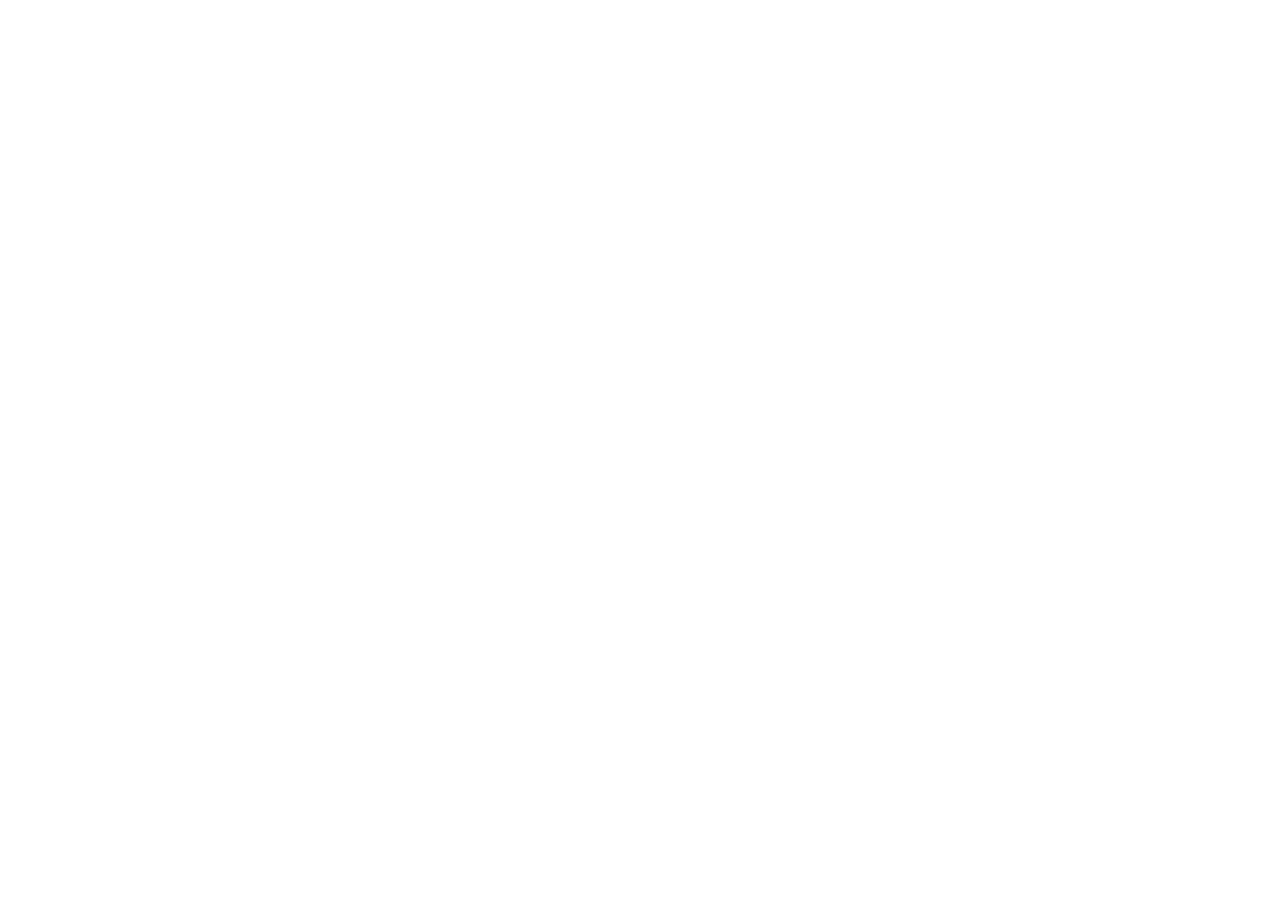
==== index.html @ 6f64cf43 "first commit" ====
<!DOCTYPE html>
<html lang="en">

<head>
   <meta charset="UTF-8">
   <meta name="viewport" content="width=device-width, initial-scale=1.0">
   <title>Document</title>
   <link rel="stylesheet" href="./src/output.css">
</head>

<body>



  


</body>

</html>
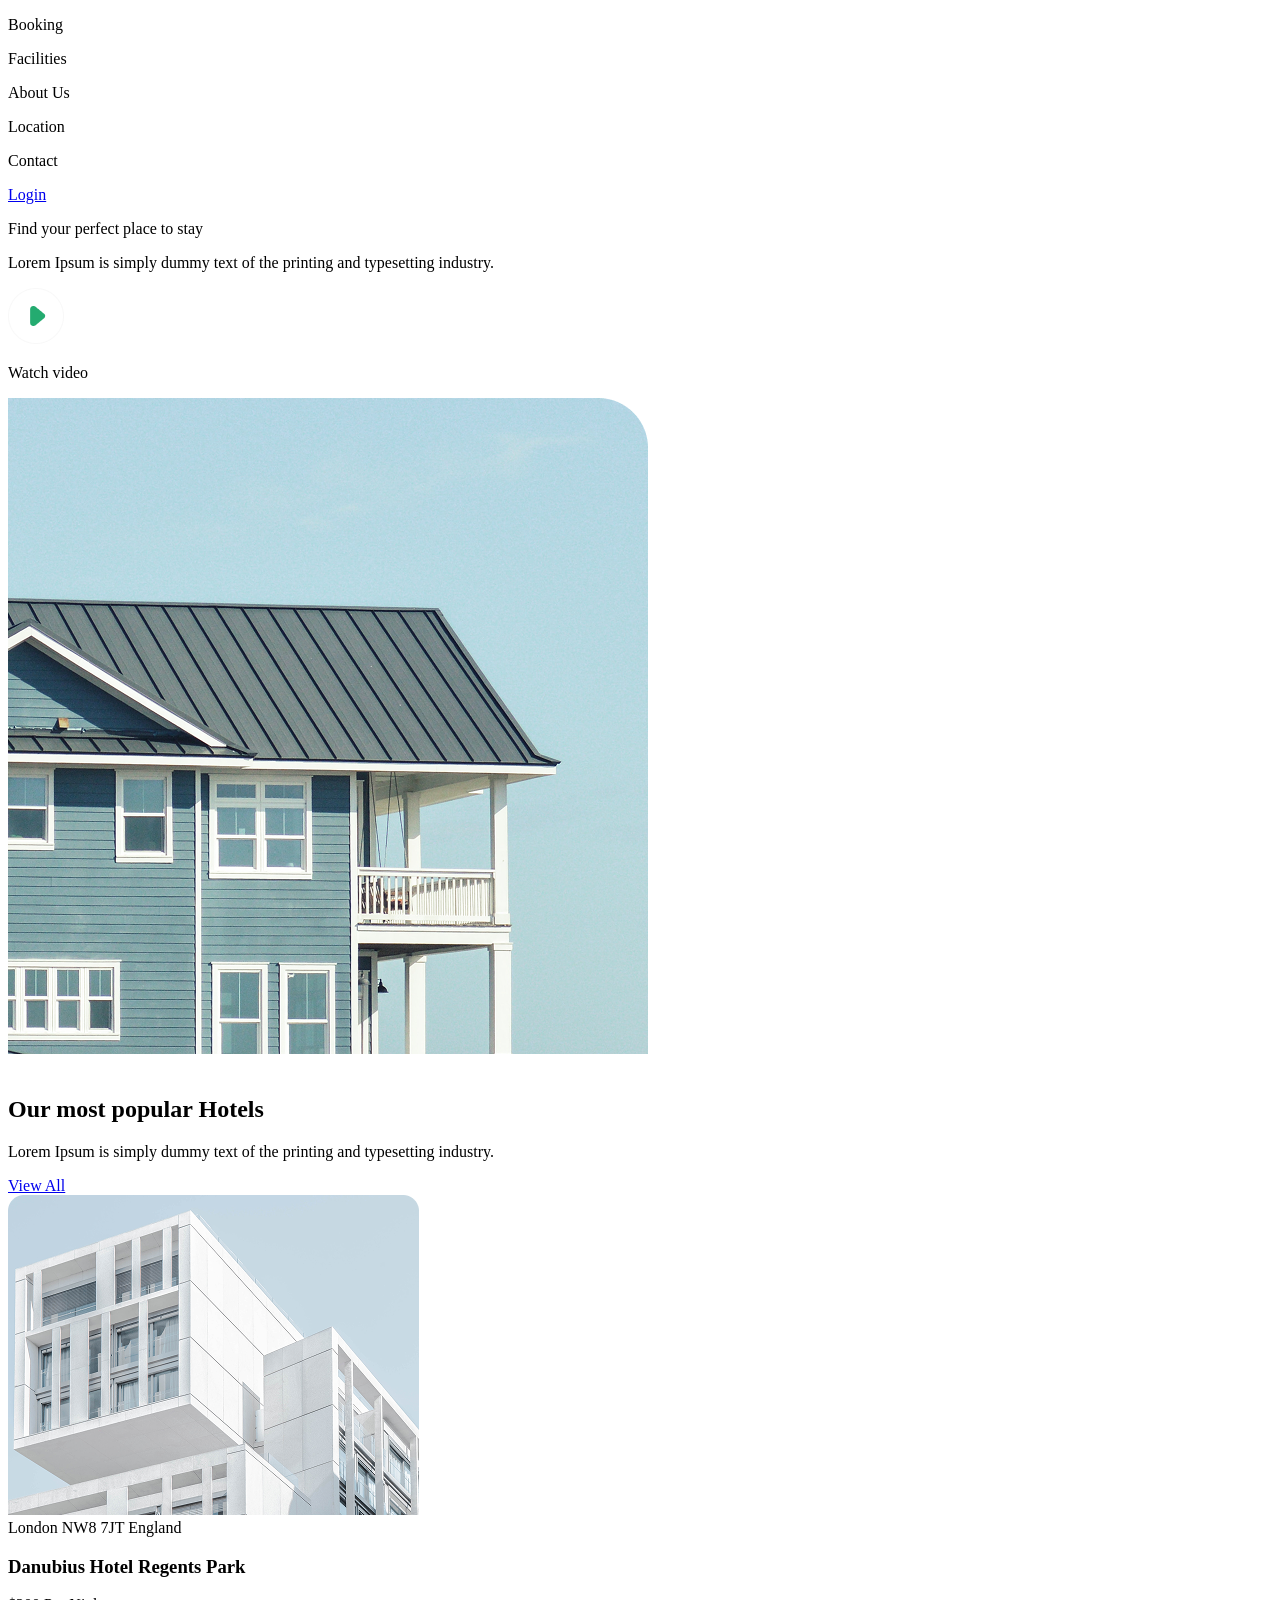
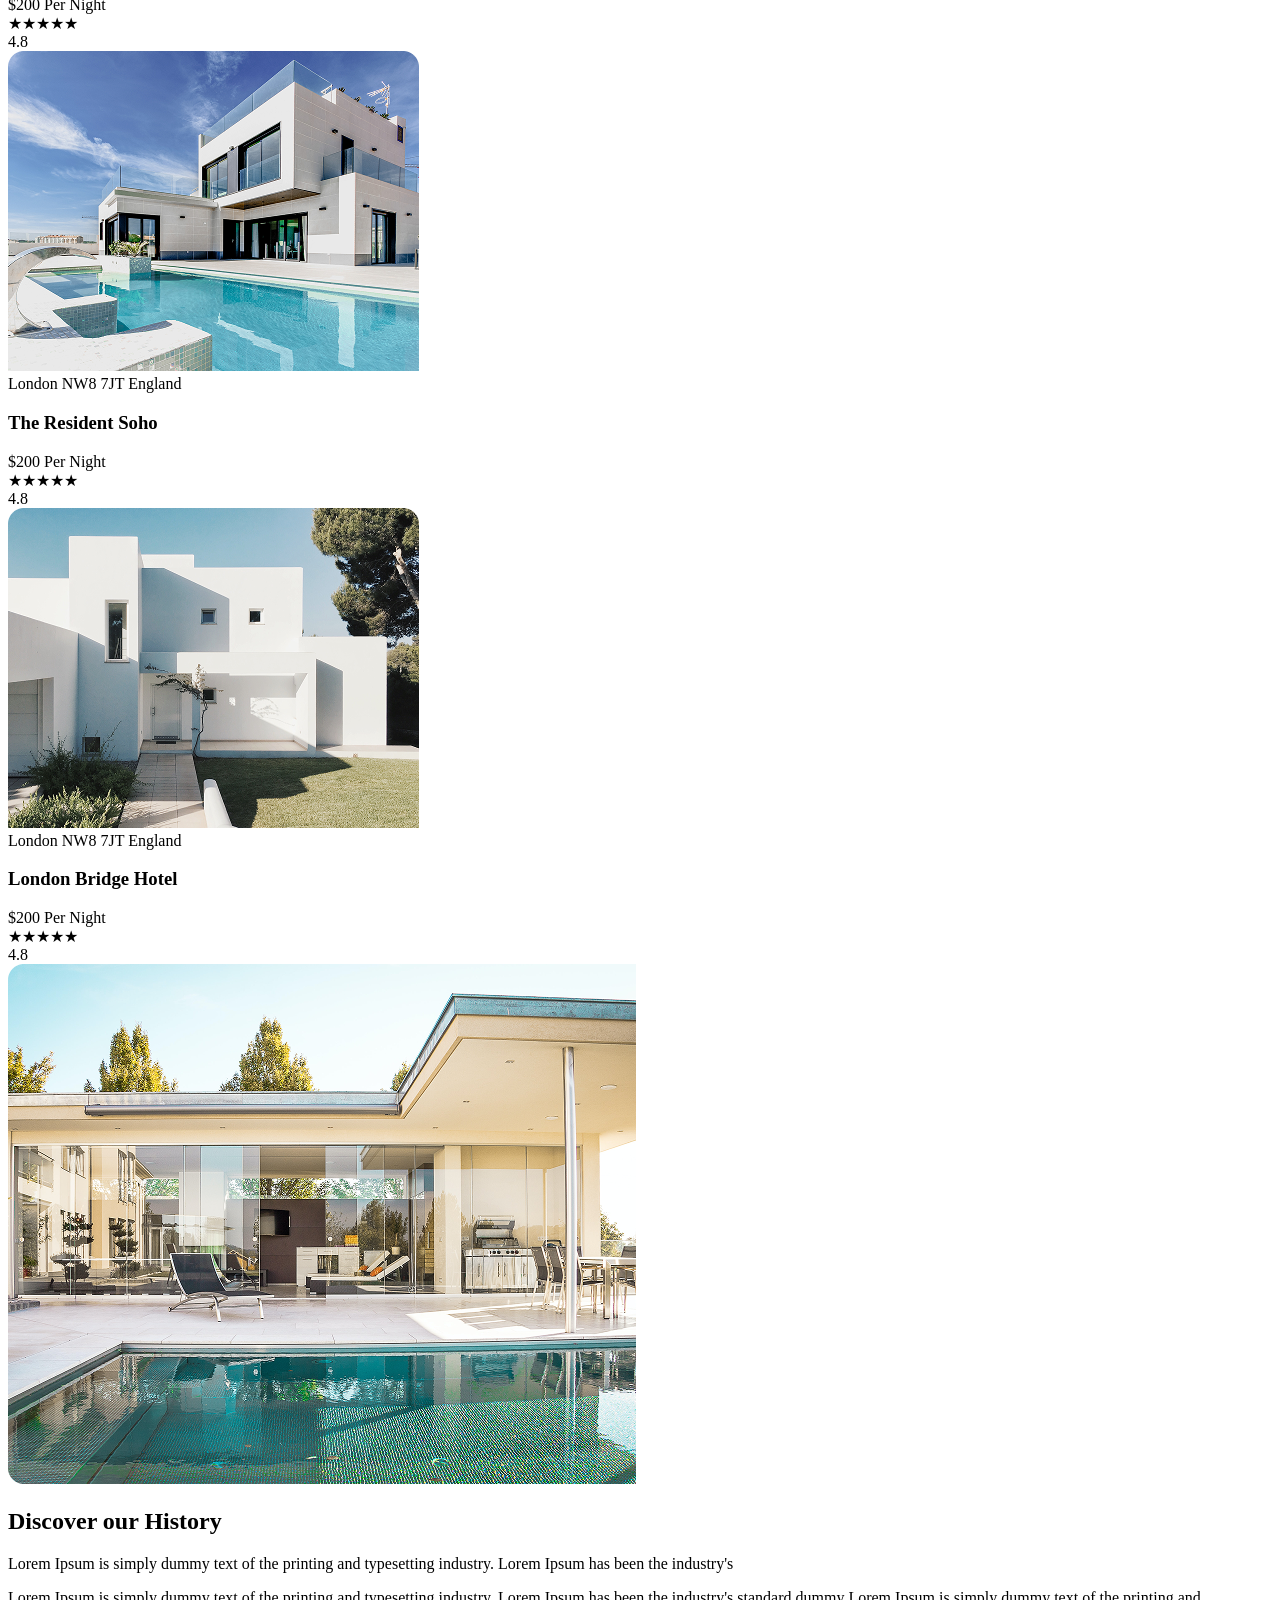
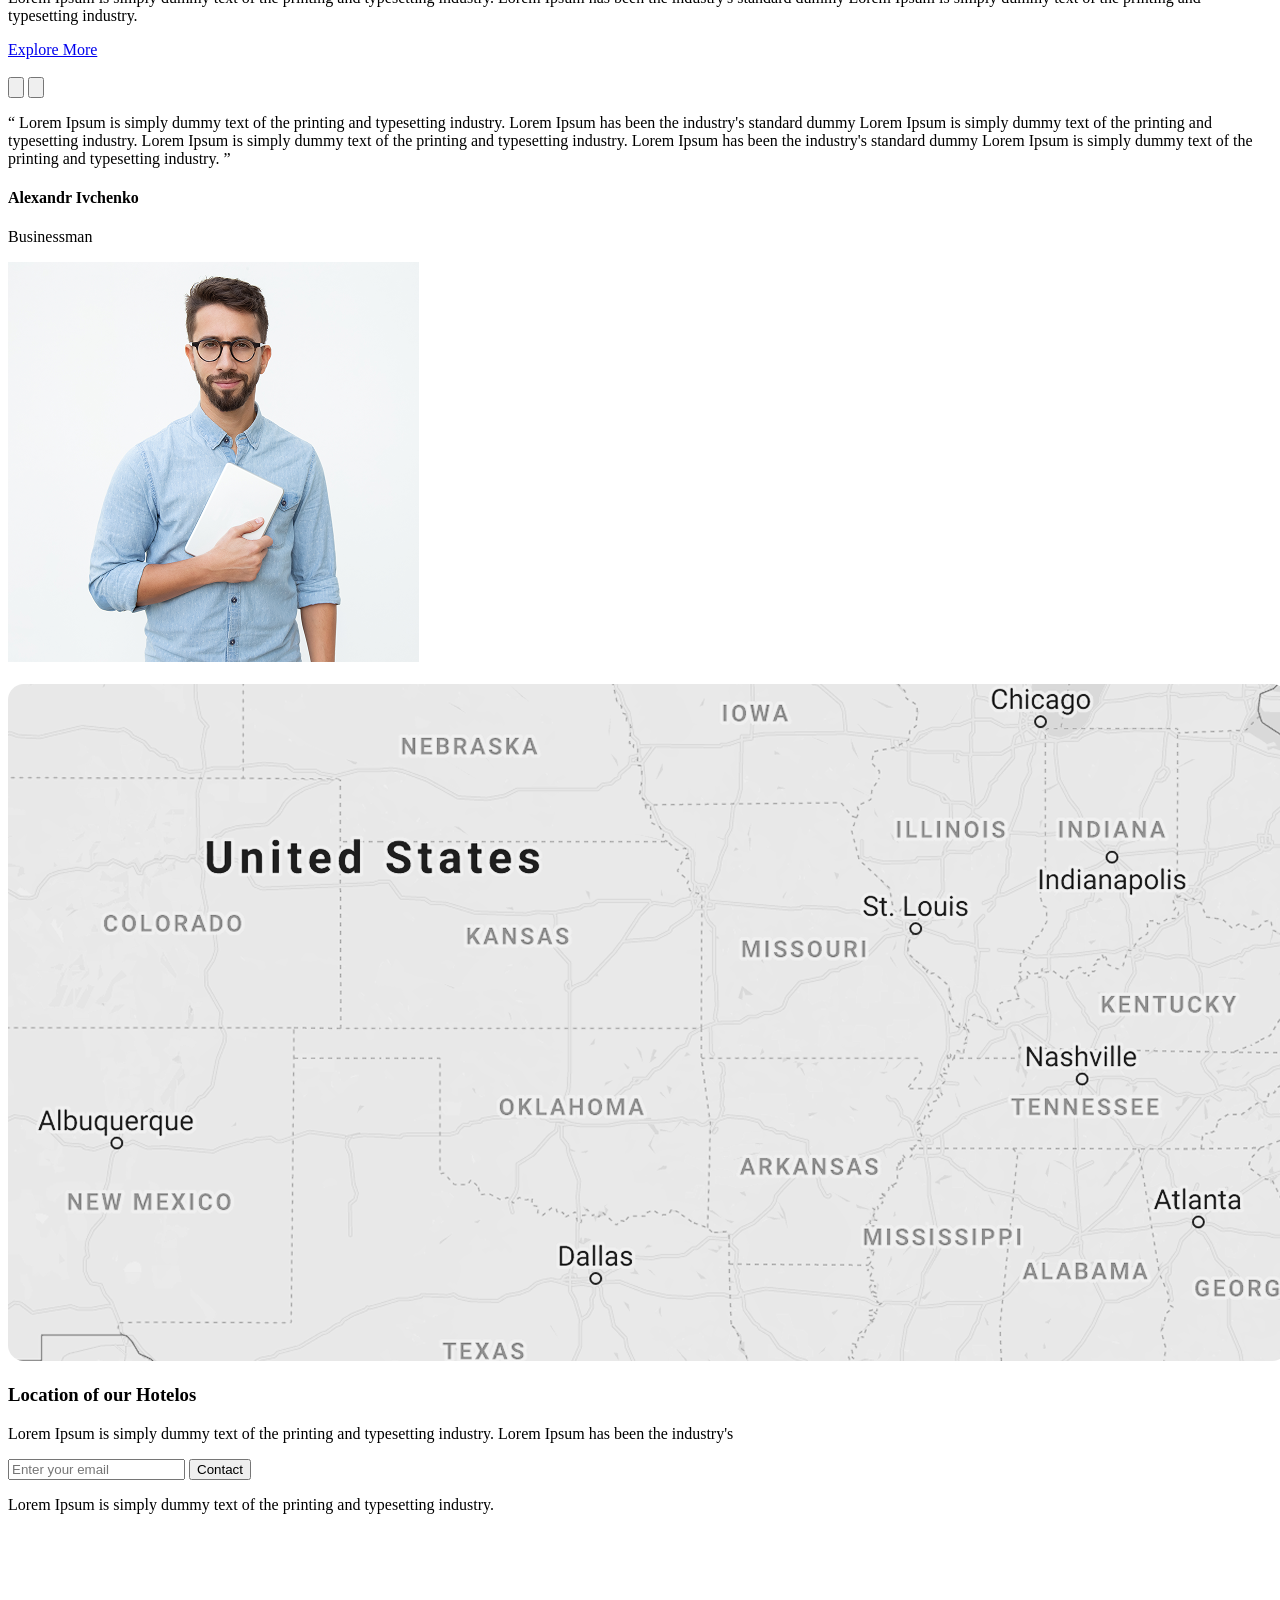
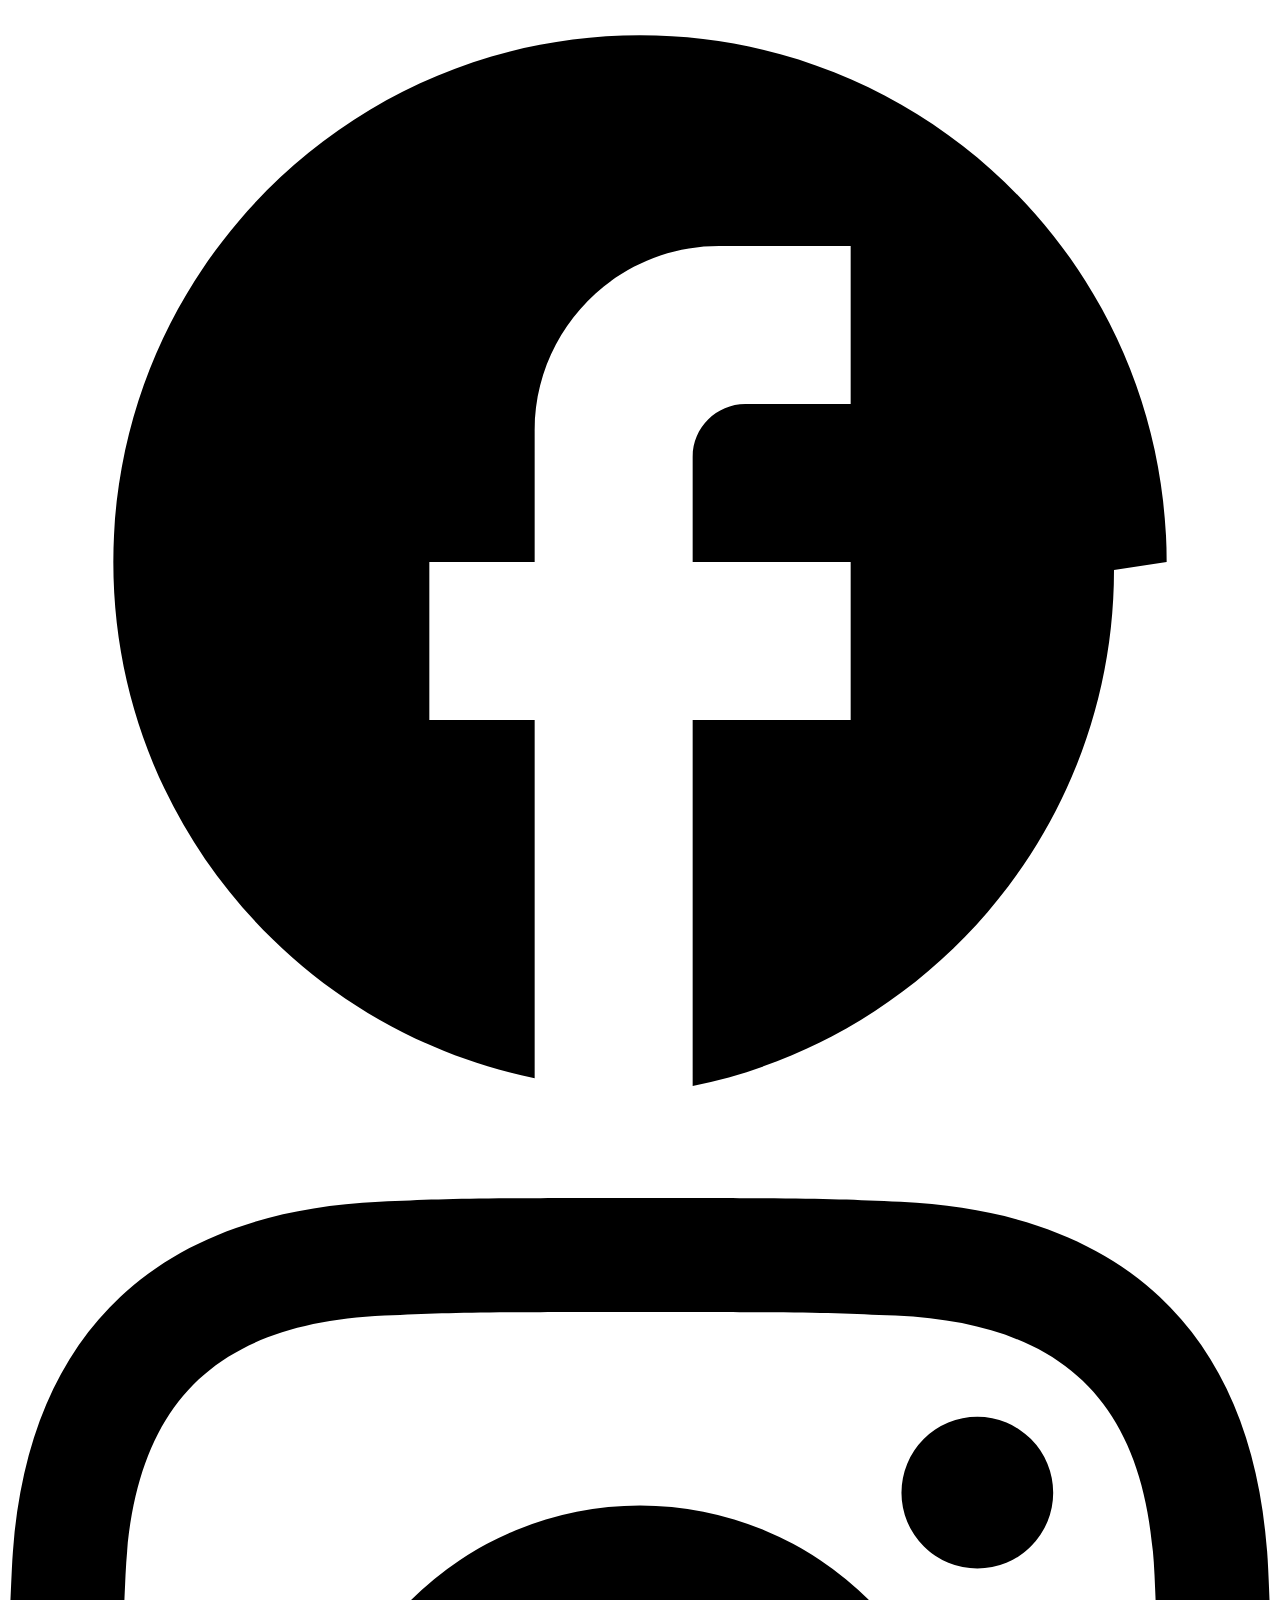
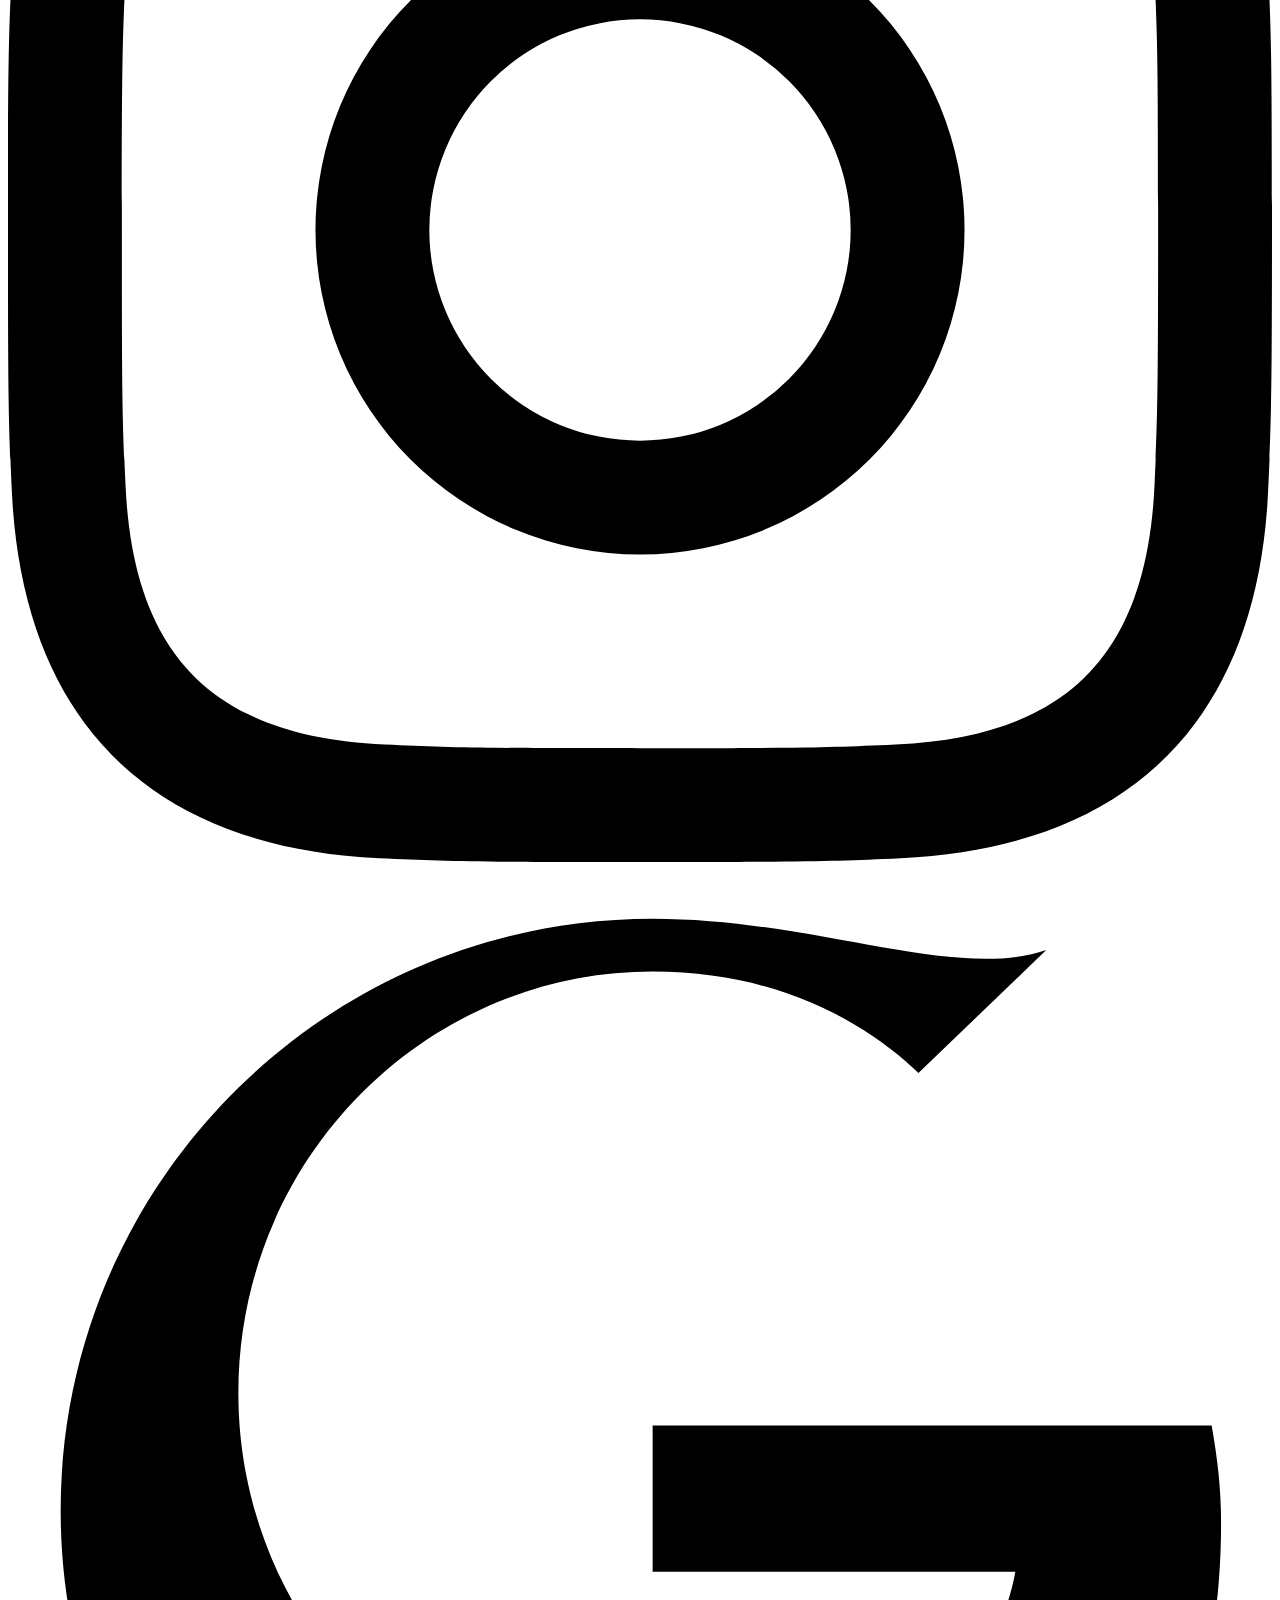
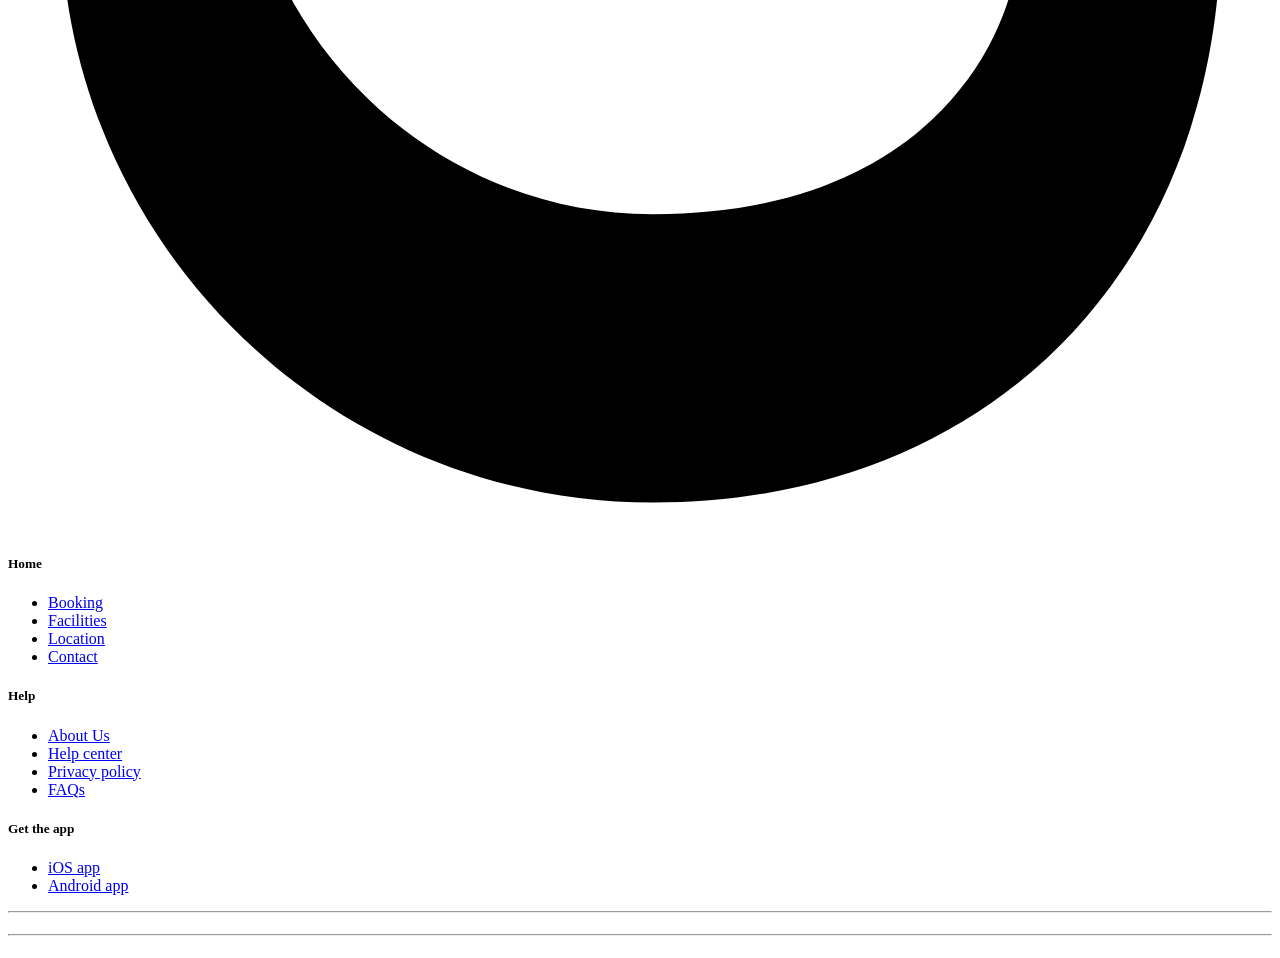
==== commit 51766f7e: "add sedctoins" ====
--- a/index.html
+++ b/index.html
@@ -2,17 +2,331 @@
 <html lang="en">
 
 <head>
-   <meta charset="UTF-8">
-   <meta name="viewport" content="width=device-width, initial-scale=1.0">
-   <title>Document</title>
-   <link rel="stylesheet" href="./src/output.css">
+  <meta charset="UTF-8">
+  <meta name="viewport" content="width=device-width, initial-scale=1.0">
+  <title>Document</title>
+  <link rel="stylesheet" href="./src/output.css">
 </head>
 
 <body>
-
-
-
+  <header class=" lg:max-w-[1300px]  p-10 gap-100 w-[90%] m-auto flex justify-end ">
+    <div class="flex gap-10 ">
+
+      <p>Booking</p>
+      <p>Facilities</p>
+      <p>About Us</p>
+      <p>Location</p>
+      <p>Contact</p>
+    </div>
+    <div class="p-2 px-3 text-[white] rounded-2xl bg-[#24AB70]"><a href="./page.2.html">
+        <p>Login</p>
+      </a></div>
+  </header>
+  <main class="max-w-[1300px] w-[90%] m-auto ">
+    <section>
+
+      <div class="w-[100%] bg-[#F6FCF9] h-[700px] rounded-2xl flex grid grid-cols-1 lg:grid-cols-2 lg:grid items-center gap-10 p-10">
+        <div>
+        <p class="text-[34px] lg:text-[64px]">Find your perfect place to stay</p>
+        <p class="text-[20px] lg:mt-[20px]">Lorem Ipsum is simply dummy text of the printing and typesetting industry.</p>
+        <div class="flex gap-3 items-center lg:mt-[20px]">
+          <img src="./images/Group 2.png" alt="">
+          <p>Watch video</p>
+        </div>
+        
+      </div>
+      <div>
+        <img src="./images/image (5).png" alt="">
+
+      </div>
+
+      
+      
+      
+      
+    </div>
+  </section>
+  <br>
+  <section>
+<div class="bg-gray-50 min-h-screen py-16 px-4 sm:px-6 lg:px-8 font-sans text-gray-800">
+  <div class="max-w-7xl mx-auto">
+    
+    <div class="flex flex-col sm:flex-row sm:items-end sm:justify-between mb-12">
+      <div class="max-w-xl">
+        <h2 class="text-3xl font-bold tracking-tight text-gray-900 sm:text-4xl mb-4">
+          Our most popular Hotels
+        </h2>
+        <p class="text-gray-500 text-sm leading-relaxed">
+          Lorem Ipsum is simply dummy text of the printing and typesetting industry.
+        </p>
+      </div>
+      <div class="mt-6 sm:mt-0">
+        <a href="#" class="inline-flex items-center justify-center px-6 py-2.5 text-sm font-medium text-emerald-600 bg-emerald-50 hover:bg-emerald-100 rounded-full transition-colors">
+          View All
+        </a>
+      </div>
+    </div>
+
+    <div class="grid grid-cols-1 md:grid-cols-2 lg:grid-cols-3 gap-8">
+      
+      <div class="bg-white rounded-3xl overflow-hidden shadow-sm border border-gray-100 flex flex-col justify-between">
+        <div>
+          <div class="aspect-[4/3] w-full bg-gray-200 flex items-center justify-center text-gray-400 text-sm font-medium">
+           <img src="./images/image (8).png" alt="">
+          </div>
+          <div class="p-6">
+            <span class="text-xs font-medium text-emerald-500 block mb-2">London NW8 7JT England</span>
+            <h3 class="text-xl font-bold text-gray-900 mb-4">Danubius Hotel Regents Park</h3>
+          </div>
+        </div>
+        <div class="px-6 pb-6 pt-2 border-t border-gray-50 flex items-center justify-between">
+          <span class="text-sm font-semibold text-gray-700">$200 Per Night</span>
+          <div class="flex items-center gap-1">
+            <div class="flex text-amber-400 text-xs">
+              <span>★</span><span>★</span><span>★</span><span>★</span><span class="text-gray-200">★</span>
+            </div>
+            <span class="text-xs font-bold text-gray-500 ml-1">4.8</span>
+          </div>
+        </div>
+      </div>
+
+      <div class="bg-white rounded-3xl overflow-hidden shadow-sm border border-gray-100 flex flex-col justify-between">
+        <div>
+          <div class="aspect-[4/3] w-full bg-gray-200 flex items-center justify-center text-gray-400 text-sm font-medium">
+            <img src="./images/image (7).png" alt="">
+          </div>
+          <div class="p-6">
+            <span class="text-xs font-medium text-emerald-500 block mb-2">London NW8 7JT England</span>
+            <h3 class="text-xl font-bold text-gray-900 mb-4">The Resident Soho</h3>
+          </div>
+        </div>
+        <div class="px-6 pb-6 pt-2 border-t border-gray-50 flex items-center justify-between">
+          <span class="text-sm font-semibold text-gray-700">$200 Per Night</span>
+          <div class="flex items-center gap-1">
+            <div class="flex text-amber-400 text-xs">
+              <span>★</span><span>★</span><span>★</span><span>★</span><span class="text-gray-200">★</span>
+            </div>
+            <span class="text-xs font-bold text-gray-500 ml-1">4.8</span>
+          </div>
+        </div>
+      </div>
+
+      <div class="bg-white rounded-3xl overflow-hidden shadow-sm border border-gray-100 flex flex-col justify-between">
+        <div>
+          <div class="aspect-[4/3] w-full bg-gray-200 flex items-center justify-center text-gray-400 text-sm font-medium">
+<img src="./images/image (6).png" alt="">          </div>
+          <div class="p-6">
+            <span class="text-xs font-medium text-emerald-500 block mb-2">London NW8 7JT England</span>
+            <h3 class="text-xl font-bold text-gray-900 mb-4">London Bridge Hotel</h3>
+          </div>
+        </div>
+        <div class="px-6 pb-6 pt-2 border-t border-gray-50 flex items-center justify-between">
+          <span class="text-sm font-semibold text-gray-700">$200 Per Night</span>
+          <div class="flex items-center gap-1">
+            <div class="flex text-amber-400 text-xs">
+              <span>★</span><span>★</span><span>★</span><span>★</span><span class="text-gray-200">★</span>
+            </div>
+            <span class="text-xs font-bold text-gray-500 ml-1">4.8</span>
+          </div>
+        </div>
+      </div>
+
+    </div>
+  </div>
+</div>
+  </section>
+
+
+  <section>
+    <div class="max-w-7xl mx-auto px-4 sm:px-6 lg:px-8 py-12">
+  <div class="bg-[#f4f9f8] rounded-3xl overflow-hidden grid grid-cols-1 md:grid-cols-2 min-h-[450px]">
+    
+    <div class="w-full h-64 md:h-full bg-gray-200 flex items-center justify-center text-gray-400 text-sm font-medium">
+     <img src="./images/image (9).png" alt="">
+    </div>
+
+    <div class="p-8 sm:p-12 lg:p-16 flex flex-col justify-center items-start">
+      <h2 class="text-3xl font-bold text-gray-950 mb-6 tracking-tight">
+        Discover our History
+      </h2>
+      
+      <div class="space-y-4 text-gray-500 text-sm leading-relaxed mb-8 max-w-xl">
+        <p>
+          Lorem Ipsum is simply dummy text of the printing and typesetting industry. Lorem Ipsum has been the industry's
+        </p>
+        <p>
+          Lorem Ipsum is simply dummy text of the printing and typesetting industry. Lorem Ipsum has been the industry's standard dummy Lorem Ipsum is simply dummy text of the printing and typesetting industry.
+        </p>
+      </div>
+
+      <a href="#" class="inline-flex items-center justify-center px-8 py-3.5 text-sm font-medium text-white bg-emerald-600 hover:bg-emerald-700 rounded-full shadow-sm transition-colors">
+        Explore More
+      </a>
+    </div>
+
+  </div>
+</div>
+  </section>
+  <br>
+  <section>
+    <div class="max-w-7xl mx-auto px-4 sm:px-6 lg:px-8 py-12 relative">
   
+  <button class="absolute left-1 top-1/2 -translate-y-1/2 z-10 w-10 h-10 rounded-full bg-white shadow-md border border-gray-100 flex items-center justify-center text-gray-400 hover:text-emerald-600 transition-colors focus:outline-none">
+    <svg xmlns="http://www.w3.org/2000/svg" fill="none" viewBox="0 0 24 24" stroke-width="2.5" stroke="currentColor" class="w-5 h-5">
+      <path stroke-linecap="round" stroke-linejoin="round" d="M15.75 19.5L8.25 12l7.5-7.5" />
+    </svg>
+  </button>
+
+  <button class="absolute right-1 top-1/2 -translate-y-1/2 z-10 w-10 h-10 rounded-full bg-white shadow-md border border-gray-100 flex items-center justify-center text-emerald-600 hover:bg-gray-50 transition-colors focus:outline-none">
+    <svg xmlns="http://www.w3.org/2000/svg" fill="none" viewBox="0 0 24 24" stroke-width="2.5" stroke="currentColor" class="w-5 h-5">
+      <path stroke-linecap="round" stroke-linejoin="round" d="M8.25 4.5l7.5 7.5-7.5 7.5" />
+    </svg>
+  </button>
+
+  <div class="bg-[#fbfcfa] rounded-3xl overflow-hidden grid grid-cols-1 md:grid-cols-12 min-h-[400px] border border-gray-50">
+    
+    <div class="p-8 sm:p-12 lg:p-16 md:col-span-7 flex flex-col justify-center">
+      
+      <div class="relative mb-8">
+        <p class="text-gray-500 text-sm leading-relaxed inline">
+          <span class="text-emerald-500 text-2xl font-serif font-bold inline-block mr-1 leading-none select-none">“</span>
+          Lorem Ipsum is simply dummy text of the printing and typesetting industry. Lorem Ipsum has been the industry's standard dummy Lorem Ipsum is simply dummy text of the printing and typesetting industry. Lorem Ipsum is simply dummy text of the printing and typesetting industry. Lorem Ipsum has been the industry's standard dummy Lorem Ipsum is simply dummy text of the printing and typesetting industry.
+          <span class="text-emerald-500 text-2xl font-serif font-bold inline-block ml-1 leading-none select-none">”</span>
+        </p>
+      </div>
+
+      <div>
+        <h4 class="text-xl font-bold text-gray-900 mb-1">Alexandr Ivchenko</h4>
+        <p class="text-xs text-gray-400 font-medium tracking-wide">Businessman</p>
+      </div>
+
+    </div>
+
+    <div class="md:col-span-5 w-full h-64 md:h-full bg-gray-200 flex items-center justify-center text-gray-400 text-sm font-medium">
+      <img src="./images/image (10).png" alt="">
+    </div>
+
+  </div>
+</div>
+  </section>
+<br>
+  <section>
+<div class="max-w-7xl mx-auto px-4 sm:px-6 lg:px-8 py-12">
+  <div class="relative rounded-3xl overflow-hidden bg-gray-200 min-h-[500px] flex items-end p-4 sm:p-8 lg:p-12">
+    
+    <div class="absolute inset-0 bg-gray-300 flex items-center justify-center text-gray-500 text-sm font-medium select-none">
+      <img src="./images/map.png" alt="">
+    </div>
+
+    <div class="relative w-full bg-white rounded-3xl shadow-lg p-8 lg:p-12 grid grid-cols-1 lg:grid-cols-12 gap-8 items-center z-10">
+      
+      <div class="lg:col-span-7">
+        <h3 class="text-2xl sm:text-3xl font-bold text-gray-900 mb-4 tracking-tight">
+          Location of our Hotelos
+        </h3>
+        <p class="text-gray-500 text-sm leading-relaxed max-w-xl">
+          Lorem Ipsum is simply dummy text of the printing and typesetting industry. Lorem Ipsum has been the industry's
+        </p>
+      </div>
+
+      <div class="lg:col-span-5 w-full">
+        <form class="relative flex items-center bg-[#f7f9f8] rounded-full p-2 border border-gray-100" onSubmit="event.preventDefault();">
+          <input 
+            type="email" 
+            placeholder="Enter your email" 
+            class="w-full bg-transparent pl-5 pr-32 py-3 text-sm text-gray-800 placeholder-gray-400 focus:outline-none"
+            required
+          />
+          <button 
+            type="submit" 
+            class="absolute right-2 top-2 bottom-2 px-8 bg-emerald-600 hover:bg-emerald-700 text-white text-sm font-medium rounded-full shadow-sm transition-colors"
+          >
+            Contact
+          </button>
+        </form>
+      </div>
+
+    </div>
+
+  </div>
+</div>
+  </section>
+  <footer class="bg-white pt-16 pb-12 border-t border-gray-100 font-sans text-gray-600">
+  <div class="max-w-7xl mx-auto px-4 sm:px-6 lg:px-8">
+    <div class="grid grid-cols-1 md:grid-cols-2 lg:grid-cols-12 gap-8 lg:gap-12">
+      
+      <div class="lg:col-span-5 flex flex-col justify-between">
+        <div class="max-w-sm mb-6 lg:mb-0">
+          <p class="text-sm text-gray-500 leading-relaxed">
+            Lorem Ipsum is simply dummy text of the printing and typesetting industry.
+          </p>
+        </div>
+        
+        <div class="flex items-center gap-4">
+          <a href="#" class="w-6 h-6 flex items-center justify-center text-blue-600 hover:opacity-80 transition-opacity" aria-label="Facebook">
+            <svg class="w-5 h-5 fill-current" viewBox="0 0 24 24">
+              <path d="M22 12c0-5.52-4.48-10-10-10S2 6.48 2 12c0 4.84 3.44 8.87 8 9.8V15H8v-3h2V9.5C10 7.57 11.57 6 13.5 6H16v3h-2c-.55 0-1 .45-1 1v2h3v3h-3v6.95c4.56-.93 8-4.96 8-9.8z"/>
+            </svg>
+          </a>
+          <a href="#" class="w-6 h-6 flex items-center justify-center text-pink-600 hover:opacity-80 transition-opacity" aria-label="Instagram">
+            <svg class="w-5 h-5 fill-current" viewBox="0 0 24 24">
+              <path d="M12 2.163c3.204 0 3.584.012 4.85.07 3.252.148 4.771 1.691 4.919 4.919.058 1.265.069 1.645.069 4.849 0 3.205-.012 3.584-.069 4.849-.149 3.225-1.664 4.771-4.919 4.919-1.266.058-1.644.07-4.85.07-3.204 0-3.584-.012-4.849-.07-3.26-.149-4.771-1.699-4.919-4.92-.058-1.265-.07-1.644-.07-4.849 0-3.204.013-3.583.07-4.849.149-3.227 1.664-4.771 4.919-4.919 1.266-.057 1.645-.069 4.849-.069zM12 0C8.741 0 8.333.014 7.053.072 2.695.272.273 2.69.073 7.051.014 8.333 0 8.741 0 12c0 3.259.014 3.668.072 4.948.2 4.358 2.618 6.78 6.98 6.98 1.281.058 1.689.072 4.948.072 3.259 0 3.668-.014 4.948-.072 4.354-.2 6.782-2.618 6.979-6.98.059-1.28.073-1.689.073-4.948 0-3.259-.014-3.667-.072-4.947-.196-4.354-2.617-6.78-6.979-6.98C15.668.014 15.259 0 12 0zm0 5.838a6.162 6.162 0 100 12.324 6.162 6.162 0 000-12.324zM12 16a4 4 0 110-8 4 4 0 010 8zm6.406-11.845a1.44 1.44 0 100 2.881 1.44 1.44 0 000-2.881z"/>
+            </svg>
+          </a>
+          <a href="#" class="w-6 h-6 flex items-center justify-center text-red-500 hover:opacity-80 transition-opacity" aria-label="Google">
+            <svg class="w-5 h-5 fill-current" viewBox="0 0 24 24">
+              <path d="M12.24 10.285V13.4h6.887c-.275 1.565-1.88 4.604-6.887 4.604-4.33 0-7.866-3.577-7.866-8s3.536-8 7.866-8c2.46 0 4.105 1.025 5.047 1.926l2.427-2.334C17.955 2.192 15.34 1 12.24 1 6.033 1 1 6.033 1 12.24s5.033 11.24 11.24 11.24c6.478 0 10.793-4.537 10.793-10.986 0-.743-.082-1.32-.179-1.871H12.24z"/>
+            </svg>
+          </a>
+        </div>
+      </div>
+
+      <div class="lg:col-span-2 lg:col-start-7">
+        <h5 class="text-lg font-semibold text-gray-800 mb-4 tracking-wide">Home</h5>
+        <ul class="space-y-3 text-sm font-medium">
+          <li><a href="#" class="hover:text-emerald-600 transition-colors">Booking</a></li>
+          <li><a href="#" class="hover:text-emerald-600 transition-colors">Facilities</a></li>
+          <li><a href="#" class="hover:text-emerald-600 transition-colors">Location</a></li>
+          <li><a href="#" class="hover:text-emerald-600 transition-colors">Contact</a></li>
+        </ul>
+      </div>
+
+      <div class="lg:col-span-2">
+        <h5 class="text-lg font-semibold text-gray-800 mb-4 tracking-wide">Help</h5>
+        <ul class="space-y-3 text-sm font-medium">
+          <li><a href="#" class="hover:text-emerald-600 transition-colors">About Us</a></li>
+          <li><a href="#" class="hover:text-emerald-600 transition-colors">Help center</a></li>
+          <li><a href="#" class="hover:text-emerald-600 transition-colors">Privacy policy</a></li>
+          <li><a href="#" class="hover:text-emerald-600 transition-colors">FAQs</a></li>
+        </ul>
+      </div>
+
+      <div class="lg:col-span-2">
+        <h5 class="text-lg font-semibold text-gray-800 mb-4 tracking-wide">Get the app</h5>
+        <ul class="space-y-3 text-sm font-medium">
+          <li><a href="#" class="hover:text-emerald-600 transition-colors">iOS app</a></li>
+          <li><a href="#" class="hover:text-emerald-600 transition-colors">Android app</a></li>
+        </ul>
+      </div>
+
+    </div>
+  </div>
+</footer>
+<hr>
+<h1>
+  <hr>
+  
+</h1>
+
+
+
+
+  </main>
+
+
+
+
+
 
 
 </body>
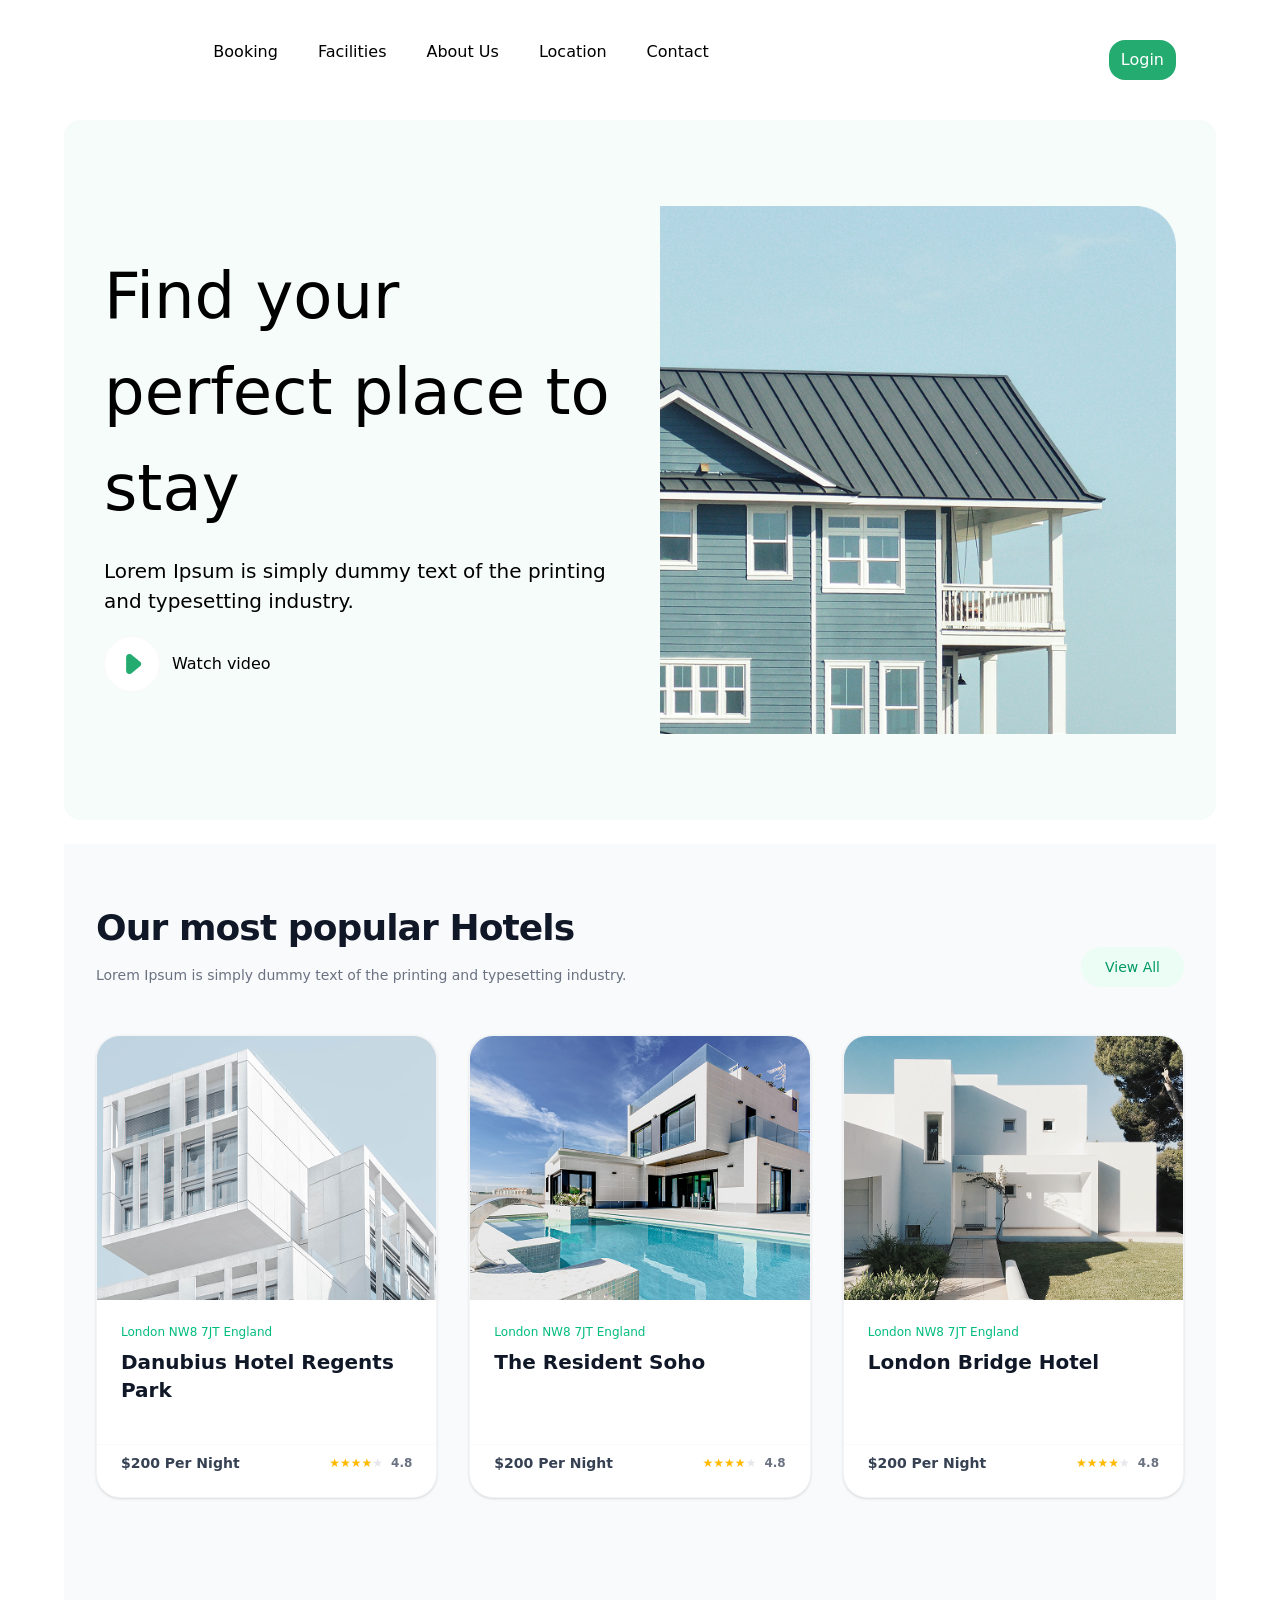
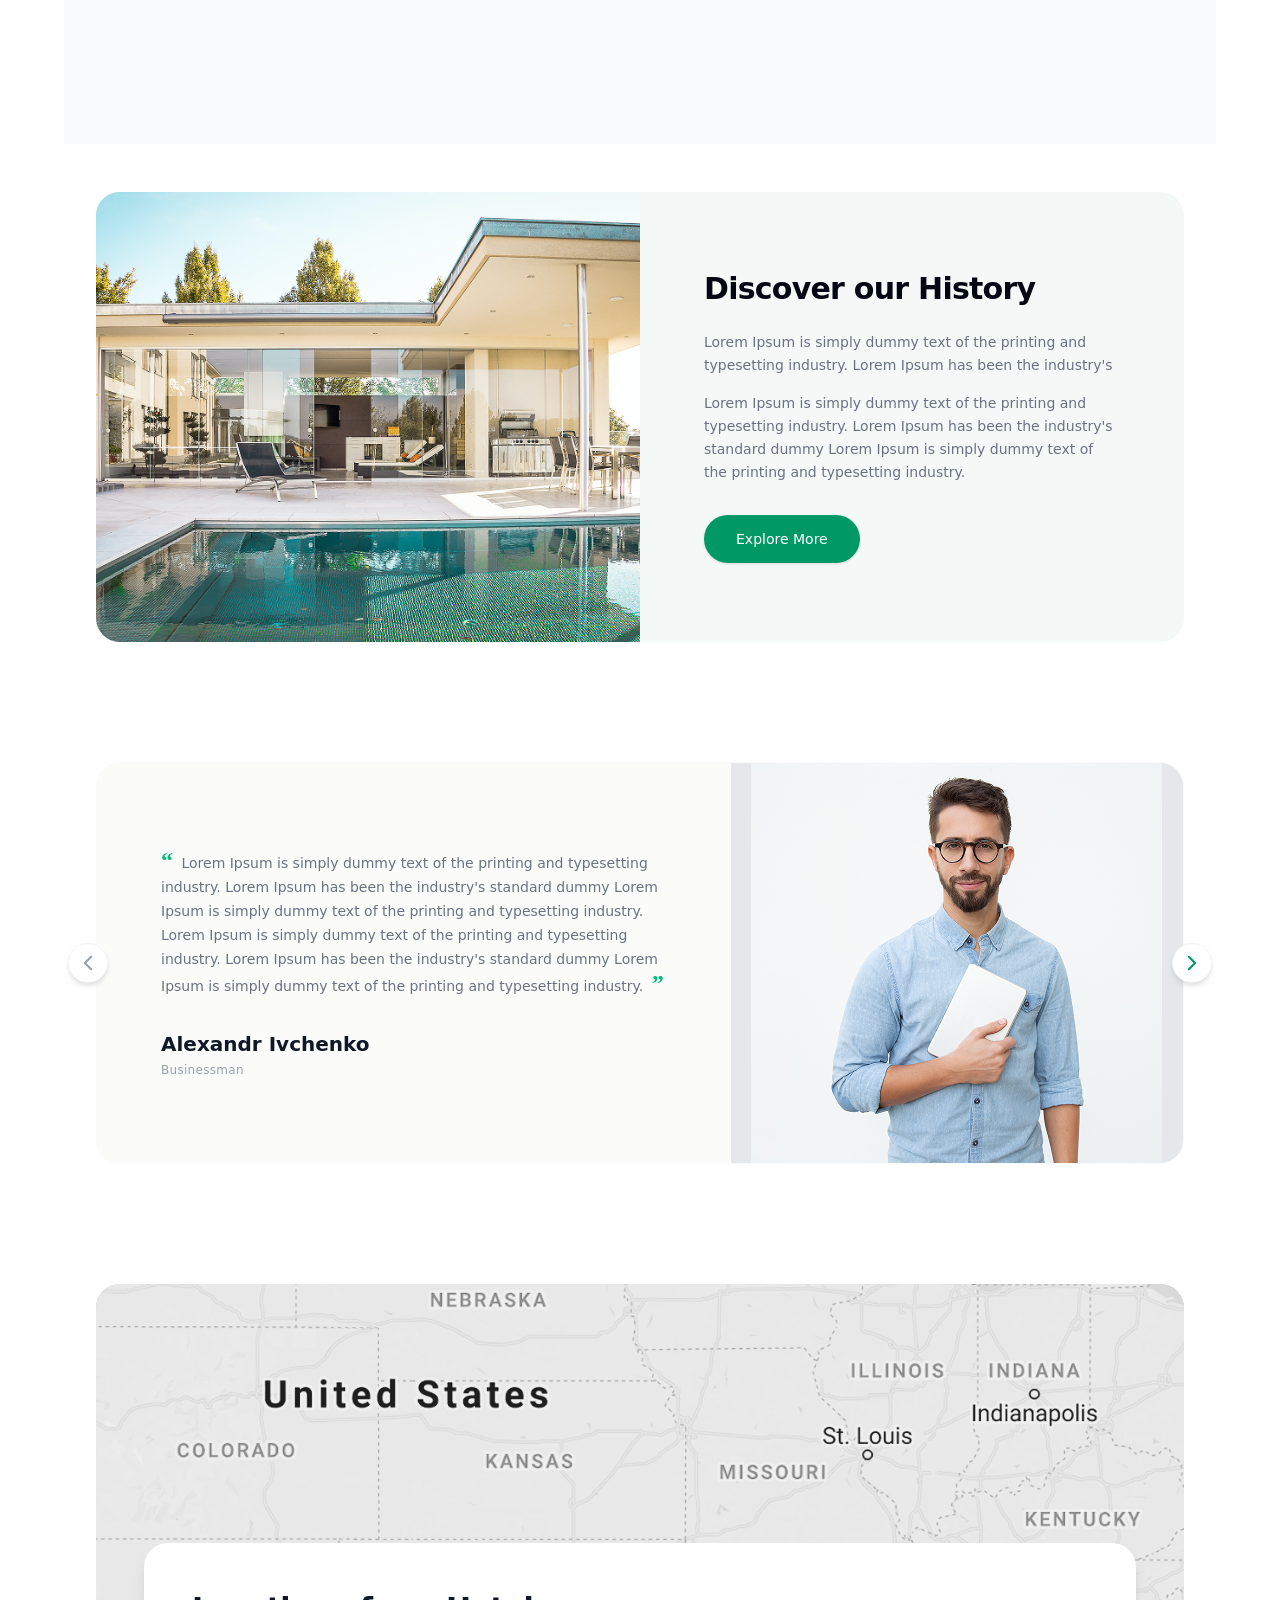
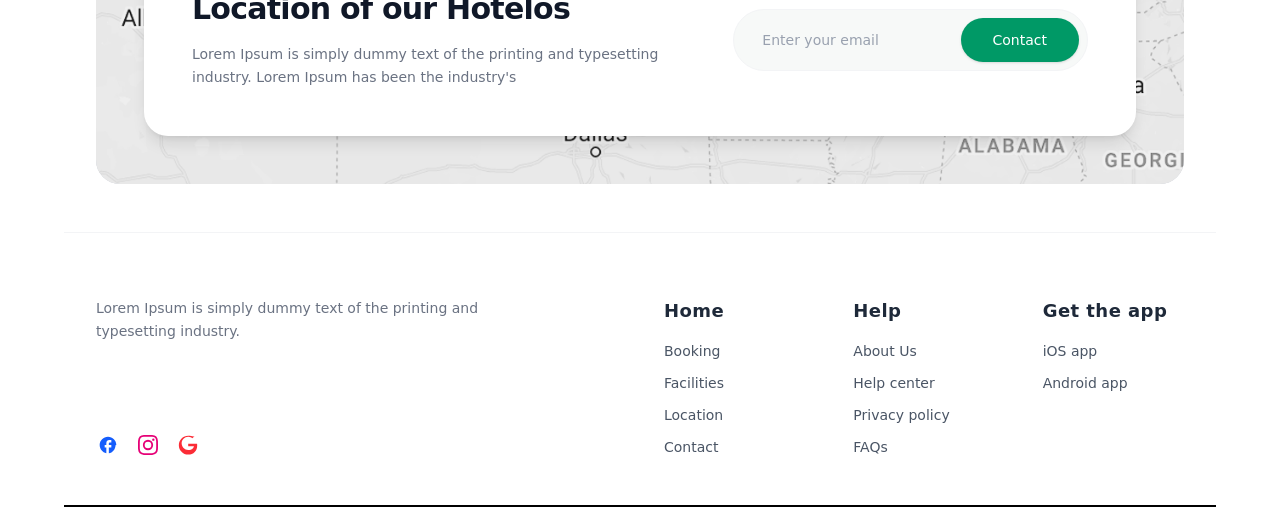
==== commit a7fbe25f: "delete ignor" ====
--- a/index.html
+++ b/index.html
@@ -66,6 +66,7 @@
         </a>
       </div>
     </div>
+    <h1></h1>
 
     <div class="grid grid-cols-1 md:grid-cols-2 lg:grid-cols-3 gap-8">
       
--- a/src/output.css
+++ b/src/output.css
@@ -0,0 +1,1433 @@
+/*! tailwindcss v4.3.0 | MIT License | https://tailwindcss.com */
+@layer properties;
+@layer theme, base, components, utilities;
+@layer theme {
+  :root, :host {
+    --font-sans: ui-sans-serif, system-ui, sans-serif, "Apple Color Emoji",
+      "Segoe UI Emoji", "Segoe UI Symbol", "Noto Color Emoji";
+    --font-serif: ui-serif, Georgia, Cambria, "Times New Roman", Times, serif;
+    --font-mono: ui-monospace, SFMono-Regular, Menlo, Monaco, Consolas, "Liberation Mono",
+      "Courier New", monospace;
+    --color-red-500: oklch(63.7% 0.237 25.331);
+    --color-amber-400: oklch(82.8% 0.189 84.429);
+    --color-emerald-50: oklch(97.9% 0.021 166.113);
+    --color-emerald-100: oklch(95% 0.052 163.051);
+    --color-emerald-500: oklch(69.6% 0.17 162.48);
+    --color-emerald-600: oklch(59.6% 0.145 163.225);
+    --color-emerald-700: oklch(50.8% 0.118 165.612);
+    --color-blue-600: oklch(54.6% 0.245 262.881);
+    --color-pink-600: oklch(59.2% 0.249 0.584);
+    --color-gray-50: oklch(98.5% 0.002 247.839);
+    --color-gray-100: oklch(96.7% 0.003 264.542);
+    --color-gray-200: oklch(92.8% 0.006 264.531);
+    --color-gray-300: oklch(87.2% 0.01 258.338);
+    --color-gray-400: oklch(70.7% 0.022 261.325);
+    --color-gray-500: oklch(55.1% 0.027 264.364);
+    --color-gray-600: oklch(44.6% 0.03 256.802);
+    --color-gray-700: oklch(37.3% 0.034 259.733);
+    --color-gray-800: oklch(27.8% 0.033 256.848);
+    --color-gray-900: oklch(21% 0.034 264.665);
+    --color-gray-950: oklch(13% 0.028 261.692);
+    --color-white: #fff;
+    --spacing: 0.25rem;
+    --container-sm: 24rem;
+    --container-xl: 36rem;
+    --container-7xl: 80rem;
+    --text-xs: 0.75rem;
+    --text-xs--line-height: calc(1 / 0.75);
+    --text-sm: 0.875rem;
+    --text-sm--line-height: calc(1.25 / 0.875);
+    --text-lg: 1.125rem;
+    --text-lg--line-height: calc(1.75 / 1.125);
+    --text-xl: 1.25rem;
+    --text-xl--line-height: calc(1.75 / 1.25);
+    --text-2xl: 1.5rem;
+    --text-2xl--line-height: calc(2 / 1.5);
+    --text-3xl: 1.875rem;
+    --text-3xl--line-height: calc(2.25 / 1.875);
+    --text-4xl: 2.25rem;
+    --text-4xl--line-height: calc(2.5 / 2.25);
+    --font-weight-medium: 500;
+    --font-weight-semibold: 600;
+    --font-weight-bold: 700;
+    --tracking-tight: -0.025em;
+    --tracking-wide: 0.025em;
+    --leading-relaxed: 1.625;
+    --radius-2xl: 1rem;
+    --radius-3xl: 1.5rem;
+    --default-transition-duration: 150ms;
+    --default-transition-timing-function: cubic-bezier(0.4, 0, 0.2, 1);
+    --default-font-family: var(--font-sans);
+    --default-mono-font-family: var(--font-mono);
+  }
+}
+@layer base {
+  *, ::after, ::before, ::backdrop, ::file-selector-button {
+    box-sizing: border-box;
+    margin: 0;
+    padding: 0;
+    border: 0 solid;
+  }
+  html, :host {
+    line-height: 1.5;
+    -webkit-text-size-adjust: 100%;
+    tab-size: 4;
+    font-family: var(--default-font-family, ui-sans-serif, system-ui, sans-serif, "Apple Color Emoji", "Segoe UI Emoji", "Segoe UI Symbol", "Noto Color Emoji");
+    font-feature-settings: var(--default-font-feature-settings, normal);
+    font-variation-settings: var(--default-font-variation-settings, normal);
+    -webkit-tap-highlight-color: transparent;
+  }
+  hr {
+    height: 0;
+    color: inherit;
+    border-top-width: 1px;
+  }
+  abbr:where([title]) {
+    -webkit-text-decoration: underline dotted;
+    text-decoration: underline dotted;
+  }
+  h1, h2, h3, h4, h5, h6 {
+    font-size: inherit;
+    font-weight: inherit;
+  }
+  a {
+    color: inherit;
+    -webkit-text-decoration: inherit;
+    text-decoration: inherit;
+  }
+  b, strong {
+    font-weight: bolder;
+  }
+  code, kbd, samp, pre {
+    font-family: var(--default-mono-font-family, ui-monospace, SFMono-Regular, Menlo, Monaco, Consolas, "Liberation Mono", "Courier New", monospace);
+    font-feature-settings: var(--default-mono-font-feature-settings, normal);
+    font-variation-settings: var(--default-mono-font-variation-settings, normal);
+    font-size: 1em;
+  }
+  small {
+    font-size: 80%;
+  }
+  sub, sup {
+    font-size: 75%;
+    line-height: 0;
+    position: relative;
+    vertical-align: baseline;
+  }
+  sub {
+    bottom: -0.25em;
+  }
+  sup {
+    top: -0.5em;
+  }
+  table {
+    text-indent: 0;
+    border-color: inherit;
+    border-collapse: collapse;
+  }
+  :-moz-focusring {
+    outline: auto;
+  }
+  progress {
+    vertical-align: baseline;
+  }
+  summary {
+    display: list-item;
+  }
+  ol, ul, menu {
+    list-style: none;
+  }
+  img, svg, video, canvas, audio, iframe, embed, object {
+    display: block;
+    vertical-align: middle;
+  }
+  img, video {
+    max-width: 100%;
+    height: auto;
+  }
+  button, input, select, optgroup, textarea, ::file-selector-button {
+    font: inherit;
+    font-feature-settings: inherit;
+    font-variation-settings: inherit;
+    letter-spacing: inherit;
+    color: inherit;
+    border-radius: 0;
+    background-color: transparent;
+    opacity: 1;
+  }
+  :where(select:is([multiple], [size])) optgroup {
+    font-weight: bolder;
+  }
+  :where(select:is([multiple], [size])) optgroup option {
+    padding-inline-start: 20px;
+  }
+  ::file-selector-button {
+    margin-inline-end: 4px;
+  }
+  ::placeholder {
+    opacity: 1;
+  }
+  @supports (not (-webkit-appearance: -apple-pay-button))  or (contain-intrinsic-size: 1px) {
+    ::placeholder {
+      color: currentcolor;
+      @supports (color: color-mix(in lab, red, red)) {
+        color: color-mix(in oklab, currentcolor 50%, transparent);
+      }
+    }
+  }
+  textarea {
+    resize: vertical;
+  }
+  ::-webkit-search-decoration {
+    -webkit-appearance: none;
+  }
+  ::-webkit-date-and-time-value {
+    min-height: 1lh;
+    text-align: inherit;
+  }
+  ::-webkit-datetime-edit {
+    display: inline-flex;
+  }
+  ::-webkit-datetime-edit-fields-wrapper {
+    padding: 0;
+  }
+  ::-webkit-datetime-edit, ::-webkit-datetime-edit-year-field, ::-webkit-datetime-edit-month-field, ::-webkit-datetime-edit-day-field, ::-webkit-datetime-edit-hour-field, ::-webkit-datetime-edit-minute-field, ::-webkit-datetime-edit-second-field, ::-webkit-datetime-edit-millisecond-field, ::-webkit-datetime-edit-meridiem-field {
+    padding-block: 0;
+  }
+  ::-webkit-calendar-picker-indicator {
+    line-height: 1;
+  }
+  :-moz-ui-invalid {
+    box-shadow: none;
+  }
+  button, input:where([type="button"], [type="reset"], [type="submit"]), ::file-selector-button {
+    appearance: button;
+  }
+  ::-webkit-inner-spin-button, ::-webkit-outer-spin-button {
+    height: auto;
+  }
+  [hidden]:where(:not([hidden="until-found"])) {
+    display: none !important;
+  }
+}
+@layer utilities {
+  .absolute {
+    position: absolute;
+  }
+  .relative {
+    position: relative;
+  }
+  .inset-0 {
+    inset: calc(var(--spacing) * 0);
+  }
+  .top-1\/2 {
+    top: calc(1 / 2 * 100%);
+  }
+  .top-2 {
+    top: calc(var(--spacing) * 2);
+  }
+  .top-\[200px\] {
+    top: 200px;
+  }
+  .top-\[260px\] {
+    top: 260px;
+  }
+  .top-\[350px\] {
+    top: 350px;
+  }
+  .top-\[450px\] {
+    top: 450px;
+  }
+  .right-1 {
+    right: calc(var(--spacing) * 1);
+  }
+  .right-2 {
+    right: calc(var(--spacing) * 2);
+  }
+  .bottom-2 {
+    bottom: calc(var(--spacing) * 2);
+  }
+  .left-0 {
+    left: calc(var(--spacing) * 0);
+  }
+  .left-1 {
+    left: calc(var(--spacing) * 1);
+  }
+  .left-\[280px\] {
+    left: 280px;
+  }
+  .left-\[480px\] {
+    left: 480px;
+  }
+  .left-\[830px\] {
+    left: 830px;
+  }
+  .left-\[890px\] {
+    left: 890px;
+  }
+  .z-10 {
+    z-index: 10;
+  }
+  .m-5 {
+    margin: calc(var(--spacing) * 5);
+  }
+  .m-\[15px\] {
+    margin: 15px;
+  }
+  .m-auto {
+    margin: auto;
+  }
+  .mx-auto {
+    margin-inline: auto;
+  }
+  .mt-6 {
+    margin-top: calc(var(--spacing) * 6);
+  }
+  .mt-\[100px\] {
+    margin-top: 100px;
+  }
+  .mr-1 {
+    margin-right: calc(var(--spacing) * 1);
+  }
+  .mb-1 {
+    margin-bottom: calc(var(--spacing) * 1);
+  }
+  .mb-2 {
+    margin-bottom: calc(var(--spacing) * 2);
+  }
+  .mb-4 {
+    margin-bottom: calc(var(--spacing) * 4);
+  }
+  .mb-6 {
+    margin-bottom: calc(var(--spacing) * 6);
+  }
+  .mb-8 {
+    margin-bottom: calc(var(--spacing) * 8);
+  }
+  .mb-12 {
+    margin-bottom: calc(var(--spacing) * 12);
+  }
+  .ml-1 {
+    margin-left: calc(var(--spacing) * 1);
+  }
+  .block {
+    display: block;
+  }
+  .flex {
+    display: flex;
+  }
+  .grid {
+    display: grid;
+  }
+  .hidden {
+    display: none;
+  }
+  .inline {
+    display: inline;
+  }
+  .inline-block {
+    display: inline-block;
+  }
+  .inline-flex {
+    display: inline-flex;
+  }
+  .aspect-\[4\/3\] {
+    aspect-ratio: 4/3;
+  }
+  .h-5 {
+    height: calc(var(--spacing) * 5);
+  }
+  .h-6 {
+    height: calc(var(--spacing) * 6);
+  }
+  .h-10 {
+    height: calc(var(--spacing) * 10);
+  }
+  .h-64 {
+    height: calc(var(--spacing) * 64);
+  }
+  .h-\[18px\] {
+    height: 18px;
+  }
+  .h-\[20px\] {
+    height: 20px;
+  }
+  .h-\[30px\] {
+    height: 30px;
+  }
+  .h-\[36px\] {
+    height: 36px;
+  }
+  .h-\[40px\] {
+    height: 40px;
+  }
+  .h-\[56px\] {
+    height: 56px;
+  }
+  .h-\[68px\] {
+    height: 68px;
+  }
+  .h-\[215px\] {
+    height: 215px;
+  }
+  .h-\[450px\] {
+    height: 450px;
+  }
+  .h-\[700px\] {
+    height: 700px;
+  }
+  .min-h-\[400px\] {
+    min-height: 400px;
+  }
+  .min-h-\[450px\] {
+    min-height: 450px;
+  }
+  .min-h-\[500px\] {
+    min-height: 500px;
+  }
+  .min-h-screen {
+    min-height: 100vh;
+  }
+  .w-5 {
+    width: calc(var(--spacing) * 5);
+  }
+  .w-6 {
+    width: calc(var(--spacing) * 6);
+  }
+  .w-10 {
+    width: calc(var(--spacing) * 10);
+  }
+  .w-\[16px\] {
+    width: 16px;
+  }
+  .w-\[36px\] {
+    width: 36px;
+  }
+  .w-\[40px\] {
+    width: 40px;
+  }
+  .w-\[76px\] {
+    width: 76px;
+  }
+  .w-\[90\%\] {
+    width: 90%;
+  }
+  .w-\[100\%\] {
+    width: 100%;
+  }
+  .w-\[109px\] {
+    width: 109px;
+  }
+  .w-\[124px\] {
+    width: 124px;
+  }
+  .w-\[164px\] {
+    width: 164px;
+  }
+  .w-\[167px\] {
+    width: 167px;
+  }
+  .w-\[302px\] {
+    width: 302px;
+  }
+  .w-full {
+    width: 100%;
+  }
+  .max-w-7xl {
+    max-width: var(--container-7xl);
+  }
+  .max-w-\[1280px\] {
+    max-width: 1280px;
+  }
+  .max-w-\[1300px\] {
+    max-width: 1300px;
+  }
+  .max-w-sm {
+    max-width: var(--container-sm);
+  }
+  .max-w-xl {
+    max-width: var(--container-xl);
+  }
+  .-translate-y-1\/2 {
+    --tw-translate-y: calc(calc(1 / 2 * 100%) * -1);
+    translate: var(--tw-translate-x) var(--tw-translate-y);
+  }
+  .grid-cols-1 {
+    grid-template-columns: repeat(1, minmax(0, 1fr));
+  }
+  .flex-col {
+    flex-direction: column;
+  }
+  .items-center {
+    align-items: center;
+  }
+  .items-end {
+    align-items: flex-end;
+  }
+  .items-start {
+    align-items: flex-start;
+  }
+  .justify-between {
+    justify-content: space-between;
+  }
+  .justify-center {
+    justify-content: center;
+  }
+  .justify-end {
+    justify-content: flex-end;
+  }
+  .gap-1 {
+    gap: calc(var(--spacing) * 1);
+  }
+  .gap-3 {
+    gap: calc(var(--spacing) * 3);
+  }
+  .gap-4 {
+    gap: calc(var(--spacing) * 4);
+  }
+  .gap-8 {
+    gap: calc(var(--spacing) * 8);
+  }
+  .gap-10 {
+    gap: calc(var(--spacing) * 10);
+  }
+  .gap-100 {
+    gap: calc(var(--spacing) * 100);
+  }
+  .gap-\[10px\] {
+    gap: 10px;
+  }
+  .gap-\[20px\] {
+    gap: 20px;
+  }
+  .gap-\[30px\] {
+    gap: 30px;
+  }
+  .gap-\[40px\] {
+    gap: 40px;
+  }
+  .gap-\[100px\] {
+    gap: 100px;
+  }
+  .space-y-3 {
+    :where(& > :not(:last-child)) {
+      --tw-space-y-reverse: 0;
+      margin-block-start: calc(calc(var(--spacing) * 3) * var(--tw-space-y-reverse));
+      margin-block-end: calc(calc(var(--spacing) * 3) * calc(1 - var(--tw-space-y-reverse)));
+    }
+  }
+  .space-y-4 {
+    :where(& > :not(:last-child)) {
+      --tw-space-y-reverse: 0;
+      margin-block-start: calc(calc(var(--spacing) * 4) * var(--tw-space-y-reverse));
+      margin-block-end: calc(calc(var(--spacing) * 4) * calc(1 - var(--tw-space-y-reverse)));
+    }
+  }
+  .overflow-hidden {
+    overflow: hidden;
+  }
+  .rounded-2xl {
+    border-radius: var(--radius-2xl);
+  }
+  .rounded-3xl {
+    border-radius: var(--radius-3xl);
+  }
+  .rounded-\[5px\] {
+    border-radius: 5px;
+  }
+  .rounded-\[16px\] {
+    border-radius: 16px;
+  }
+  .rounded-\[30px\] {
+    border-radius: 30px;
+  }
+  .rounded-\[35px\] {
+    border-radius: 35px;
+  }
+  .rounded-\[50px\] {
+    border-radius: 50px;
+  }
+  .rounded-\[280px\] {
+    border-radius: 280px;
+  }
+  .rounded-full {
+    border-radius: calc(infinity * 1px);
+  }
+  .rounded-t-\[50px\] {
+    border-top-left-radius: 50px;
+    border-top-right-radius: 50px;
+  }
+  .border {
+    border-style: var(--tw-border-style);
+    border-width: 1px;
+  }
+  .border-t {
+    border-top-style: var(--tw-border-style);
+    border-top-width: 1px;
+  }
+  .border-\[\#585858\] {
+    border-color: #585858;
+  }
+  .border-gray-50 {
+    border-color: var(--color-gray-50);
+  }
+  .border-gray-100 {
+    border-color: var(--color-gray-100);
+  }
+  .bg-\[\#24AB70\] {
+    background-color: #24AB70;
+  }
+  .bg-\[\#24AB701A\] {
+    background-color: #24AB701A;
+  }
+  .bg-\[\#F4FBF8\] {
+    background-color: #F4FBF8;
+  }
+  .bg-\[\#F6FCF9\] {
+    background-color: #F6FCF9;
+  }
+  .bg-\[\#FAFAFA\] {
+    background-color: #FAFAFA;
+  }
+  .bg-\[\#f4f9f8\] {
+    background-color: #f4f9f8;
+  }
+  .bg-\[\#f7f9f8\] {
+    background-color: #f7f9f8;
+  }
+  .bg-\[\#fbfcfa\] {
+    background-color: #fbfcfa;
+  }
+  .bg-emerald-50 {
+    background-color: var(--color-emerald-50);
+  }
+  .bg-emerald-600 {
+    background-color: var(--color-emerald-600);
+  }
+  .bg-gray-50 {
+    background-color: var(--color-gray-50);
+  }
+  .bg-gray-200 {
+    background-color: var(--color-gray-200);
+  }
+  .bg-gray-300 {
+    background-color: var(--color-gray-300);
+  }
+  .bg-transparent {
+    background-color: transparent;
+  }
+  .bg-white {
+    background-color: var(--color-white);
+  }
+  .fill-current {
+    fill: currentcolor;
+  }
+  .p-2 {
+    padding: calc(var(--spacing) * 2);
+  }
+  .p-4 {
+    padding: calc(var(--spacing) * 4);
+  }
+  .p-5 {
+    padding: calc(var(--spacing) * 5);
+  }
+  .p-6 {
+    padding: calc(var(--spacing) * 6);
+  }
+  .p-8 {
+    padding: calc(var(--spacing) * 8);
+  }
+  .p-10 {
+    padding: calc(var(--spacing) * 10);
+  }
+  .p-\[20px\] {
+    padding: 20px;
+  }
+  .p-\[30px\] {
+    padding: 30px;
+  }
+  .px-3 {
+    padding-inline: calc(var(--spacing) * 3);
+  }
+  .px-4 {
+    padding-inline: calc(var(--spacing) * 4);
+  }
+  .px-6 {
+    padding-inline: calc(var(--spacing) * 6);
+  }
+  .px-8 {
+    padding-inline: calc(var(--spacing) * 8);
+  }
+  .px-\[25px\] {
+    padding-inline: 25px;
+  }
+  .py-2\.5 {
+    padding-block: calc(var(--spacing) * 2.5);
+  }
+  .py-3 {
+    padding-block: calc(var(--spacing) * 3);
+  }
+  .py-3\.5 {
+    padding-block: calc(var(--spacing) * 3.5);
+  }
+  .py-10 {
+    padding-block: calc(var(--spacing) * 10);
+  }
+  .py-12 {
+    padding-block: calc(var(--spacing) * 12);
+  }
+  .py-16 {
+    padding-block: calc(var(--spacing) * 16);
+  }
+  .py-\[15px\] {
+    padding-block: 15px;
+  }
+  .pt-2 {
+    padding-top: calc(var(--spacing) * 2);
+  }
+  .pt-16 {
+    padding-top: calc(var(--spacing) * 16);
+  }
+  .pr-32 {
+    padding-right: calc(var(--spacing) * 32);
+  }
+  .pb-6 {
+    padding-bottom: calc(var(--spacing) * 6);
+  }
+  .pb-12 {
+    padding-bottom: calc(var(--spacing) * 12);
+  }
+  .pl-5 {
+    padding-left: calc(var(--spacing) * 5);
+  }
+  .text-center {
+    text-align: center;
+  }
+  .font-sans {
+    font-family: var(--font-sans);
+  }
+  .font-serif {
+    font-family: var(--font-serif);
+  }
+  .text-2xl {
+    font-size: var(--text-2xl);
+    line-height: var(--tw-leading, var(--text-2xl--line-height));
+  }
+  .text-3xl {
+    font-size: var(--text-3xl);
+    line-height: var(--tw-leading, var(--text-3xl--line-height));
+  }
+  .text-lg {
+    font-size: var(--text-lg);
+    line-height: var(--tw-leading, var(--text-lg--line-height));
+  }
+  .text-sm {
+    font-size: var(--text-sm);
+    line-height: var(--tw-leading, var(--text-sm--line-height));
+  }
+  .text-xl {
+    font-size: var(--text-xl);
+    line-height: var(--tw-leading, var(--text-xl--line-height));
+  }
+  .text-xs {
+    font-size: var(--text-xs);
+    line-height: var(--tw-leading, var(--text-xs--line-height));
+  }
+  .text-\[12px\] {
+    font-size: 12px;
+  }
+  .text-\[14px\] {
+    font-size: 14px;
+  }
+  .text-\[16px\] {
+    font-size: 16px;
+  }
+  .text-\[18px\] {
+    font-size: 18px;
+  }
+  .text-\[20px\] {
+    font-size: 20px;
+  }
+  .text-\[24px\] {
+    font-size: 24px;
+  }
+  .text-\[28px\] {
+    font-size: 28px;
+  }
+  .text-\[34px\] {
+    font-size: 34px;
+  }
+  .text-\[36px\] {
+    font-size: 36px;
+  }
+  .text-\[40px\] {
+    font-size: 40px;
+  }
+  .leading-none {
+    --tw-leading: 1;
+    line-height: 1;
+  }
+  .leading-relaxed {
+    --tw-leading: var(--leading-relaxed);
+    line-height: var(--leading-relaxed);
+  }
+  .font-\[600\] {
+    --tw-font-weight: 600;
+    font-weight: 600;
+  }
+  .font-\[900\] {
+    --tw-font-weight: 900;
+    font-weight: 900;
+  }
+  .font-bold {
+    --tw-font-weight: var(--font-weight-bold);
+    font-weight: var(--font-weight-bold);
+  }
+  .font-medium {
+    --tw-font-weight: var(--font-weight-medium);
+    font-weight: var(--font-weight-medium);
+  }
+  .font-semibold {
+    --tw-font-weight: var(--font-weight-semibold);
+    font-weight: var(--font-weight-semibold);
+  }
+  .tracking-tight {
+    --tw-tracking: var(--tracking-tight);
+    letter-spacing: var(--tracking-tight);
+  }
+  .tracking-wide {
+    --tw-tracking: var(--tracking-wide);
+    letter-spacing: var(--tracking-wide);
+  }
+  .text-\[\#1D263AE5\] {
+    color: #1D263AE5;
+  }
+  .text-\[\#24AB70\] {
+    color: #24AB70;
+  }
+  .text-\[\#047C8D\] {
+    color: #047C8D;
+  }
+  .text-\[\#222222\] {
+    color: #222222;
+  }
+  .text-\[\#555555\] {
+    color: #555555;
+  }
+  .text-\[white\] {
+    color: white;
+  }
+  .text-amber-400 {
+    color: var(--color-amber-400);
+  }
+  .text-blue-600 {
+    color: var(--color-blue-600);
+  }
+  .text-emerald-500 {
+    color: var(--color-emerald-500);
+  }
+  .text-emerald-600 {
+    color: var(--color-emerald-600);
+  }
+  .text-gray-200 {
+    color: var(--color-gray-200);
+  }
+  .text-gray-400 {
+    color: var(--color-gray-400);
+  }
+  .text-gray-500 {
+    color: var(--color-gray-500);
+  }
+  .text-gray-600 {
+    color: var(--color-gray-600);
+  }
+  .text-gray-700 {
+    color: var(--color-gray-700);
+  }
+  .text-gray-800 {
+    color: var(--color-gray-800);
+  }
+  .text-gray-900 {
+    color: var(--color-gray-900);
+  }
+  .text-gray-950 {
+    color: var(--color-gray-950);
+  }
+  .text-pink-600 {
+    color: var(--color-pink-600);
+  }
+  .text-red-500 {
+    color: var(--color-red-500);
+  }
+  .text-white {
+    color: var(--color-white);
+  }
+  .placeholder-gray-400 {
+    &::placeholder {
+      color: var(--color-gray-400);
+    }
+  }
+  .shadow-lg {
+    --tw-shadow: 0 10px 15px -3px var(--tw-shadow-color, rgb(0 0 0 / 0.1)), 0 4px 6px -4px var(--tw-shadow-color, rgb(0 0 0 / 0.1));
+    box-shadow: var(--tw-inset-shadow), var(--tw-inset-ring-shadow), var(--tw-ring-offset-shadow), var(--tw-ring-shadow), var(--tw-shadow);
+  }
+  .shadow-md {
+    --tw-shadow: 0 4px 6px -1px var(--tw-shadow-color, rgb(0 0 0 / 0.1)), 0 2px 4px -2px var(--tw-shadow-color, rgb(0 0 0 / 0.1));
+    box-shadow: var(--tw-inset-shadow), var(--tw-inset-ring-shadow), var(--tw-ring-offset-shadow), var(--tw-ring-shadow), var(--tw-shadow);
+  }
+  .shadow-sm {
+    --tw-shadow: 0 1px 3px 0 var(--tw-shadow-color, rgb(0 0 0 / 0.1)), 0 1px 2px -1px var(--tw-shadow-color, rgb(0 0 0 / 0.1));
+    box-shadow: var(--tw-inset-shadow), var(--tw-inset-ring-shadow), var(--tw-ring-offset-shadow), var(--tw-ring-shadow), var(--tw-shadow);
+  }
+  .transition-colors {
+    transition-property: color, background-color, border-color, outline-color, text-decoration-color, fill, stroke, --tw-gradient-from, --tw-gradient-via, --tw-gradient-to;
+    transition-timing-function: var(--tw-ease, var(--default-transition-timing-function));
+    transition-duration: var(--tw-duration, var(--default-transition-duration));
+  }
+  .transition-opacity {
+    transition-property: opacity;
+    transition-timing-function: var(--tw-ease, var(--default-transition-timing-function));
+    transition-duration: var(--tw-duration, var(--default-transition-duration));
+  }
+  .select-none {
+    -webkit-user-select: none;
+    user-select: none;
+  }
+  .hover\:bg-emerald-100 {
+    &:hover {
+      @media (hover: hover) {
+        background-color: var(--color-emerald-100);
+      }
+    }
+  }
+  .hover\:bg-emerald-700 {
+    &:hover {
+      @media (hover: hover) {
+        background-color: var(--color-emerald-700);
+      }
+    }
+  }
+  .hover\:bg-gray-50 {
+    &:hover {
+      @media (hover: hover) {
+        background-color: var(--color-gray-50);
+      }
+    }
+  }
+  .hover\:text-emerald-600 {
+    &:hover {
+      @media (hover: hover) {
+        color: var(--color-emerald-600);
+      }
+    }
+  }
+  .hover\:opacity-80 {
+    &:hover {
+      @media (hover: hover) {
+        opacity: 80%;
+      }
+    }
+  }
+  .focus\:outline-none {
+    &:focus {
+      --tw-outline-style: none;
+      outline-style: none;
+    }
+  }
+  .sm\:mt-0 {
+    @media (width >= 40rem) {
+      margin-top: calc(var(--spacing) * 0);
+    }
+  }
+  .sm\:flex-row {
+    @media (width >= 40rem) {
+      flex-direction: row;
+    }
+  }
+  .sm\:items-end {
+    @media (width >= 40rem) {
+      align-items: flex-end;
+    }
+  }
+  .sm\:justify-between {
+    @media (width >= 40rem) {
+      justify-content: space-between;
+    }
+  }
+  .sm\:p-8 {
+    @media (width >= 40rem) {
+      padding: calc(var(--spacing) * 8);
+    }
+  }
+  .sm\:p-12 {
+    @media (width >= 40rem) {
+      padding: calc(var(--spacing) * 12);
+    }
+  }
+  .sm\:px-6 {
+    @media (width >= 40rem) {
+      padding-inline: calc(var(--spacing) * 6);
+    }
+  }
+  .sm\:text-3xl {
+    @media (width >= 40rem) {
+      font-size: var(--text-3xl);
+      line-height: var(--tw-leading, var(--text-3xl--line-height));
+    }
+  }
+  .sm\:text-4xl {
+    @media (width >= 40rem) {
+      font-size: var(--text-4xl);
+      line-height: var(--tw-leading, var(--text-4xl--line-height));
+    }
+  }
+  .md\:col-span-5 {
+    @media (width >= 48rem) {
+      grid-column: span 5 / span 5;
+    }
+  }
+  .md\:col-span-7 {
+    @media (width >= 48rem) {
+      grid-column: span 7 / span 7;
+    }
+  }
+  .md\:h-full {
+    @media (width >= 48rem) {
+      height: 100%;
+    }
+  }
+  .md\:grid-cols-2 {
+    @media (width >= 48rem) {
+      grid-template-columns: repeat(2, minmax(0, 1fr));
+    }
+  }
+  .md\:grid-cols-12 {
+    @media (width >= 48rem) {
+      grid-template-columns: repeat(12, minmax(0, 1fr));
+    }
+  }
+  .lg\:absolute {
+    @media (width >= 64rem) {
+      position: absolute;
+    }
+  }
+  .lg\:bottom-\[40px\] {
+    @media (width >= 64rem) {
+      bottom: 40px;
+    }
+  }
+  .lg\:left-\[40px\] {
+    @media (width >= 64rem) {
+      left: 40px;
+    }
+  }
+  .lg\:col-span-2 {
+    @media (width >= 64rem) {
+      grid-column: span 2 / span 2;
+    }
+  }
+  .lg\:col-span-5 {
+    @media (width >= 64rem) {
+      grid-column: span 5 / span 5;
+    }
+  }
+  .lg\:col-span-7 {
+    @media (width >= 64rem) {
+      grid-column: span 7 / span 7;
+    }
+  }
+  .lg\:col-start-7 {
+    @media (width >= 64rem) {
+      grid-column-start: 7;
+    }
+  }
+  .lg\:mt-\[20px\] {
+    @media (width >= 64rem) {
+      margin-top: 20px;
+    }
+  }
+  .lg\:mb-0 {
+    @media (width >= 64rem) {
+      margin-bottom: calc(var(--spacing) * 0);
+    }
+  }
+  .lg\:ml-\[100px\] {
+    @media (width >= 64rem) {
+      margin-left: 100px;
+    }
+  }
+  .lg\:block {
+    @media (width >= 64rem) {
+      display: block;
+    }
+  }
+  .lg\:flex {
+    @media (width >= 64rem) {
+      display: flex;
+    }
+  }
+  .lg\:grid {
+    @media (width >= 64rem) {
+      display: grid;
+    }
+  }
+  .lg\:hidden {
+    @media (width >= 64rem) {
+      display: none;
+    }
+  }
+  .lg\:h-\[80px\] {
+    @media (width >= 64rem) {
+      height: 80px;
+    }
+  }
+  .lg\:h-\[150px\] {
+    @media (width >= 64rem) {
+      height: 150px;
+    }
+  }
+  .lg\:h-\[200px\] {
+    @media (width >= 64rem) {
+      height: 200px;
+    }
+  }
+  .lg\:h-\[208px\] {
+    @media (width >= 64rem) {
+      height: 208px;
+    }
+  }
+  .lg\:h-\[433\.67px\] {
+    @media (width >= 64rem) {
+      height: 433.67px;
+    }
+  }
+  .lg\:h-\[443\.03px\] {
+    @media (width >= 64rem) {
+      height: 443.03px;
+    }
+  }
+  .lg\:h-\[503\.03px\] {
+    @media (width >= 64rem) {
+      height: 503.03px;
+    }
+  }
+  .lg\:h-\[506px\] {
+    @media (width >= 64rem) {
+      height: 506px;
+    }
+  }
+  .lg\:h-\[520px\] {
+    @media (width >= 64rem) {
+      height: 520px;
+    }
+  }
+  .lg\:h-\[656px\] {
+    @media (width >= 64rem) {
+      height: 656px;
+    }
+  }
+  .lg\:w-\[264px\] {
+    @media (width >= 64rem) {
+      width: 264px;
+    }
+  }
+  .lg\:w-\[400px\] {
+    @media (width >= 64rem) {
+      width: 400px;
+    }
+  }
+  .lg\:w-\[411px\] {
+    @media (width >= 64rem) {
+      width: 411px;
+    }
+  }
+  .lg\:w-\[436px\] {
+    @media (width >= 64rem) {
+      width: 436px;
+    }
+  }
+  .lg\:w-\[510px\] {
+    @media (width >= 64rem) {
+      width: 510px;
+    }
+  }
+  .lg\:w-\[522\.05px\] {
+    @media (width >= 64rem) {
+      width: 522.05px;
+    }
+  }
+  .lg\:w-\[557px\] {
+    @media (width >= 64rem) {
+      width: 557px;
+    }
+  }
+  .lg\:w-\[628px\] {
+    @media (width >= 64rem) {
+      width: 628px;
+    }
+  }
+  .lg\:w-\[642px\] {
+    @media (width >= 64rem) {
+      width: 642px;
+    }
+  }
+  .lg\:w-\[1062px\] {
+    @media (width >= 64rem) {
+      width: 1062px;
+    }
+  }
+  .lg\:w-\[1194px\] {
+    @media (width >= 64rem) {
+      width: 1194px;
+    }
+  }
+  .lg\:w-\[1280px\] {
+    @media (width >= 64rem) {
+      width: 1280px;
+    }
+  }
+  .lg\:max-w-\[1300px\] {
+    @media (width >= 64rem) {
+      max-width: 1300px;
+    }
+  }
+  .lg\:grid-cols-2 {
+    @media (width >= 64rem) {
+      grid-template-columns: repeat(2, minmax(0, 1fr));
+    }
+  }
+  .lg\:grid-cols-3 {
+    @media (width >= 64rem) {
+      grid-template-columns: repeat(3, minmax(0, 1fr));
+    }
+  }
+  .lg\:grid-cols-12 {
+    @media (width >= 64rem) {
+      grid-template-columns: repeat(12, minmax(0, 1fr));
+    }
+  }
+  .lg\:flex-row {
+    @media (width >= 64rem) {
+      flex-direction: row;
+    }
+  }
+  .lg\:items-center {
+    @media (width >= 64rem) {
+      align-items: center;
+    }
+  }
+  .lg\:items-end {
+    @media (width >= 64rem) {
+      align-items: flex-end;
+    }
+  }
+  .lg\:items-start {
+    @media (width >= 64rem) {
+      align-items: flex-start;
+    }
+  }
+  .lg\:justify-between {
+    @media (width >= 64rem) {
+      justify-content: space-between;
+    }
+  }
+  .lg\:gap-12 {
+    @media (width >= 64rem) {
+      gap: calc(var(--spacing) * 12);
+    }
+  }
+  .lg\:gap-\[40px\] {
+    @media (width >= 64rem) {
+      gap: 40px;
+    }
+  }
+  .lg\:gap-\[50px\] {
+    @media (width >= 64rem) {
+      gap: 50px;
+    }
+  }
+  .lg\:gap-\[150px\] {
+    @media (width >= 64rem) {
+      gap: 150px;
+    }
+  }
+  .lg\:p-0 {
+    @media (width >= 64rem) {
+      padding: calc(var(--spacing) * 0);
+    }
+  }
+  .lg\:p-12 {
+    @media (width >= 64rem) {
+      padding: calc(var(--spacing) * 12);
+    }
+  }
+  .lg\:p-16 {
+    @media (width >= 64rem) {
+      padding: calc(var(--spacing) * 16);
+    }
+  }
+  .lg\:p-\[40px\] {
+    @media (width >= 64rem) {
+      padding: 40px;
+    }
+  }
+  .lg\:p-\[60px\] {
+    @media (width >= 64rem) {
+      padding: 60px;
+    }
+  }
+  .lg\:px-8 {
+    @media (width >= 64rem) {
+      padding-inline: calc(var(--spacing) * 8);
+    }
+  }
+  .lg\:py-10 {
+    @media (width >= 64rem) {
+      padding-block: calc(var(--spacing) * 10);
+    }
+  }
+  .lg\:text-start {
+    @media (width >= 64rem) {
+      text-align: start;
+    }
+  }
+  .lg\:text-\[36px\] {
+    @media (width >= 64rem) {
+      font-size: 36px;
+    }
+  }
+  .lg\:text-\[64px\] {
+    @media (width >= 64rem) {
+      font-size: 64px;
+    }
+  }
+}
+@property --tw-translate-x {
+  syntax: "*";
+  inherits: false;
+  initial-value: 0;
+}
+@property --tw-translate-y {
+  syntax: "*";
+  inherits: false;
+  initial-value: 0;
+}
+@property --tw-translate-z {
+  syntax: "*";
+  inherits: false;
+  initial-value: 0;
+}
+@property --tw-space-y-reverse {
+  syntax: "*";
+  inherits: false;
+  initial-value: 0;
+}
+@property --tw-border-style {
+  syntax: "*";
+  inherits: false;
+  initial-value: solid;
+}
+@property --tw-leading {
+  syntax: "*";
+  inherits: false;
+}
+@property --tw-font-weight {
+  syntax: "*";
+  inherits: false;
+}
+@property --tw-tracking {
+  syntax: "*";
+  inherits: false;
+}
+@property --tw-shadow {
+  syntax: "*";
+  inherits: false;
+  initial-value: 0 0 #0000;
+}
+@property --tw-shadow-color {
+  syntax: "*";
+  inherits: false;
+}
+@property --tw-shadow-alpha {
+  syntax: "<percentage>";
+  inherits: false;
+  initial-value: 100%;
+}
+@property --tw-inset-shadow {
+  syntax: "*";
+  inherits: false;
+  initial-value: 0 0 #0000;
+}
+@property --tw-inset-shadow-color {
+  syntax: "*";
+  inherits: false;
+}
+@property --tw-inset-shadow-alpha {
+  syntax: "<percentage>";
+  inherits: false;
+  initial-value: 100%;
+}
+@property --tw-ring-color {
+  syntax: "*";
+  inherits: false;
+}
+@property --tw-ring-shadow {
+  syntax: "*";
+  inherits: false;
+  initial-value: 0 0 #0000;
+}
+@property --tw-inset-ring-color {
+  syntax: "*";
+  inherits: false;
+}
+@property --tw-inset-ring-shadow {
+  syntax: "*";
+  inherits: false;
+  initial-value: 0 0 #0000;
+}
+@property --tw-ring-inset {
+  syntax: "*";
+  inherits: false;
+}
+@property --tw-ring-offset-width {
+  syntax: "<length>";
+  inherits: false;
+  initial-value: 0px;
+}
+@property --tw-ring-offset-color {
+  syntax: "*";
+  inherits: false;
+  initial-value: #fff;
+}
+@property --tw-ring-offset-shadow {
+  syntax: "*";
+  inherits: false;
+  initial-value: 0 0 #0000;
+}
+@layer properties {
+  @supports ((-webkit-hyphens: none) and (not (margin-trim: inline))) or ((-moz-orient: inline) and (not (color:rgb(from red r g b)))) {
+    *, ::before, ::after, ::backdrop {
+      --tw-translate-x: 0;
+      --tw-translate-y: 0;
+      --tw-translate-z: 0;
+      --tw-space-y-reverse: 0;
+      --tw-border-style: solid;
+      --tw-leading: initial;
+      --tw-font-weight: initial;
+      --tw-tracking: initial;
+      --tw-shadow: 0 0 #0000;
+      --tw-shadow-color: initial;
+      --tw-shadow-alpha: 100%;
+      --tw-inset-shadow: 0 0 #0000;
+      --tw-inset-shadow-color: initial;
+      --tw-inset-shadow-alpha: 100%;
+      --tw-ring-color: initial;
+      --tw-ring-shadow: 0 0 #0000;
+      --tw-inset-ring-color: initial;
+      --tw-inset-ring-shadow: 0 0 #0000;
+      --tw-ring-inset: initial;
+      --tw-ring-offset-width: 0px;
+      --tw-ring-offset-color: #fff;
+      --tw-ring-offset-shadow: 0 0 #0000;
+    }
+  }
+}
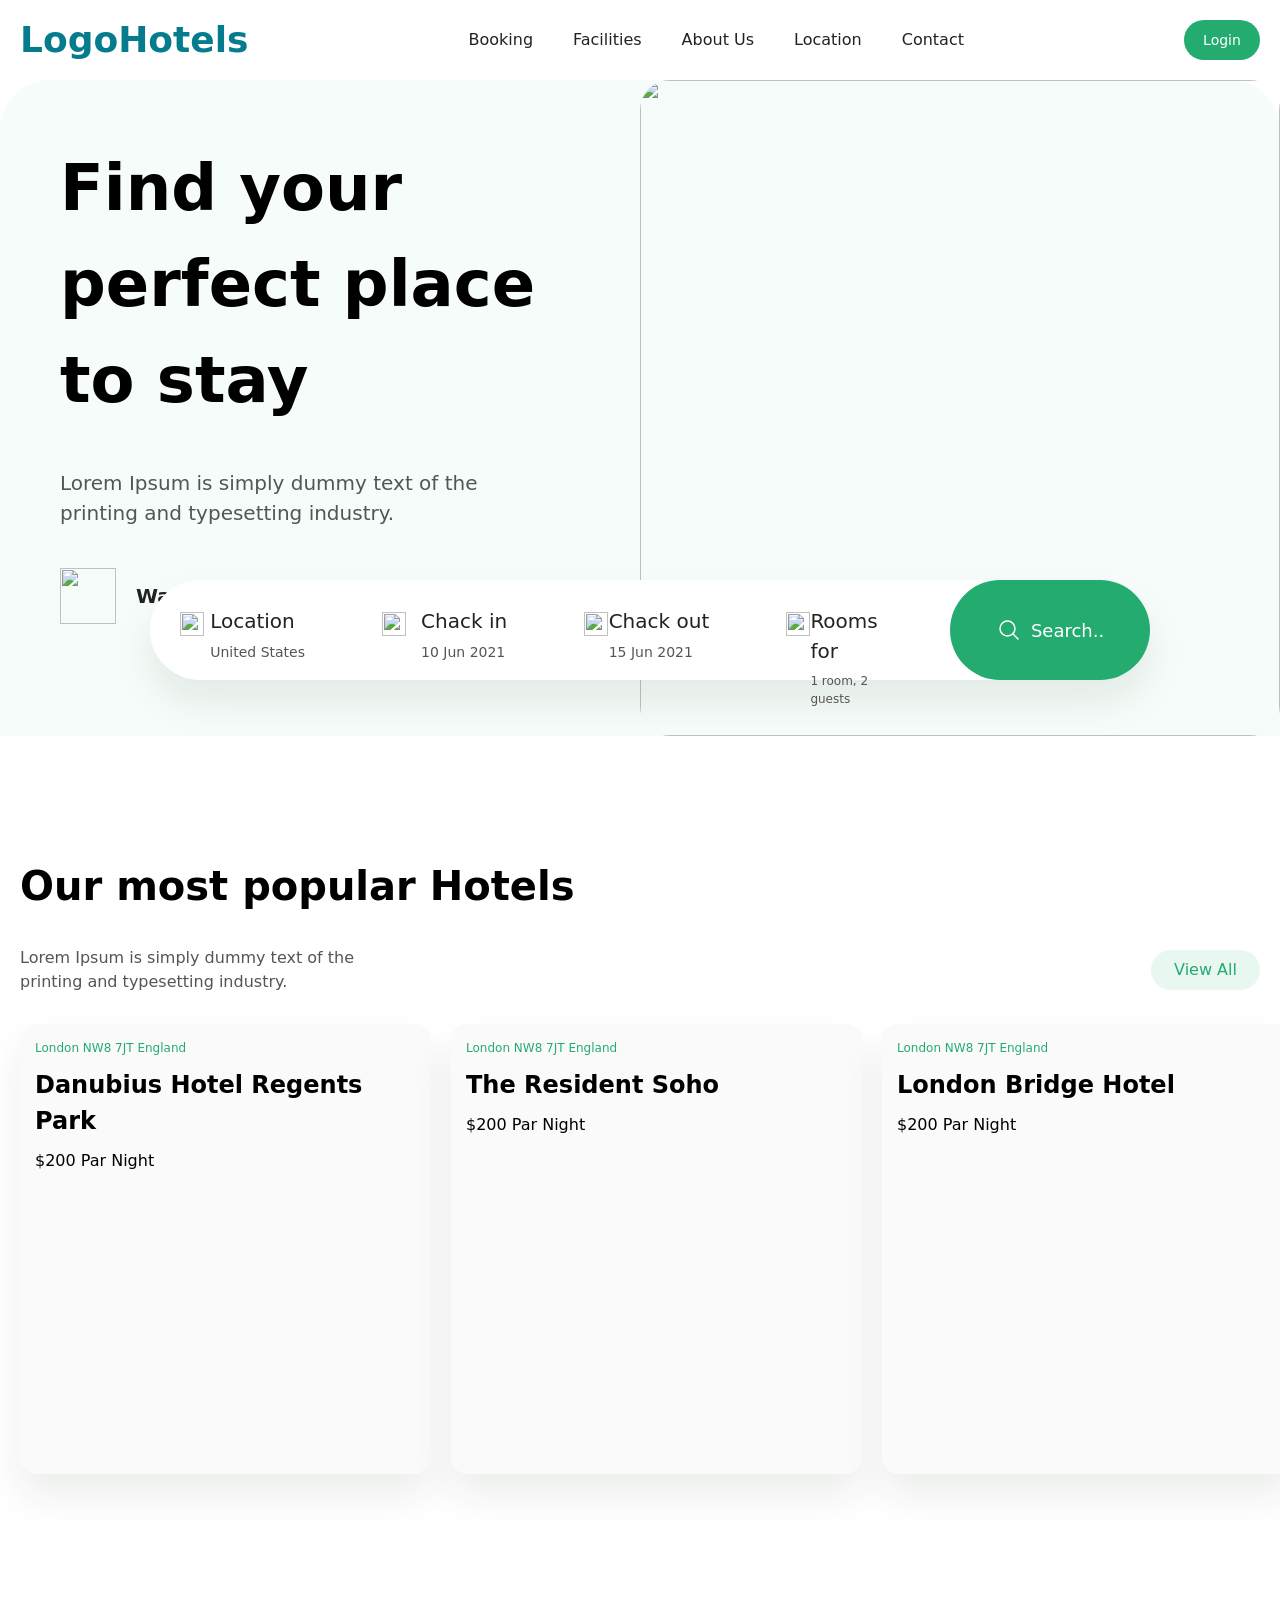
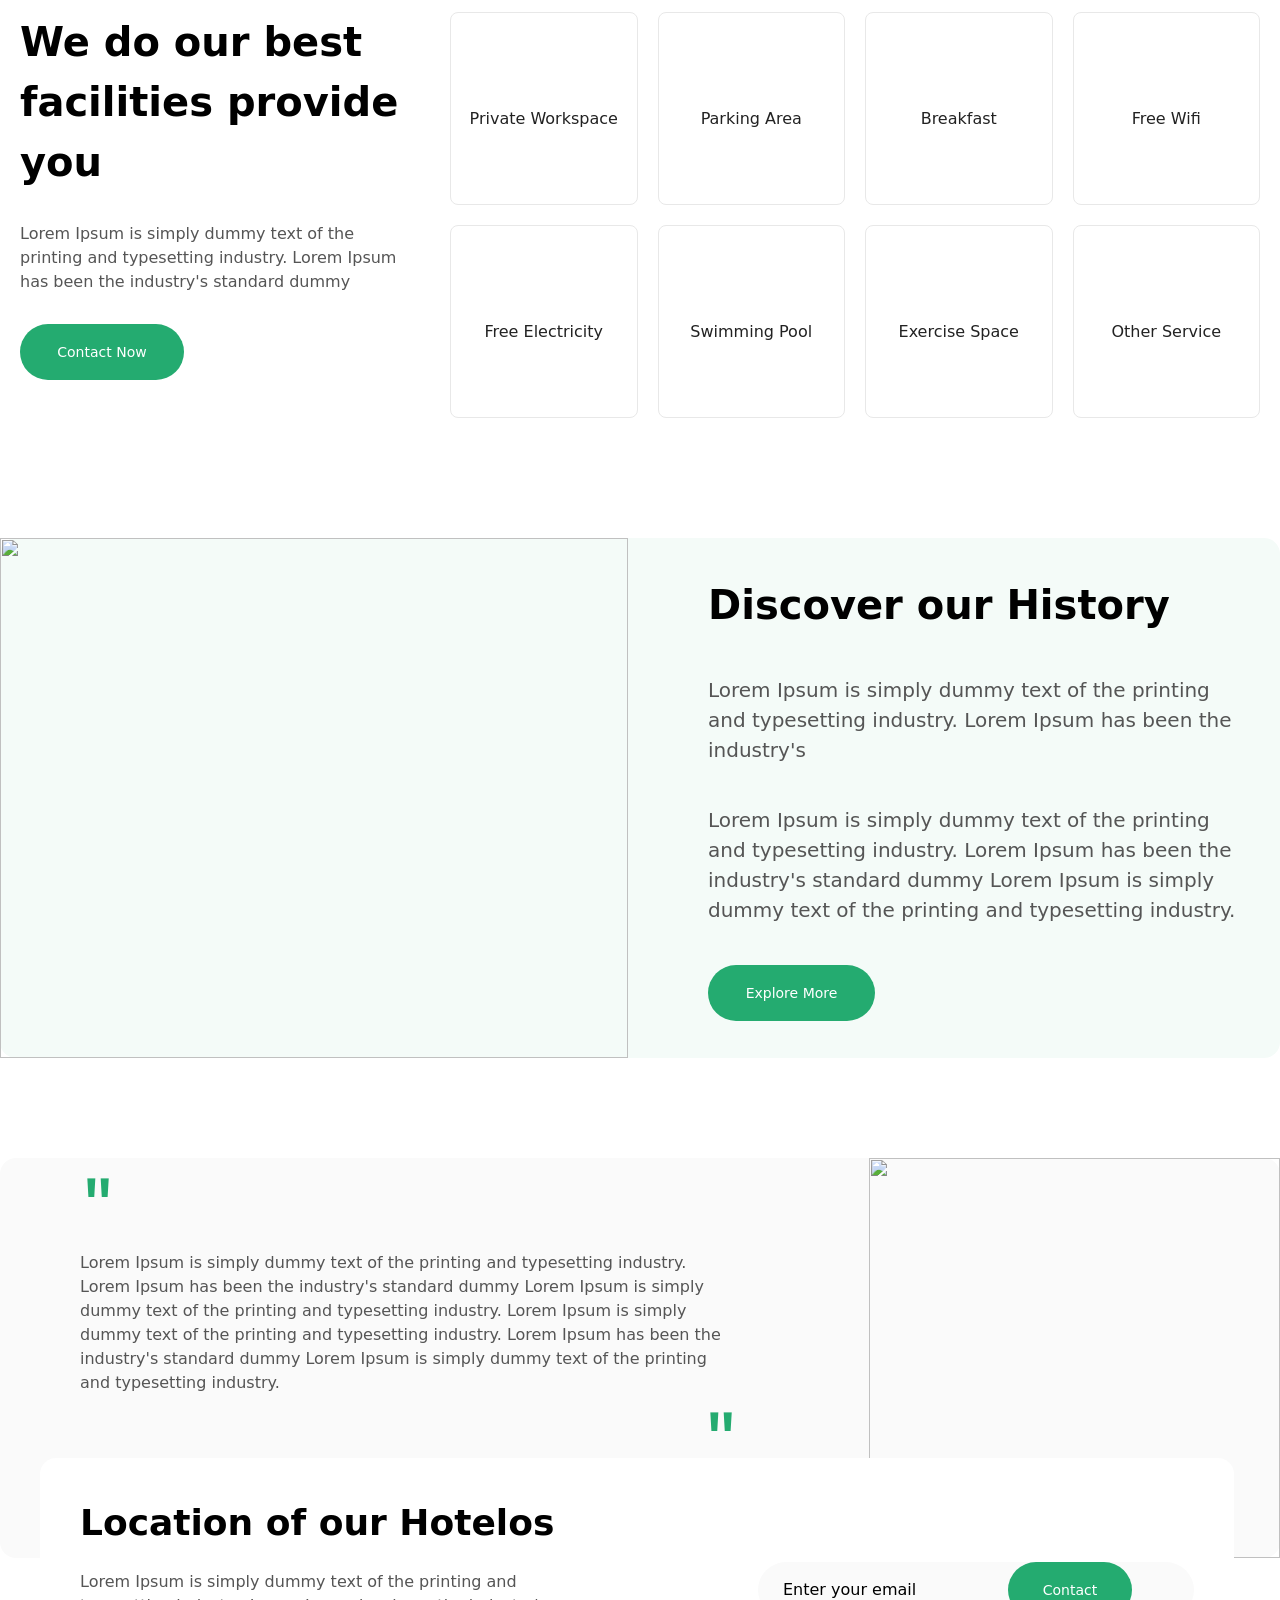
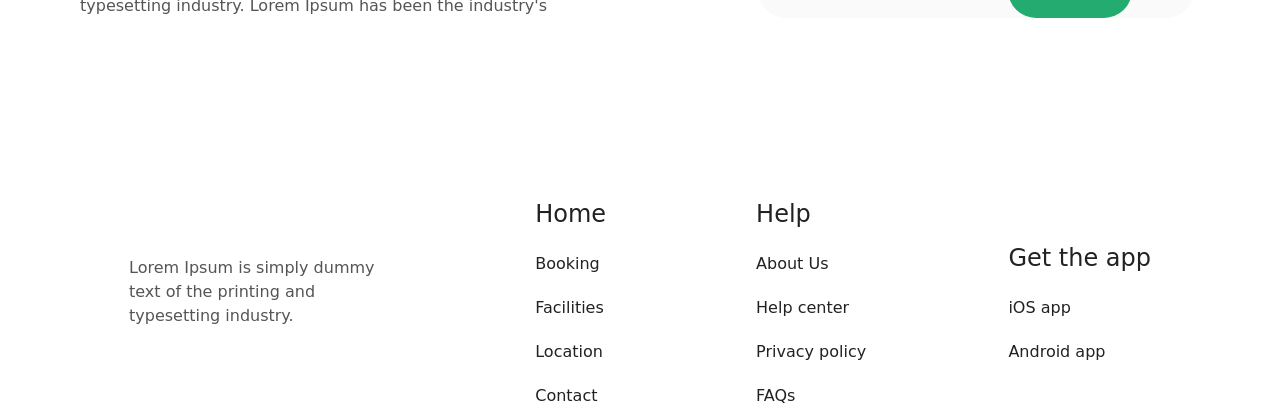
==== commit ac39dc35: "imagess" ====
--- a/index.html
+++ b/index.html
@@ -1,335 +1,233 @@
 <!DOCTYPE html>
 <html lang="en">
-
 <head>
-  <meta charset="UTF-8">
-  <meta name="viewport" content="width=device-width, initial-scale=1.0">
-  <title>Document</title>
-  <link rel="stylesheet" href="./src/output.css">
+    <meta charset="UTF-8">
+    <meta name="viewport" content="width=device-width, initial-scale=1.0">
+    <title>Hotels</title>
+    <link rel="stylesheet" href="./src/output.css">
 </head>
-
 <body>
-  <header class=" lg:max-w-[1300px]  p-10 gap-100 w-[90%] m-auto flex justify-end ">
-    <div class="flex gap-10 ">
-
-      <p>Booking</p>
-      <p>Facilities</p>
-      <p>About Us</p>
-      <p>Location</p>
-      <p>Contact</p>
-    </div>
-    <div class="p-2 px-3 text-[white] rounded-2xl bg-[#24AB70]"><a href="./page.2.html">
-        <p>Login</p>
-      </a></div>
-  </header>
-  <main class="max-w-[1300px] w-[90%] m-auto ">
-    <section>
-
-      <div class="w-[100%] bg-[#F6FCF9] h-[700px] rounded-2xl flex grid grid-cols-1 lg:grid-cols-2 lg:grid items-center gap-10 p-10">
-        <div>
-        <p class="text-[34px] lg:text-[64px]">Find your perfect place to stay</p>
-        <p class="text-[20px] lg:mt-[20px]">Lorem Ipsum is simply dummy text of the printing and typesetting industry.</p>
-        <div class="flex gap-3 items-center lg:mt-[20px]">
-          <img src="./images/Group 2.png" alt="">
-          <p>Watch video</p>
-        </div>
-        
-      </div>
-      <div>
-        <img src="./images/image (5).png" alt="">
-
-      </div>
-
-      
-      
-      
-      
-    </div>
-  </section>
-  <br>
-  <section>
-<div class="bg-gray-50 min-h-screen py-16 px-4 sm:px-6 lg:px-8 font-sans text-gray-800">
-  <div class="max-w-7xl mx-auto">
-    
-    <div class="flex flex-col sm:flex-row sm:items-end sm:justify-between mb-12">
-      <div class="max-w-xl">
-        <h2 class="text-3xl font-bold tracking-tight text-gray-900 sm:text-4xl mb-4">
-          Our most popular Hotels
-        </h2>
-        <p class="text-gray-500 text-sm leading-relaxed">
-          Lorem Ipsum is simply dummy text of the printing and typesetting industry.
-        </p>
-      </div>
-      <div class="mt-6 sm:mt-0">
-        <a href="#" class="inline-flex items-center justify-center px-6 py-2.5 text-sm font-medium text-emerald-600 bg-emerald-50 hover:bg-emerald-100 rounded-full transition-colors">
-          View All
-        </a>
-      </div>
-    </div>
-    <h1></h1>
-
-    <div class="grid grid-cols-1 md:grid-cols-2 lg:grid-cols-3 gap-8">
-      
-      <div class="bg-white rounded-3xl overflow-hidden shadow-sm border border-gray-100 flex flex-col justify-between">
-        <div>
-          <div class="aspect-[4/3] w-full bg-gray-200 flex items-center justify-center text-gray-400 text-sm font-medium">
-           <img src="./images/image (8).png" alt="">
-          </div>
-          <div class="p-6">
-            <span class="text-xs font-medium text-emerald-500 block mb-2">London NW8 7JT England</span>
-            <h3 class="text-xl font-bold text-gray-900 mb-4">Danubius Hotel Regents Park</h3>
-          </div>
-        </div>
-        <div class="px-6 pb-6 pt-2 border-t border-gray-50 flex items-center justify-between">
-          <span class="text-sm font-semibold text-gray-700">$200 Per Night</span>
-          <div class="flex items-center gap-1">
-            <div class="flex text-amber-400 text-xs">
-              <span>★</span><span>★</span><span>★</span><span>★</span><span class="text-gray-200">★</span>
-            </div>
-            <span class="text-xs font-bold text-gray-500 ml-1">4.8</span>
-          </div>
-        </div>
-      </div>
-
-      <div class="bg-white rounded-3xl overflow-hidden shadow-sm border border-gray-100 flex flex-col justify-between">
-        <div>
-          <div class="aspect-[4/3] w-full bg-gray-200 flex items-center justify-center text-gray-400 text-sm font-medium">
-            <img src="./images/image (7).png" alt="">
-          </div>
-          <div class="p-6">
-            <span class="text-xs font-medium text-emerald-500 block mb-2">London NW8 7JT England</span>
-            <h3 class="text-xl font-bold text-gray-900 mb-4">The Resident Soho</h3>
-          </div>
-        </div>
-        <div class="px-6 pb-6 pt-2 border-t border-gray-50 flex items-center justify-between">
-          <span class="text-sm font-semibold text-gray-700">$200 Per Night</span>
-          <div class="flex items-center gap-1">
-            <div class="flex text-amber-400 text-xs">
-              <span>★</span><span>★</span><span>★</span><span>★</span><span class="text-gray-200">★</span>
-            </div>
-            <span class="text-xs font-bold text-gray-500 ml-1">4.8</span>
-          </div>
-        </div>
-      </div>
-
-      <div class="bg-white rounded-3xl overflow-hidden shadow-sm border border-gray-100 flex flex-col justify-between">
-        <div>
-          <div class="aspect-[4/3] w-full bg-gray-200 flex items-center justify-center text-gray-400 text-sm font-medium">
-<img src="./images/image (6).png" alt="">          </div>
-          <div class="p-6">
-            <span class="text-xs font-medium text-emerald-500 block mb-2">London NW8 7JT England</span>
-            <h3 class="text-xl font-bold text-gray-900 mb-4">London Bridge Hotel</h3>
-          </div>
-        </div>
-        <div class="px-6 pb-6 pt-2 border-t border-gray-50 flex items-center justify-between">
-          <span class="text-sm font-semibold text-gray-700">$200 Per Night</span>
-          <div class="flex items-center gap-1">
-            <div class="flex text-amber-400 text-xs">
-              <span>★</span><span>★</span><span>★</span><span>★</span><span class="text-gray-200">★</span>
-            </div>
-            <span class="text-xs font-bold text-gray-500 ml-1">4.8</span>
-          </div>
-        </div>
-      </div>
-
-    </div>
-  </div>
-</div>
-  </section>
-
-
-  <section>
-    <div class="max-w-7xl mx-auto px-4 sm:px-6 lg:px-8 py-12">
-  <div class="bg-[#f4f9f8] rounded-3xl overflow-hidden grid grid-cols-1 md:grid-cols-2 min-h-[450px]">
-    
-    <div class="w-full h-64 md:h-full bg-gray-200 flex items-center justify-center text-gray-400 text-sm font-medium">
-     <img src="./images/image (9).png" alt="">
-    </div>
-
-    <div class="p-8 sm:p-12 lg:p-16 flex flex-col justify-center items-start">
-      <h2 class="text-3xl font-bold text-gray-950 mb-6 tracking-tight">
-        Discover our History
-      </h2>
-      
-      <div class="space-y-4 text-gray-500 text-sm leading-relaxed mb-8 max-w-xl">
-        <p>
-          Lorem Ipsum is simply dummy text of the printing and typesetting industry. Lorem Ipsum has been the industry's
-        </p>
-        <p>
-          Lorem Ipsum is simply dummy text of the printing and typesetting industry. Lorem Ipsum has been the industry's standard dummy Lorem Ipsum is simply dummy text of the printing and typesetting industry.
-        </p>
-      </div>
-
-      <a href="#" class="inline-flex items-center justify-center px-8 py-3.5 text-sm font-medium text-white bg-emerald-600 hover:bg-emerald-700 rounded-full shadow-sm transition-colors">
-        Explore More
-      </a>
-    </div>
-
-  </div>
-</div>
-  </section>
-  <br>
-  <section>
-    <div class="max-w-7xl mx-auto px-4 sm:px-6 lg:px-8 py-12 relative">
-  
-  <button class="absolute left-1 top-1/2 -translate-y-1/2 z-10 w-10 h-10 rounded-full bg-white shadow-md border border-gray-100 flex items-center justify-center text-gray-400 hover:text-emerald-600 transition-colors focus:outline-none">
-    <svg xmlns="http://www.w3.org/2000/svg" fill="none" viewBox="0 0 24 24" stroke-width="2.5" stroke="currentColor" class="w-5 h-5">
-      <path stroke-linecap="round" stroke-linejoin="round" d="M15.75 19.5L8.25 12l7.5-7.5" />
-    </svg>
-  </button>
-
-  <button class="absolute right-1 top-1/2 -translate-y-1/2 z-10 w-10 h-10 rounded-full bg-white shadow-md border border-gray-100 flex items-center justify-center text-emerald-600 hover:bg-gray-50 transition-colors focus:outline-none">
-    <svg xmlns="http://www.w3.org/2000/svg" fill="none" viewBox="0 0 24 24" stroke-width="2.5" stroke="currentColor" class="w-5 h-5">
-      <path stroke-linecap="round" stroke-linejoin="round" d="M8.25 4.5l7.5 7.5-7.5 7.5" />
-    </svg>
-  </button>
-
-  <div class="bg-[#fbfcfa] rounded-3xl overflow-hidden grid grid-cols-1 md:grid-cols-12 min-h-[400px] border border-gray-50">
-    
-    <div class="p-8 sm:p-12 lg:p-16 md:col-span-7 flex flex-col justify-center">
-      
-      <div class="relative mb-8">
-        <p class="text-gray-500 text-sm leading-relaxed inline">
-          <span class="text-emerald-500 text-2xl font-serif font-bold inline-block mr-1 leading-none select-none">“</span>
-          Lorem Ipsum is simply dummy text of the printing and typesetting industry. Lorem Ipsum has been the industry's standard dummy Lorem Ipsum is simply dummy text of the printing and typesetting industry. Lorem Ipsum is simply dummy text of the printing and typesetting industry. Lorem Ipsum has been the industry's standard dummy Lorem Ipsum is simply dummy text of the printing and typesetting industry.
-          <span class="text-emerald-500 text-2xl font-serif font-bold inline-block ml-1 leading-none select-none">”</span>
-        </p>
-      </div>
-
-      <div>
-        <h4 class="text-xl font-bold text-gray-900 mb-1">Alexandr Ivchenko</h4>
-        <p class="text-xs text-gray-400 font-medium tracking-wide">Businessman</p>
-      </div>
-
-    </div>
-
-    <div class="md:col-span-5 w-full h-64 md:h-full bg-gray-200 flex items-center justify-center text-gray-400 text-sm font-medium">
-      <img src="./images/image (10).png" alt="">
-    </div>
-
-  </div>
-</div>
-  </section>
-<br>
-  <section>
-<div class="max-w-7xl mx-auto px-4 sm:px-6 lg:px-8 py-12">
-  <div class="relative rounded-3xl overflow-hidden bg-gray-200 min-h-[500px] flex items-end p-4 sm:p-8 lg:p-12">
-    
-    <div class="absolute inset-0 bg-gray-300 flex items-center justify-center text-gray-500 text-sm font-medium select-none">
-      <img src="./images/map.png" alt="">
-    </div>
-
-    <div class="relative w-full bg-white rounded-3xl shadow-lg p-8 lg:p-12 grid grid-cols-1 lg:grid-cols-12 gap-8 items-center z-10">
-      
-      <div class="lg:col-span-7">
-        <h3 class="text-2xl sm:text-3xl font-bold text-gray-900 mb-4 tracking-tight">
-          Location of our Hotelos
-        </h3>
-        <p class="text-gray-500 text-sm leading-relaxed max-w-xl">
-          Lorem Ipsum is simply dummy text of the printing and typesetting industry. Lorem Ipsum has been the industry's
-        </p>
-      </div>
-
-      <div class="lg:col-span-5 w-full">
-        <form class="relative flex items-center bg-[#f7f9f8] rounded-full p-2 border border-gray-100" onSubmit="event.preventDefault();">
-          <input 
-            type="email" 
-            placeholder="Enter your email" 
-            class="w-full bg-transparent pl-5 pr-32 py-3 text-sm text-gray-800 placeholder-gray-400 focus:outline-none"
-            required
-          />
-          <button 
-            type="submit" 
-            class="absolute right-2 top-2 bottom-2 px-8 bg-emerald-600 hover:bg-emerald-700 text-white text-sm font-medium rounded-full shadow-sm transition-colors"
-          >
-            Contact
-          </button>
-        </form>
-      </div>
-
-    </div>
-
-  </div>
-</div>
-  </section>
-  <footer class="bg-white pt-16 pb-12 border-t border-gray-100 font-sans text-gray-600">
-  <div class="max-w-7xl mx-auto px-4 sm:px-6 lg:px-8">
-    <div class="grid grid-cols-1 md:grid-cols-2 lg:grid-cols-12 gap-8 lg:gap-12">
-      
-      <div class="lg:col-span-5 flex flex-col justify-between">
-        <div class="max-w-sm mb-6 lg:mb-0">
-          <p class="text-sm text-gray-500 leading-relaxed">
-            Lorem Ipsum is simply dummy text of the printing and typesetting industry.
-          </p>
-        </div>
-        
-        <div class="flex items-center gap-4">
-          <a href="#" class="w-6 h-6 flex items-center justify-center text-blue-600 hover:opacity-80 transition-opacity" aria-label="Facebook">
-            <svg class="w-5 h-5 fill-current" viewBox="0 0 24 24">
-              <path d="M22 12c0-5.52-4.48-10-10-10S2 6.48 2 12c0 4.84 3.44 8.87 8 9.8V15H8v-3h2V9.5C10 7.57 11.57 6 13.5 6H16v3h-2c-.55 0-1 .45-1 1v2h3v3h-3v6.95c4.56-.93 8-4.96 8-9.8z"/>
-            </svg>
-          </a>
-          <a href="#" class="w-6 h-6 flex items-center justify-center text-pink-600 hover:opacity-80 transition-opacity" aria-label="Instagram">
-            <svg class="w-5 h-5 fill-current" viewBox="0 0 24 24">
-              <path d="M12 2.163c3.204 0 3.584.012 4.85.07 3.252.148 4.771 1.691 4.919 4.919.058 1.265.069 1.645.069 4.849 0 3.205-.012 3.584-.069 4.849-.149 3.225-1.664 4.771-4.919 4.919-1.266.058-1.644.07-4.85.07-3.204 0-3.584-.012-4.849-.07-3.26-.149-4.771-1.699-4.919-4.92-.058-1.265-.07-1.644-.07-4.849 0-3.204.013-3.583.07-4.849.149-3.227 1.664-4.771 4.919-4.919 1.266-.057 1.645-.069 4.849-.069zM12 0C8.741 0 8.333.014 7.053.072 2.695.272.273 2.69.073 7.051.014 8.333 0 8.741 0 12c0 3.259.014 3.668.072 4.948.2 4.358 2.618 6.78 6.98 6.98 1.281.058 1.689.072 4.948.072 3.259 0 3.668-.014 4.948-.072 4.354-.2 6.782-2.618 6.979-6.98.059-1.28.073-1.689.073-4.948 0-3.259-.014-3.667-.072-4.947-.196-4.354-2.617-6.78-6.979-6.98C15.668.014 15.259 0 12 0zm0 5.838a6.162 6.162 0 100 12.324 6.162 6.162 0 000-12.324zM12 16a4 4 0 110-8 4 4 0 010 8zm6.406-11.845a1.44 1.44 0 100 2.881 1.44 1.44 0 000-2.881z"/>
-            </svg>
-          </a>
-          <a href="#" class="w-6 h-6 flex items-center justify-center text-red-500 hover:opacity-80 transition-opacity" aria-label="Google">
-            <svg class="w-5 h-5 fill-current" viewBox="0 0 24 24">
-              <path d="M12.24 10.285V13.4h6.887c-.275 1.565-1.88 4.604-6.887 4.604-4.33 0-7.866-3.577-7.866-8s3.536-8 7.866-8c2.46 0 4.105 1.025 5.047 1.926l2.427-2.334C17.955 2.192 15.34 1 12.24 1 6.033 1 1 6.033 1 12.24s5.033 11.24 11.24 11.24c6.478 0 10.793-4.537 10.793-10.986 0-.743-.082-1.32-.179-1.871H12.24z"/>
-            </svg>
-          </a>
-        </div>
-      </div>
-
-      <div class="lg:col-span-2 lg:col-start-7">
-        <h5 class="text-lg font-semibold text-gray-800 mb-4 tracking-wide">Home</h5>
-        <ul class="space-y-3 text-sm font-medium">
-          <li><a href="#" class="hover:text-emerald-600 transition-colors">Booking</a></li>
-          <li><a href="#" class="hover:text-emerald-600 transition-colors">Facilities</a></li>
-          <li><a href="#" class="hover:text-emerald-600 transition-colors">Location</a></li>
-          <li><a href="#" class="hover:text-emerald-600 transition-colors">Contact</a></li>
-        </ul>
-      </div>
-
-      <div class="lg:col-span-2">
-        <h5 class="text-lg font-semibold text-gray-800 mb-4 tracking-wide">Help</h5>
-        <ul class="space-y-3 text-sm font-medium">
-          <li><a href="#" class="hover:text-emerald-600 transition-colors">About Us</a></li>
-          <li><a href="#" class="hover:text-emerald-600 transition-colors">Help center</a></li>
-          <li><a href="#" class="hover:text-emerald-600 transition-colors">Privacy policy</a></li>
-          <li><a href="#" class="hover:text-emerald-600 transition-colors">FAQs</a></li>
-        </ul>
-      </div>
-
-      <div class="lg:col-span-2">
-        <h5 class="text-lg font-semibold text-gray-800 mb-4 tracking-wide">Get the app</h5>
-        <ul class="space-y-3 text-sm font-medium">
-          <li><a href="#" class="hover:text-emerald-600 transition-colors">iOS app</a></li>
-          <li><a href="#" class="hover:text-emerald-600 transition-colors">Android app</a></li>
-        </ul>
-      </div>
-
-    </div>
-  </div>
-</footer>
-<hr>
-<h1>
-  <hr>
-  
-</h1>
-
-
-
-
-  </main>
-
-
-
-
-
-
-
+    <header class="max-w-[1280px] m-auto py-10 p-5 lg:py-10 h-[40px] flex justify-between items-center">
+        <h1 class="font-[900] text-[24px] lg:text-[36px] text-[#047C8D]">LogoHotels</h1>
+        <nav class="hidden lg:flex gap-[40px] text-[#222222]">
+            <p>Booking</p>
+            <p>Facilities</p>
+            <p>About Us</p>
+            <p>Location</p>
+            <p>Contact</p>
+        </nav>
+        <a href="" class="w-[76px] h-[40px] rounded-[35px] bg-[#24AB70] flex justify-center items-center text-[14px] text-white">Login</a>
+        <svg xmlns="http://www.w3.org/2000/svg" fill="none" viewBox="0 0 24 24" stroke-width="1.5" stroke="currentColor" class="lg:hidden block w-[40px] h-[30px]">
+        <path stroke-linecap="round" stroke-linejoin="round" d="M3.75 6.75h16.5M3.75 12h16.5M12 17.25h8.25" />
+        </svg>
+    </header>
+    <section class="m-5 p-5 lg:p-0 relative max-w-[1280px] lg:h-[656px] m-auto rounded-t-[50px] bg-[#24AB700A] flex gap-[20px] flex-col lg:flex-row lg:justify-between">
+        <div class="p-[30px] lg:p-[60px] flex flex-col gap-[30px] items-center lg:items-start lg:gap-[40px]">
+            <h1 class="text-[64px] font-[600] text-center lg:text-start">Find your perfect place to stay</h1>
+            <p class="text-[20px] text-[#555555] text-center lg:text-start">Lorem Ipsum is simply dummy text of the printing and typesetting industry.</p>
+            <div class="flex gap-[20px] items-center justify-start">
+                <img class="w-[56px] h-[56px]" src="./Images/Group 2.png" alt="">
+                <h3 class="text-[20px] font-[600] text-[#222222]">Watch video</h3>
+            </div>
+        </div>
+        <img class="rounded-[30px] lg:w-[640px] lg:h-[656px]" src="./Images/image (19).png" alt="">
+                
+        <div class="hidden lg:flex absolute top-[500px] left-[150px] lg:flex-row items-center pl-[30px] w-[1000px] h-[100px] bg-white rounded-[280px] justify-between" style="box-shadow: 0px 22px 38px #00221314;">
+            <div class="border border-b border-[#E8E8E8] lg:border-none flex w-[125px] h-[48px] justify-between items-start">
+                <img class="w-[24px] mt-1.5 h-[24px]" src="./Images/pin 1.png" alt="">
+                <div class="flex flex-col gap-1.5">
+                    <p class="text-[20px] text-[#222222]">Location</p>
+                    <p class="text-[14px] text-[#555555]">United States</p>
+                </div>
+            </div>
+            <img class="h-[60px]" src="./Images/Line 3.png" alt="">
+            <div class="border border-b border-[#E8E8E8] lg:border-none flex w-[125px] h-[48px] justify-between items-start">
+                <img class="w-[24px] mt-1.5 h-[24px]" src="./Images/calendar 1.png" alt="">
+                <div class="flex flex-col gap-1.5">
+                    <p class="text-[20px] text-[#222222]">Chack in</p>
+                    <p class="text-[14px] text-[#555555]">10 Jun 2021</p>
+                </div>
+            </div>
+            <img class="h-[60px]" src="./Images/Line 3.png" alt="">
+            <div class="border border-b border-[#E8E8E8] lg:border-none flex w-[125px] h-[48px] justify-between items-start">
+                <img class="w-[24px] mt-1.5 h-[24px]" src="./Images/calendar 1.png" alt="">
+                <div class="flex flex-col gap-1.5">
+                    <p class="text-[20px] text-[#222222]">Chack out</p>
+                    <p class="text-[14px] text-[#555555]">15 Jun 2021</p>
+                </div>
+            </div>
+            <img class="h-[60px]" src="./Images/Line 3.png" alt="">
+            <div class="border border-b border-[#E8E8E8] lg:border-none flex w-[125px] h-[48px] justify-between items-start">
+                <img class="w-[24px] mt-1.5 h-[24px]" src="./Images/person 1.png" alt="">
+                <div class="flex flex-col gap-1.5">
+                    <p class="text-[20px] text-[#222222]">Rooms for</p>
+                    <p class="text-[12px] text-[#555555]">1 room, 2 guests</p>
+                </div>
+            </div>
+            <div class="w-[200px] h-[100px] flex rounded-[280px] bg-[#24AB70] text-white flex justify-center gap-[10px] items-center">
+                <svg xmlns="http://www.w3.org/2000/svg" fill="none" viewBox="0 0 24 24" stroke-width="1.5" stroke="currentColor" class="size-6">
+                <path stroke-linecap="round" stroke-linejoin="round" d="m21 21-5.197-5.197m0 0A7.5 7.5 0 1 0 5.196 5.196a7.5 7.5 0 0 0 10.607 10.607Z" />
+                </svg>
+                <input class="w-[72px] h-[24px] text-[18px] text-white" type="text" placeholder="Search...">
+            </div>
+        </div>
+    </section>
+
+    <section class="p-5 relative max-w-[1280px] lg:h-[656px] mx-auto mt-[100px] flex gap-[30px] flex-col">
+        <h1 class="text-[40px] font-[600] text-center lg:text-start">Our most popular Hotels</h1>
+        <div class="w-full flex flex-col lg:flex-row items-center gap-[20px] lg:justify-between lg:items-center">
+            <p class="text-[16px] text-[#555555] lg:w-[400px] text-center lg:text-start">Lorem Ipsum is simply dummy text of the printing and typesetting industry.</p>
+            <button class="w-[109px] h-[40px] bg-[#24AB701A] rounded-[280px] text-[#24AB70]">View All</button>
+        </div>
+        <div class="w-full  lg:w-[1280px] flex flex-col lg:flex-row gap-[20px]">
+            <div class="w-full lg:w-[411px] h-[450px] rounded-[16px] bg-[#FAFAFA] flex flex-col" style="box-shadow: 0px 22px 38px #00221314;">
+                <img class="w-full" src="./Images/image (20).png" alt="">
+                <div class="m-[15px] flex flex-col gap-[10px]">
+                    <p class="text-[12px] text-[#24AB70]">London NW8 7JT England</p>
+                    <p class="text-[24px] font-[600]">Danubius Hotel Regents Park</p>
+                    <div class="flex gap-[20px]">
+                        <p class="text-[16px]">$200 Par Night</p>
+                        <img class="h-[20px]" src="./Images/Line 3.png" alt="">
+                        <img class="h-[18px]" src="./Images/Group 10.png" alt="">
+                    </div>
+                </div>
+            </div>
+            <div class="w-full lg:w-[411px] h-[450px] rounded-[16px] bg-[#FAFAFA] flex flex-col" style="box-shadow: 0px 22px 38px #00221314;">
+                <img class="w-full" src="./Images/image (21).png" alt="">
+                <div class="m-[15px] flex flex-col gap-[10px]">
+                    <p class="text-[12px] text-[#24AB70]">London NW8 7JT England</p>
+                    <p class="text-[24px] font-[600]">The Resident Soho</p>
+                    <div class="flex gap-[20px]">
+                        <p class="text-[16px]">$200 Par Night</p>
+                        <img class="h-[20px]" src="./Images/Line 3.png" alt="">
+                        <img class="h-[18px]" src="./Images/Group 10.png" alt="">
+                    </div>
+                </div>
+            </div>
+            <div class="w-full lg:w-[411px] h-[450px] rounded-[16px] bg-[#FAFAFA] flex flex-col" style="box-shadow: 0px 22px 38px #00221314;">
+                <img class="w-full" src="./Images/image (22).png" alt="">
+                <div class="m-[15px] flex flex-col gap-[10px]">
+                    <p class="text-[12px] text-[#24AB70]">London NW8 7JT England</p>
+                    <p class="text-[24px] font-[600]">London Bridge Hotel</p>
+                    <div class="flex gap-[20px]">
+                        <p class="text-[16px]">$200 Par Night</p>
+                        <img class="h-[20px]" src="./Images/Line 3.png" alt="">
+                        <img class="h-[18px]" src="./Images/Group 10.png" alt="">
+                    </div>
+                </div>
+            </div>
+        </div>
+    </section>
+
+    <section class="w-full p-5 lg:w-[1280px] m-auto mt-[100px] flex flex-col lg:flex-row lg:justify-between gap-[30px]">
+        <div class="w-full lg:w-[411px] flex flex-col gap-[30px] items-center lg:items-start">
+            <h1 class="text-[40px] font-[600] text-center lg:text-start">We do our best facilities provide you</h1>
+            <p class="text-[16px] text-[#555555] lg:w-[400px] text-center lg:text-start">Lorem Ipsum is simply dummy text of the printing and typesetting industry. Lorem Ipsum has been the industry's standard dummy </p>
+            <button class="w-[164px] h-[56px] rounded-[35px] bg-[#24AB70] flex justify-center items-center text-[14px] text-white">Contact Now</button>
+        </div>
+        <div class="w-full lg:w-[840px] grid grid-cols-2 lg:grid-cols-4 gap-[20px]">
+            <div class="h-[150px] lg:h-[193px] rounded-[8px] border border-[#E8E8E8] flex flex-col items-center justify-center gap-5">
+                <img class="w-[40px]" src="./Images/workspace 1.png" alt="">
+                <p class="text-[#222222]">Private Workspace</p>
+            </div>
+            <div class="h-[150px] lg:h-[193px] rounded-[8px] border border-[#E8E8E8] flex flex-col items-center justify-center gap-5">
+                <img class="w-[40px]" src="./Images/parking-area (1) 1.png" alt="">
+                <p class="text-[#222222]">Parking Area</p>
+            </div>
+            <div class="h-[150px] lg:h-[193px] rounded-[8px] border border-[#E8E8E8] flex flex-col items-center justify-center gap-5">
+                <img class="w-[40px]" src="./Images/cappuccino 1.png" alt="">
+                <p class="text-[#222222]">Breakfast</p>
+            </div>
+            <div class="h-[150px] lg:h-[193px] rounded-[8px] border border-[#E8E8E8] flex flex-col items-center justify-center gap-5">
+                <img class="w-[40px]" src="./Images/wifi (2) 1.png" alt="">
+                <p class="text-[#222222]">Free Wifi</p>
+            </div>
+            <div class="h-[150px] lg:h-[193px] rounded-[8px] border border-[#E8E8E8] flex flex-col items-center justify-center gap-5">
+                <img class="w-[40px]" src="./Images/flash (1) 1.png" alt="">
+                <p class="text-[#222222]">Free Electricity</p>
+            </div>
+            <div class="h-[150px] lg:h-[193px] rounded-[8px] border border-[#E8E8E8] flex flex-col items-center justify-center gap-5">
+                <img class="w-[40px]" src="./Images/swimmer 1.png" alt="">
+                <p class="text-[#222222]">Swimming Pool</p>
+            </div>
+            <div class="h-[150px] lg:h-[193px] rounded-[8px] border border-[#E8E8E8] flex flex-col items-center justify-center gap-5">
+                <img class="w-[40px]" src="./Images/dumbell 1.png" alt="">
+                <p class="text-[#222222]">Exercise Space</p>
+            </div>
+            <div class="h-[150px] lg:h-[193px] rounded-[8px] border border-[#E8E8E8] flex flex-col items-center justify-center gap-5">
+                <img class="w-[40px]" src="./Images/ellipsis 1.png" alt="">
+                <p class="text-[#222222]">Other Service</p>
+            </div>
+        </div>
+    </section>
+
+    <section class="m-5 p-5 lg:p-0 relative max-w-[1280px] lg:h-[520px] m-auto mt-[100px] rounded-[16px] bg-[#F4FBF8] flex gap-[20px] lg:gap-[50px] flex-col lg:items-center lg:flex-row">
+        <img class="lg:w-[628px] lg:h-[520px]" src="./Images/image (23).png" alt="">
+        <div class="p-[30px] flex flex-col gap-[30px] items-center lg:items-start lg:gap-[40px]">
+            <h1 class="text-[40px] font-[600] text-center lg:text-start">Discover our History</h1>
+            <p class="text-[20px] text-[#555555] text-center lg:text-start">Lorem Ipsum is simply dummy text of the printing and typesetting industry. Lorem Ipsum has been the industry's </p>
+            <p class="text-[20px] text-[#555555] text-center lg:text-start">Lorem Ipsum is simply dummy text of the printing and typesetting industry. Lorem Ipsum has been the industry's standard dummy Lorem Ipsum is simply dummy text of the printing and typesetting industry.</p>
+            <button class="w-[167px] h-[56px] rounded-[35px] bg-[#24AB70] flex justify-center items-center text-[14px] text-white">Explore More</button>
+        </div>              
+    </section>
+
+    <section class="m-5 p-5 lg:p-0 relative max-w-[1280px] lg:h-[400px] m-auto mt-[100px] rounded-[16px] bg-[#FAFAFA] flex gap-[20px] lg:gap-[50px] flex-col lg:items-center lg:flex-row">
+        <div class="p-[30px] lg:px-[80px] flex flex-col gap-[20px] items-center lg:items-start lg:gap-[0px]">
+            <p class="text-[16px] text-[#555555] text-center flex flex-col lg:text-start"><samp class="text-[60px] font-bold text-[#24AB70]">"</samp>Lorem Ipsum is simply dummy text of the printing and typesetting industry. Lorem Ipsum has been the industry's standard dummy Lorem Ipsum is simply dummy text of the printing and typesetting industry. Lorem Ipsum is simply dummy text of the printing and typesetting industry. Lorem Ipsum has been the industry's standard dummy Lorem Ipsum is simply dummy text of the printing and typesetting industry.<samp class="text-[60px] font-bold text-[#24AB70] text-center lg:text-end">"</samp></p>
+            <div class="flex flex-col gap-[10px]">
+                <h1 class="text-[24px] font-[600] text-center lg:text-start">Alexandr Ivchenko</h1>
+                <p class="text-[16px] text-[#555555] text-center lg:text-start">Businessman</p>
+            </div>
+        </div>              
+        <img class="lg:w-[411px] lg:h-[400px]" src="./Images/Mask Group (6).png" alt="">
+    </section>
+
+    <section class="w-full p-5 lg:w-[1280px] rounded-[16px] m-auto mt-[100px] relative">
+        <img class="w-full" src="./Images/map (1).png" alt="">
+        <img class="hidden lg:block absolute top-[200px] left-[830px]" src="./Images/Ellipse 5.png" alt="">
+        <img class="hidden lg:block absolute top-[260px] left-[890px]" src="./Images/Ellipse 6 (2).png" alt="">
+        <div class="w-full lg:absolute lg:bottom-[40px] lg:left-[40px] p-[20px] lg:p-[40px] lg:w-[1194px] lg:h-[200px] rounded-[16px] bg-white gap-[20px] flex flex-col lg:flex-row lg:justify-between lg:items-end">
+            <div class="w-full lg:w-[510px] flex flex-col gap-[20px]">
+                <h1 class="text-[36px] font-[600] text-center lg:text-start">Location of our Hotelos</h1>
+                <p class="text-[16px] text-[#555555] text-center lg:text-start">Lorem Ipsum is simply dummy text of the printing and typesetting industry. Lorem Ipsum has been the industry's  </p>
+            </div>
+            <div class="w-full lg:w-[436px] h-[56px] flex bg-[#FAFAFA] rounded-[50px]">
+                <input class="px-[25px] py-[15px] " type="text" placeholder="Enter your email">
+                <button class="w-[124px] h-[56px] rounded-[35px] bg-[#24AB70] flex justify-center items-center text-[14px] text-white">Contact</button>
+            </div>
+        </div>
+    </section>
+
+    <footer class="w-full p-5 lg:w-[1062px] m-auto mt-[100px] lg:h-[208px] flex flex-col gap-[40px] lg:flex-row lg:justify-between items-center">
+        <div class="flex flex-col gap-[20px] items-center lg:items-start lg:w-[264px]">
+            <p class="text-[16px] text-[#555555] text-center lg:text-start">Lorem Ipsum is simply dummy text of the printing and typesetting industry.</p>
+            <div class="flex gap-[30px]">
+                <img class="w-[16px]" src="./Images/Group 23.png" alt="">
+                <img class="w-[16px]" src="./Images/Group 24.png" alt="">
+                <img class="w-[16px]" src="./Images/search 1.png" alt="">
+            </div>
+        </div>
+        <div class="flex gap-[100px] lg:gap-[150px]">
+            <div class="flex flex-col text-center lg:text-start gap-[20px]">
+                <p class="text-[24px] text-[#222222]">Home</p>
+                <p class="text-[16px] text-[#222222]">Booking</p>
+                <p class="text-[16px] text-[#222222]">Facilities</p>
+                <p class="text-[16px] text-[#222222]">Location</p>
+                <p class="text-[16px] text-[#222222]">Contact</p>
+            </div>
+            <div class="flex flex-col text-center lg:text-start gap-[20px]">
+                <p class="text-[24px] text-[#222222]">Help</p>
+                <p class="text-[16px] text-[#222222]">About Us</p>
+                <p class="text-[16px] text-[#222222]">Help center</p>
+                <p class="text-[16px] text-[#222222]">Privacy policy</p>
+                <p class="text-[16px] text-[#222222]">FAQs</p>
+            </div>
+        </div>
+        <div class="flex flex-col text-center lg:text-start gap-[20px]">
+                <p class="text-[24px] text-[#222222]">Get the app</p>
+                <p class="text-[16px] text-[#222222]">iOS app</p>
+                <p class="text-[16px] text-[#222222]">Android app</p>
+        </div>
+    </footer>
 </body>
-
 </html>
--- a/src/output.css
+++ b/src/output.css
@@ -5,58 +5,17 @@
   :root, :host {
     --font-sans: ui-sans-serif, system-ui, sans-serif, "Apple Color Emoji",
       "Segoe UI Emoji", "Segoe UI Symbol", "Noto Color Emoji";
-    --font-serif: ui-serif, Georgia, Cambria, "Times New Roman", Times, serif;
     --font-mono: ui-monospace, SFMono-Regular, Menlo, Monaco, Consolas, "Liberation Mono",
       "Courier New", monospace;
-    --color-red-500: oklch(63.7% 0.237 25.331);
-    --color-amber-400: oklch(82.8% 0.189 84.429);
-    --color-emerald-50: oklch(97.9% 0.021 166.113);
-    --color-emerald-100: oklch(95% 0.052 163.051);
-    --color-emerald-500: oklch(69.6% 0.17 162.48);
-    --color-emerald-600: oklch(59.6% 0.145 163.225);
-    --color-emerald-700: oklch(50.8% 0.118 165.612);
-    --color-blue-600: oklch(54.6% 0.245 262.881);
-    --color-pink-600: oklch(59.2% 0.249 0.584);
-    --color-gray-50: oklch(98.5% 0.002 247.839);
-    --color-gray-100: oklch(96.7% 0.003 264.542);
-    --color-gray-200: oklch(92.8% 0.006 264.531);
-    --color-gray-300: oklch(87.2% 0.01 258.338);
-    --color-gray-400: oklch(70.7% 0.022 261.325);
-    --color-gray-500: oklch(55.1% 0.027 264.364);
-    --color-gray-600: oklch(44.6% 0.03 256.802);
-    --color-gray-700: oklch(37.3% 0.034 259.733);
-    --color-gray-800: oklch(27.8% 0.033 256.848);
-    --color-gray-900: oklch(21% 0.034 264.665);
-    --color-gray-950: oklch(13% 0.028 261.692);
+    --color-amber-50: oklch(98.7% 0.022 95.277);
+    --color-amber-300: oklch(87.9% 0.169 91.605);
     --color-white: #fff;
     --spacing: 0.25rem;
-    --container-sm: 24rem;
-    --container-xl: 36rem;
-    --container-7xl: 80rem;
-    --text-xs: 0.75rem;
-    --text-xs--line-height: calc(1 / 0.75);
-    --text-sm: 0.875rem;
-    --text-sm--line-height: calc(1.25 / 0.875);
-    --text-lg: 1.125rem;
-    --text-lg--line-height: calc(1.75 / 1.125);
-    --text-xl: 1.25rem;
-    --text-xl--line-height: calc(1.75 / 1.25);
     --text-2xl: 1.5rem;
     --text-2xl--line-height: calc(2 / 1.5);
-    --text-3xl: 1.875rem;
-    --text-3xl--line-height: calc(2.25 / 1.875);
-    --text-4xl: 2.25rem;
-    --text-4xl--line-height: calc(2.5 / 2.25);
-    --font-weight-medium: 500;
-    --font-weight-semibold: 600;
     --font-weight-bold: 700;
-    --tracking-tight: -0.025em;
-    --tracking-wide: 0.025em;
-    --leading-relaxed: 1.625;
+    --font-weight-black: 900;
     --radius-2xl: 1rem;
-    --radius-3xl: 1.5rem;
-    --default-transition-duration: 150ms;
-    --default-transition-timing-function: cubic-bezier(0.4, 0, 0.2, 1);
     --default-font-family: var(--font-sans);
     --default-mono-font-family: var(--font-mono);
   }
@@ -216,41 +175,71 @@
   .relative {
     position: relative;
   }
-  .inset-0 {
-    inset: calc(var(--spacing) * 0);
-  }
-  .top-1\/2 {
-    top: calc(1 / 2 * 100%);
-  }
-  .top-2 {
-    top: calc(var(--spacing) * 2);
+  .top-400 {
+    top: calc(var(--spacing) * 400);
+  }
+  .top-\[-20px\] {
+    top: -20px;
+  }
+  .top-\[-\] {
+    top: -;
+  }
+  .top-\[100\] {
+    top: 100;
   }
   .top-\[200px\] {
     top: 200px;
   }
+  .top-\[230px\] {
+    top: 230px;
+  }
+  .top-\[250px\] {
+    top: 250px;
+  }
   .top-\[260px\] {
     top: 260px;
   }
   .top-\[350px\] {
     top: 350px;
   }
+  .top-\[380px\] {
+    top: 380px;
+  }
+  .top-\[400\] {
+    top: 400;
+  }
+  .top-\[400px\] {
+    top: 400px;
+  }
   .top-\[450px\] {
     top: 450px;
   }
-  .right-1 {
-    right: calc(var(--spacing) * 1);
-  }
-  .right-2 {
-    right: calc(var(--spacing) * 2);
-  }
-  .bottom-2 {
-    bottom: calc(var(--spacing) * 2);
+  .top-\[500px\] {
+    top: 500px;
+  }
+  .top-\[1000px\] {
+    top: 1000px;
   }
   .left-0 {
     left: calc(var(--spacing) * 0);
   }
-  .left-1 {
-    left: calc(var(--spacing) * 1);
+  .left-100 {
+    left: calc(var(--spacing) * 100);
+  }
+  .left-\[0\] {
+    left: 0;
+  }
+  .left-\[100px\] {
+    left: 100px;
+  }
+  .left-\[150px\] {
+    left: 150px;
+  }
+  .left-\[200px\] {
+    left: 200px;
+  }
+  .left-\[250px\] {
+    left: 250px;
   }
   .left-\[280px\] {
     left: 280px;
@@ -261,11 +250,17 @@
   .left-\[830px\] {
     left: 830px;
   }
+  .left-\[850px\] {
+    left: 850px;
+  }
+  .left-\[870px\] {
+    left: 870px;
+  }
   .left-\[890px\] {
     left: 890px;
   }
-  .z-10 {
-    z-index: 10;
+  .left-\[900px\] {
+    left: 900px;
   }
   .m-5 {
     margin: calc(var(--spacing) * 5);
@@ -279,35 +274,29 @@
   .mx-auto {
     margin-inline: auto;
   }
-  .mt-6 {
-    margin-top: calc(var(--spacing) * 6);
+  .mt-1 {
+    margin-top: calc(var(--spacing) * 1);
+  }
+  .mt-1\.5 {
+    margin-top: calc(var(--spacing) * 1.5);
+  }
+  .mt-2 {
+    margin-top: calc(var(--spacing) * 2);
+  }
+  .mt-2\.5 {
+    margin-top: calc(var(--spacing) * 2.5);
+  }
+  .mt-100 {
+    margin-top: calc(var(--spacing) * 100);
+  }
+  .mt-\[100\] {
+    margin-top: 100;
   }
   .mt-\[100px\] {
     margin-top: 100px;
   }
-  .mr-1 {
-    margin-right: calc(var(--spacing) * 1);
-  }
-  .mb-1 {
-    margin-bottom: calc(var(--spacing) * 1);
-  }
-  .mb-2 {
-    margin-bottom: calc(var(--spacing) * 2);
-  }
-  .mb-4 {
-    margin-bottom: calc(var(--spacing) * 4);
-  }
-  .mb-6 {
-    margin-bottom: calc(var(--spacing) * 6);
-  }
-  .mb-8 {
-    margin-bottom: calc(var(--spacing) * 8);
-  }
-  .mb-12 {
-    margin-bottom: calc(var(--spacing) * 12);
-  }
-  .ml-1 {
-    margin-left: calc(var(--spacing) * 1);
+  .ml-\[100px\] {
+    margin-left: 100px;
   }
   .block {
     display: block;
@@ -321,29 +310,18 @@
   .hidden {
     display: none;
   }
-  .inline {
-    display: inline;
-  }
-  .inline-block {
-    display: inline-block;
-  }
-  .inline-flex {
-    display: inline-flex;
-  }
-  .aspect-\[4\/3\] {
-    aspect-ratio: 4/3;
-  }
-  .h-5 {
-    height: calc(var(--spacing) * 5);
-  }
-  .h-6 {
+  .table {
+    display: table;
+  }
+  .size-6 {
+    width: calc(var(--spacing) * 6);
     height: calc(var(--spacing) * 6);
   }
-  .h-10 {
-    height: calc(var(--spacing) * 10);
-  }
-  .h-64 {
-    height: calc(var(--spacing) * 64);
+  .h-18 {
+    height: calc(var(--spacing) * 18);
+  }
+  .h-\[18p\] {
+    height: 18p;
   }
   .h-\[18px\] {
     height: 18px;
@@ -351,6 +329,9 @@
   .h-\[20px\] {
     height: 20px;
   }
+  .h-\[24px\] {
+    height: 24px;
+  }
   .h-\[30px\] {
     height: 30px;
   }
@@ -360,183 +341,296 @@
   .h-\[40px\] {
     height: 40px;
   }
+  .h-\[48px\] {
+    height: 48px;
+  }
   .h-\[56px\] {
     height: 56px;
   }
+  .h-\[60px\] {
+    height: 60px;
+  }
   .h-\[68px\] {
     height: 68px;
   }
+  .h-\[80px\] {
+    height: 80px;
+  }
+  .h-\[100p\] {
+    height: 100p;
+  }
+  .h-\[100px\] {
+    height: 100px;
+  }
+  .h-\[150px\] {
+    height: 150px;
+  }
   .h-\[215px\] {
     height: 215px;
   }
+  .h-\[320px\] {
+    height: 320px;
+  }
   .h-\[450px\] {
     height: 450px;
   }
   .h-\[700px\] {
     height: 700px;
   }
-  .min-h-\[400px\] {
-    min-height: 400px;
-  }
-  .min-h-\[450px\] {
-    min-height: 450px;
-  }
-  .min-h-\[500px\] {
-    min-height: 500px;
-  }
-  .min-h-screen {
-    min-height: 100vh;
-  }
-  .w-5 {
-    width: calc(var(--spacing) * 5);
-  }
-  .w-6 {
-    width: calc(var(--spacing) * 6);
-  }
-  .w-10 {
-    width: calc(var(--spacing) * 10);
+  .w-9 {
+    width: calc(var(--spacing) * 9);
+  }
+  .w-40 {
+    width: calc(var(--spacing) * 40);
+  }
+  .w-400 {
+    width: calc(var(--spacing) * 400);
+  }
+  .w-411 {
+    width: calc(var(--spacing) * 411);
+  }
+  .w-\[10\] {
+    width: 10;
   }
   .w-\[16px\] {
     width: 16px;
   }
+  .w-\[20px\] {
+    width: 20px;
+  }
+  .w-\[24px\] {
+    width: 24px;
+  }
+  .w-\[30px\] {
+    width: 30px;
+  }
+  .w-\[36\] {
+    width: 36;
+  }
   .w-\[36px\] {
     width: 36px;
   }
+  .w-\[40\] {
+    width: 40;
+  }
   .w-\[40px\] {
     width: 40px;
   }
+  .w-\[56px\] {
+    width: 56px;
+  }
+  .w-\[72px\] {
+    width: 72px;
+  }
   .w-\[76px\] {
     width: 76px;
   }
-  .w-\[90\%\] {
-    width: 90%;
-  }
-  .w-\[100\%\] {
-    width: 100%;
+  .w-\[109\] {
+    width: 109;
   }
   .w-\[109px\] {
     width: 109px;
   }
+  .w-\[110px\] {
+    width: 110px;
+  }
+  .w-\[122\] {
+    width: 122;
+  }
   .w-\[124px\] {
     width: 124px;
   }
+  .w-\[125px\] {
+    width: 125px;
+  }
   .w-\[164px\] {
     width: 164px;
   }
   .w-\[167px\] {
     width: 167px;
   }
+  .w-\[200px\] {
+    width: 200px;
+  }
   .w-\[302px\] {
     width: 302px;
   }
+  .w-\[411\] {
+    width: 411;
+  }
+  .w-\[411px\] {
+    width: 411px;
+  }
+  .w-\[682px\] {
+    width: 682px;
+  }
+  .w-\[1000px\] {
+    width: 1000px;
+  }
+  .w-\[1062px\] {
+    width: 1062px;
+  }
+  .w-\[1280px\] {
+    width: 1280px;
+  }
+  .w-\[1282\] {
+    width: 1282;
+  }
+  .w-fit {
+    width: fit-content;
+  }
   .w-full {
     width: 100%;
   }
-  .max-w-7xl {
-    max-width: var(--container-7xl);
+  .max-w-\[1000px\] {
+    max-width: 1000px;
   }
   .max-w-\[1280px\] {
     max-width: 1280px;
   }
-  .max-w-\[1300px\] {
-    max-width: 1300px;
-  }
-  .max-w-sm {
-    max-width: var(--container-sm);
-  }
-  .max-w-xl {
-    max-width: var(--container-xl);
-  }
-  .-translate-y-1\/2 {
-    --tw-translate-y: calc(calc(1 / 2 * 100%) * -1);
-    translate: var(--tw-translate-x) var(--tw-translate-y);
+  .border-collapse {
+    border-collapse: collapse;
+  }
+  .resize {
+    resize: both;
   }
   .grid-cols-1 {
     grid-template-columns: repeat(1, minmax(0, 1fr));
   }
+  .grid-cols-2 {
+    grid-template-columns: repeat(2, minmax(0, 1fr));
+  }
+  .grid-cols-4 {
+    grid-template-columns: repeat(4, minmax(0, 1fr));
+  }
   .flex-col {
     flex-direction: column;
   }
+  .flex-wrap {
+    flex-wrap: wrap;
+  }
   .items-center {
     align-items: center;
   }
-  .items-end {
-    align-items: flex-end;
-  }
   .items-start {
     align-items: flex-start;
   }
+  .items-stretch {
+    align-items: stretch;
+  }
   .justify-between {
     justify-content: space-between;
   }
   .justify-center {
     justify-content: center;
   }
-  .justify-end {
-    justify-content: flex-end;
+  .justify-start {
+    justify-content: flex-start;
+  }
+  .gap-0 {
+    gap: calc(var(--spacing) * 0);
   }
   .gap-1 {
     gap: calc(var(--spacing) * 1);
   }
-  .gap-3 {
-    gap: calc(var(--spacing) * 3);
-  }
-  .gap-4 {
-    gap: calc(var(--spacing) * 4);
-  }
-  .gap-8 {
-    gap: calc(var(--spacing) * 8);
-  }
-  .gap-10 {
-    gap: calc(var(--spacing) * 10);
-  }
-  .gap-100 {
-    gap: calc(var(--spacing) * 100);
+  .gap-1\.5 {
+    gap: calc(var(--spacing) * 1.5);
+  }
+  .gap-2 {
+    gap: calc(var(--spacing) * 2);
+  }
+  .gap-2\.5 {
+    gap: calc(var(--spacing) * 2.5);
+  }
+  .gap-5 {
+    gap: calc(var(--spacing) * 5);
+  }
+  .gap-\[0-\] {
+    gap: 0-;
+  }
+  .gap-\[0\] {
+    gap: 0;
+  }
+  .gap-\[2\] {
+    gap: 2;
   }
   .gap-\[10px\] {
     gap: 10px;
   }
+  .gap-\[15px\] {
+    gap: 15px;
+  }
+  .gap-\[20\] {
+    gap: 20;
+  }
   .gap-\[20px\] {
     gap: 20px;
   }
+  .gap-\[30\] {
+    gap: 30;
+  }
   .gap-\[30px\] {
     gap: 30px;
   }
   .gap-\[40px\] {
     gap: 40px;
   }
+  .gap-\[50px\] {
+    gap: 50px;
+  }
   .gap-\[100px\] {
     gap: 100px;
   }
-  .space-y-3 {
+  .gap-\[150px\] {
+    gap: 150px;
+  }
+  .gap-\[200px\] {
+    gap: 200px;
+  }
+  .space-x-0 {
     :where(& > :not(:last-child)) {
-      --tw-space-y-reverse: 0;
-      margin-block-start: calc(calc(var(--spacing) * 3) * var(--tw-space-y-reverse));
-      margin-block-end: calc(calc(var(--spacing) * 3) * calc(1 - var(--tw-space-y-reverse)));
-    }
-  }
-  .space-y-4 {
+      --tw-space-x-reverse: 0;
+      margin-inline-start: calc(calc(var(--spacing) * 0) * var(--tw-space-x-reverse));
+      margin-inline-end: calc(calc(var(--spacing) * 0) * calc(1 - var(--tw-space-x-reverse)));
+    }
+  }
+  .space-x-2 {
     :where(& > :not(:last-child)) {
-      --tw-space-y-reverse: 0;
-      margin-block-start: calc(calc(var(--spacing) * 4) * var(--tw-space-y-reverse));
-      margin-block-end: calc(calc(var(--spacing) * 4) * calc(1 - var(--tw-space-y-reverse)));
-    }
-  }
-  .overflow-hidden {
-    overflow: hidden;
+      --tw-space-x-reverse: 0;
+      margin-inline-start: calc(calc(var(--spacing) * 2) * var(--tw-space-x-reverse));
+      margin-inline-end: calc(calc(var(--spacing) * 2) * calc(1 - var(--tw-space-x-reverse)));
+    }
+  }
+  .overflow-auto {
+    overflow: auto;
+  }
+  .overflow-x-auto {
+    overflow-x: auto;
+  }
+  .rounded {
+    border-radius: 0.25rem;
   }
   .rounded-2xl {
     border-radius: var(--radius-2xl);
   }
-  .rounded-3xl {
-    border-radius: var(--radius-3xl);
+  .rounded-\[2xl\] {
+    border-radius: 2xl;
   }
   .rounded-\[5px\] {
     border-radius: 5px;
   }
+  .rounded-\[8px\] {
+    border-radius: 8px;
+  }
   .rounded-\[16px\] {
     border-radius: 16px;
   }
+  .rounded-\[28\] {
+    border-radius: 28;
+  }
+  .rounded-\[30\] {
+    border-radius: 30;
+  }
   .rounded-\[30px\] {
     border-radius: 30px;
   }
@@ -549,8 +643,17 @@
   .rounded-\[280px\] {
     border-radius: 280px;
   }
-  .rounded-full {
-    border-radius: calc(infinity * 1px);
+  .rounded-t {
+    border-top-left-radius: 0.25rem;
+    border-top-right-radius: 0.25rem;
+  }
+  .rounded-t-2xl {
+    border-top-left-radius: var(--radius-2xl);
+    border-top-right-radius: var(--radius-2xl);
+  }
+  .rounded-t-\[2xl\] {
+    border-top-left-radius: 2xl;
+    border-top-right-radius: 2xl;
   }
   .rounded-t-\[50px\] {
     border-top-left-radius: 50px;
@@ -560,178 +663,137 @@
     border-style: var(--tw-border-style);
     border-width: 1px;
   }
-  .border-t {
-    border-top-style: var(--tw-border-style);
-    border-top-width: 1px;
+  .border-b {
+    border-bottom-style: var(--tw-border-style);
+    border-bottom-width: 1px;
   }
   .border-\[\#585858\] {
     border-color: #585858;
   }
-  .border-gray-50 {
-    border-color: var(--color-gray-50);
-  }
-  .border-gray-100 {
-    border-color: var(--color-gray-100);
+  .border-\[\#E8E8E8\] {
+    border-color: #E8E8E8;
+  }
+  .border-\[v\] {
+    border-color: v;
   }
   .bg-\[\#24AB70\] {
     background-color: #24AB70;
   }
+  .bg-\[\#24AB700A\] {
+    background-color: #24AB700A;
+  }
   .bg-\[\#24AB701A\] {
     background-color: #24AB701A;
   }
   .bg-\[\#F4FBF8\] {
     background-color: #F4FBF8;
   }
-  .bg-\[\#F6FCF9\] {
-    background-color: #F6FCF9;
-  }
   .bg-\[\#FAFAFA\] {
     background-color: #FAFAFA;
   }
-  .bg-\[\#f4f9f8\] {
-    background-color: #f4f9f8;
-  }
-  .bg-\[\#f7f9f8\] {
-    background-color: #f7f9f8;
-  }
-  .bg-\[\#fbfcfa\] {
-    background-color: #fbfcfa;
-  }
-  .bg-emerald-50 {
-    background-color: var(--color-emerald-50);
-  }
-  .bg-emerald-600 {
-    background-color: var(--color-emerald-600);
-  }
-  .bg-gray-50 {
-    background-color: var(--color-gray-50);
-  }
-  .bg-gray-200 {
-    background-color: var(--color-gray-200);
-  }
-  .bg-gray-300 {
-    background-color: var(--color-gray-300);
-  }
-  .bg-transparent {
-    background-color: transparent;
+  .bg-\[\#\] {
+    background-color: #;
+  }
+  .bg-\[F4FBF8\] {
+    background-color: F4FBF8;
+  }
+  .bg-\[amber-50\] {
+    background-color: amber-50;
+  }
+  .bg-\[white\] {
+    background-color: white;
+  }
+  .bg-amber-50 {
+    background-color: var(--color-amber-50);
+  }
+  .bg-amber-300 {
+    background-color: var(--color-amber-300);
   }
   .bg-white {
     background-color: var(--color-white);
   }
-  .fill-current {
-    fill: currentcolor;
-  }
-  .p-2 {
-    padding: calc(var(--spacing) * 2);
-  }
-  .p-4 {
-    padding: calc(var(--spacing) * 4);
-  }
   .p-5 {
     padding: calc(var(--spacing) * 5);
   }
-  .p-6 {
-    padding: calc(var(--spacing) * 6);
-  }
-  .p-8 {
-    padding: calc(var(--spacing) * 8);
-  }
   .p-10 {
     padding: calc(var(--spacing) * 10);
   }
+  .p-20 {
+    padding: calc(var(--spacing) * 20);
+  }
+  .p-\[20\] {
+    padding: 20;
+  }
   .p-\[20px\] {
     padding: 20px;
   }
   .p-\[30px\] {
     padding: 30px;
   }
-  .px-3 {
-    padding-inline: calc(var(--spacing) * 3);
-  }
-  .px-4 {
-    padding-inline: calc(var(--spacing) * 4);
-  }
-  .px-6 {
-    padding-inline: calc(var(--spacing) * 6);
-  }
-  .px-8 {
-    padding-inline: calc(var(--spacing) * 8);
+  .p-\[60px\] {
+    padding: 60px;
+  }
+  .px-1 {
+    padding-inline: calc(var(--spacing) * 1);
+  }
+  .px-5 {
+    padding-inline: calc(var(--spacing) * 5);
+  }
+  .px-10 {
+    padding-inline: calc(var(--spacing) * 10);
   }
   .px-\[25px\] {
     padding-inline: 25px;
   }
-  .py-2\.5 {
-    padding-block: calc(var(--spacing) * 2.5);
-  }
-  .py-3 {
-    padding-block: calc(var(--spacing) * 3);
-  }
-  .py-3\.5 {
-    padding-block: calc(var(--spacing) * 3.5);
+  .px-\[60px\] {
+    padding-inline: 60px;
+  }
+  .px-\[80px\] {
+    padding-inline: 80px;
+  }
+  .px-\[100\] {
+    padding-inline: 100;
+  }
+  .px-\[100px\] {
+    padding-inline: 100px;
+  }
+  .py-5 {
+    padding-block: calc(var(--spacing) * 5);
   }
   .py-10 {
     padding-block: calc(var(--spacing) * 10);
   }
-  .py-12 {
-    padding-block: calc(var(--spacing) * 12);
-  }
-  .py-16 {
-    padding-block: calc(var(--spacing) * 16);
-  }
   .py-\[15px\] {
     padding-block: 15px;
   }
-  .pt-2 {
-    padding-top: calc(var(--spacing) * 2);
-  }
-  .pt-16 {
-    padding-top: calc(var(--spacing) * 16);
-  }
-  .pr-32 {
-    padding-right: calc(var(--spacing) * 32);
-  }
-  .pb-6 {
-    padding-bottom: calc(var(--spacing) * 6);
-  }
-  .pb-12 {
-    padding-bottom: calc(var(--spacing) * 12);
-  }
-  .pl-5 {
-    padding-left: calc(var(--spacing) * 5);
+  .pb-4 {
+    padding-bottom: calc(var(--spacing) * 4);
+  }
+  .pl-3 {
+    padding-left: calc(var(--spacing) * 3);
+  }
+  .pl-\[2\] {
+    padding-left: 2;
+  }
+  .pl-\[10px\] {
+    padding-left: 10px;
+  }
+  .pl-\[30px\] {
+    padding-left: 30px;
   }
   .text-center {
     text-align: center;
   }
-  .font-sans {
-    font-family: var(--font-sans);
-  }
-  .font-serif {
-    font-family: var(--font-serif);
+  .text-end {
+    text-align: end;
+  }
+  .font-mono {
+    font-family: var(--font-mono);
   }
   .text-2xl {
     font-size: var(--text-2xl);
     line-height: var(--tw-leading, var(--text-2xl--line-height));
   }
-  .text-3xl {
-    font-size: var(--text-3xl);
-    line-height: var(--tw-leading, var(--text-3xl--line-height));
-  }
-  .text-lg {
-    font-size: var(--text-lg);
-    line-height: var(--tw-leading, var(--text-lg--line-height));
-  }
-  .text-sm {
-    font-size: var(--text-sm);
-    line-height: var(--tw-leading, var(--text-sm--line-height));
-  }
-  .text-xl {
-    font-size: var(--text-xl);
-    line-height: var(--tw-leading, var(--text-xl--line-height));
-  }
-  .text-xs {
-    font-size: var(--text-xs);
-    line-height: var(--tw-leading, var(--text-xs--line-height));
-  }
   .text-\[12px\] {
     font-size: 12px;
   }
@@ -753,22 +815,23 @@
   .text-\[28px\] {
     font-size: 28px;
   }
-  .text-\[34px\] {
-    font-size: 34px;
-  }
   .text-\[36px\] {
     font-size: 36px;
   }
   .text-\[40px\] {
     font-size: 40px;
   }
-  .leading-none {
-    --tw-leading: 1;
-    line-height: 1;
-  }
-  .leading-relaxed {
-    --tw-leading: var(--leading-relaxed);
-    line-height: var(--leading-relaxed);
+  .text-\[60px\] {
+    font-size: 60px;
+  }
+  .text-\[64px\] {
+    font-size: 64px;
+  }
+  .text-\[70px\] {
+    font-size: 70px;
+  }
+  .text-\[100px\] {
+    font-size: 100px;
   }
   .font-\[600\] {
     --tw-font-weight: 600;
@@ -778,26 +841,14 @@
     --tw-font-weight: 900;
     font-weight: 900;
   }
+  .font-black {
+    --tw-font-weight: var(--font-weight-black);
+    font-weight: var(--font-weight-black);
+  }
   .font-bold {
     --tw-font-weight: var(--font-weight-bold);
     font-weight: var(--font-weight-bold);
   }
-  .font-medium {
-    --tw-font-weight: var(--font-weight-medium);
-    font-weight: var(--font-weight-medium);
-  }
-  .font-semibold {
-    --tw-font-weight: var(--font-weight-semibold);
-    font-weight: var(--font-weight-semibold);
-  }
-  .tracking-tight {
-    --tw-tracking: var(--tracking-tight);
-    letter-spacing: var(--tracking-tight);
-  }
-  .tracking-wide {
-    --tw-tracking: var(--tracking-wide);
-    letter-spacing: var(--tracking-wide);
-  }
   .text-\[\#1D263AE5\] {
     color: #1D263AE5;
   }
@@ -813,426 +864,396 @@
   .text-\[\#555555\] {
     color: #555555;
   }
-  .text-\[white\] {
-    color: white;
-  }
-  .text-amber-400 {
-    color: var(--color-amber-400);
-  }
-  .text-blue-600 {
-    color: var(--color-blue-600);
-  }
-  .text-emerald-500 {
-    color: var(--color-emerald-500);
-  }
-  .text-emerald-600 {
-    color: var(--color-emerald-600);
-  }
-  .text-gray-200 {
-    color: var(--color-gray-200);
-  }
-  .text-gray-400 {
-    color: var(--color-gray-400);
-  }
-  .text-gray-500 {
-    color: var(--color-gray-500);
-  }
-  .text-gray-600 {
-    color: var(--color-gray-600);
-  }
-  .text-gray-700 {
-    color: var(--color-gray-700);
-  }
-  .text-gray-800 {
-    color: var(--color-gray-800);
-  }
-  .text-gray-900 {
-    color: var(--color-gray-900);
-  }
-  .text-gray-950 {
-    color: var(--color-gray-950);
-  }
-  .text-pink-600 {
-    color: var(--color-pink-600);
-  }
-  .text-red-500 {
-    color: var(--color-red-500);
+  .text-\[\#\] {
+    color: #;
+  }
+  .text-\[2xl\] {
+    color: 2xl;
+  }
+  .text-\[18p\] {
+    color: 18p;
+  }
+  .text-\[wi\] {
+    color: wi;
   }
   .text-white {
     color: var(--color-white);
   }
-  .placeholder-gray-400 {
-    &::placeholder {
-      color: var(--color-gray-400);
-    }
-  }
-  .shadow-lg {
-    --tw-shadow: 0 10px 15px -3px var(--tw-shadow-color, rgb(0 0 0 / 0.1)), 0 4px 6px -4px var(--tw-shadow-color, rgb(0 0 0 / 0.1));
-    box-shadow: var(--tw-inset-shadow), var(--tw-inset-ring-shadow), var(--tw-ring-offset-shadow), var(--tw-ring-shadow), var(--tw-shadow);
-  }
-  .shadow-md {
-    --tw-shadow: 0 4px 6px -1px var(--tw-shadow-color, rgb(0 0 0 / 0.1)), 0 2px 4px -2px var(--tw-shadow-color, rgb(0 0 0 / 0.1));
-    box-shadow: var(--tw-inset-shadow), var(--tw-inset-ring-shadow), var(--tw-ring-offset-shadow), var(--tw-ring-shadow), var(--tw-shadow);
-  }
-  .shadow-sm {
-    --tw-shadow: 0 1px 3px 0 var(--tw-shadow-color, rgb(0 0 0 / 0.1)), 0 1px 2px -1px var(--tw-shadow-color, rgb(0 0 0 / 0.1));
-    box-shadow: var(--tw-inset-shadow), var(--tw-inset-ring-shadow), var(--tw-ring-offset-shadow), var(--tw-ring-shadow), var(--tw-shadow);
-  }
-  .transition-colors {
-    transition-property: color, background-color, border-color, outline-color, text-decoration-color, fill, stroke, --tw-gradient-from, --tw-gradient-via, --tw-gradient-to;
-    transition-timing-function: var(--tw-ease, var(--default-transition-timing-function));
-    transition-duration: var(--tw-duration, var(--default-transition-duration));
-  }
-  .transition-opacity {
-    transition-property: opacity;
-    transition-timing-function: var(--tw-ease, var(--default-transition-timing-function));
-    transition-duration: var(--tw-duration, var(--default-transition-duration));
-  }
-  .select-none {
-    -webkit-user-select: none;
-    user-select: none;
-  }
-  .hover\:bg-emerald-100 {
-    &:hover {
-      @media (hover: hover) {
-        background-color: var(--color-emerald-100);
-      }
-    }
-  }
-  .hover\:bg-emerald-700 {
-    &:hover {
-      @media (hover: hover) {
-        background-color: var(--color-emerald-700);
-      }
-    }
-  }
-  .hover\:bg-gray-50 {
-    &:hover {
-      @media (hover: hover) {
-        background-color: var(--color-gray-50);
-      }
-    }
-  }
-  .hover\:text-emerald-600 {
-    &:hover {
-      @media (hover: hover) {
-        color: var(--color-emerald-600);
-      }
-    }
-  }
-  .hover\:opacity-80 {
-    &:hover {
-      @media (hover: hover) {
-        opacity: 80%;
-      }
-    }
-  }
-  .focus\:outline-none {
-    &:focus {
-      --tw-outline-style: none;
-      outline-style: none;
-    }
-  }
-  .sm\:mt-0 {
-    @media (width >= 40rem) {
-      margin-top: calc(var(--spacing) * 0);
-    }
-  }
-  .sm\:flex-row {
-    @media (width >= 40rem) {
+  .underline {
+    text-decoration-line: underline;
+  }
+  .outline {
+    outline-style: var(--tw-outline-style);
+    outline-width: 1px;
+  }
+  .md\:pb-6 {
+    @media (width >= 48rem) {
+      padding-bottom: calc(var(--spacing) * 6);
+    }
+  }
+  .lg\:absolute {
+    @media (width >= 64rem) {
+      position: absolute;
+    }
+  }
+  .lg\:bottom-0 {
+    @media (width >= 64rem) {
+      bottom: calc(var(--spacing) * 0);
+    }
+  }
+  .lg\:bottom-20 {
+    @media (width >= 64rem) {
+      bottom: calc(var(--spacing) * 20);
+    }
+  }
+  .lg\:bottom-\[20\] {
+    @media (width >= 64rem) {
+      bottom: 20;
+    }
+  }
+  .lg\:bottom-\[20px\] {
+    @media (width >= 64rem) {
+      bottom: 20px;
+    }
+  }
+  .lg\:bottom-\[40px\] {
+    @media (width >= 64rem) {
+      bottom: 40px;
+    }
+  }
+  .lg\:bottom-\[px\] {
+    @media (width >= 64rem) {
+      bottom: px;
+    }
+  }
+  .lg\:left-0 {
+    @media (width >= 64rem) {
+      left: calc(var(--spacing) * 0);
+    }
+  }
+  .lg\:left-\[0\] {
+    @media (width >= 64rem) {
+      left: 0;
+    }
+  }
+  .lg\:left-\[40px\] {
+    @media (width >= 64rem) {
+      left: 40px;
+    }
+  }
+  .lg\:left-\[50px\] {
+    @media (width >= 64rem) {
+      left: 50px;
+    }
+  }
+  .lg\:left-\[60px\] {
+    @media (width >= 64rem) {
+      left: 60px;
+    }
+  }
+  .lg\:left-\[70px\] {
+    @media (width >= 64rem) {
+      left: 70px;
+    }
+  }
+  .lg\:ml-\[100px\] {
+    @media (width >= 64rem) {
+      margin-left: 100px;
+    }
+  }
+  .lg\:block {
+    @media (width >= 64rem) {
+      display: block;
+    }
+  }
+  .lg\:flex {
+    @media (width >= 64rem) {
+      display: flex;
+    }
+  }
+  .lg\:hidden {
+    @media (width >= 64rem) {
+      display: none;
+    }
+  }
+  .lg\:h-3 {
+    @media (width >= 64rem) {
+      height: calc(var(--spacing) * 3);
+    }
+  }
+  .lg\:h-\[53px\] {
+    @media (width >= 64rem) {
+      height: 53px;
+    }
+  }
+  .lg\:h-\[56px\] {
+    @media (width >= 64rem) {
+      height: 56px;
+    }
+  }
+  .lg\:h-\[80px\] {
+    @media (width >= 64rem) {
+      height: 80px;
+    }
+  }
+  .lg\:h-\[110px\] {
+    @media (width >= 64rem) {
+      height: 110px;
+    }
+  }
+  .lg\:h-\[150px\] {
+    @media (width >= 64rem) {
+      height: 150px;
+    }
+  }
+  .lg\:h-\[190px\] {
+    @media (width >= 64rem) {
+      height: 190px;
+    }
+  }
+  .lg\:h-\[193px\] {
+    @media (width >= 64rem) {
+      height: 193px;
+    }
+  }
+  .lg\:h-\[200px\] {
+    @media (width >= 64rem) {
+      height: 200px;
+    }
+  }
+  .lg\:h-\[208px\] {
+    @media (width >= 64rem) {
+      height: 208px;
+    }
+  }
+  .lg\:h-\[395px\] {
+    @media (width >= 64rem) {
+      height: 395px;
+    }
+  }
+  .lg\:h-\[400px\] {
+    @media (width >= 64rem) {
+      height: 400px;
+    }
+  }
+  .lg\:h-\[433\,67px\] {
+    @media (width >= 64rem) {
+      height: 433,67px;
+    }
+  }
+  .lg\:h-\[433\.67px\] {
+    @media (width >= 64rem) {
+      height: 433.67px;
+    }
+  }
+  .lg\:h-\[443\.03px\] {
+    @media (width >= 64rem) {
+      height: 443.03px;
+    }
+  }
+  .lg\:h-\[483\.03px\] {
+    @media (width >= 64rem) {
+      height: 483.03px;
+    }
+  }
+  .lg\:h-\[503\.03px\] {
+    @media (width >= 64rem) {
+      height: 503.03px;
+    }
+  }
+  .lg\:h-\[506px\] {
+    @media (width >= 64rem) {
+      height: 506px;
+    }
+  }
+  .lg\:h-\[520px\] {
+    @media (width >= 64rem) {
+      height: 520px;
+    }
+  }
+  .lg\:h-\[556px\] {
+    @media (width >= 64rem) {
+      height: 556px;
+    }
+  }
+  .lg\:h-\[656\] {
+    @media (width >= 64rem) {
+      height: 656;
+    }
+  }
+  .lg\:h-\[656px\] {
+    @media (width >= 64rem) {
+      height: 656px;
+    }
+  }
+  .lg\:h-\[677px\] {
+    @media (width >= 64rem) {
+      height: 677px;
+    }
+  }
+  .lg\:h-\[850px\] {
+    @media (width >= 64rem) {
+      height: 850px;
+    }
+  }
+  .lg\:w-\[182\] {
+    @media (width >= 64rem) {
+      width: 182;
+    }
+  }
+  .lg\:w-\[199\] {
+    @media (width >= 64rem) {
+      width: 199;
+    }
+  }
+  .lg\:w-\[264px\] {
+    @media (width >= 64rem) {
+      width: 264px;
+    }
+  }
+  .lg\:w-\[400px\] {
+    @media (width >= 64rem) {
+      width: 400px;
+    }
+  }
+  .lg\:w-\[411px\] {
+    @media (width >= 64rem) {
+      width: 411px;
+    }
+  }
+  .lg\:w-\[436px\] {
+    @media (width >= 64rem) {
+      width: 436px;
+    }
+  }
+  .lg\:w-\[510px\] {
+    @media (width >= 64rem) {
+      width: 510px;
+    }
+  }
+  .lg\:w-\[522\.05px\] {
+    @media (width >= 64rem) {
+      width: 522.05px;
+    }
+  }
+  .lg\:w-\[557px\] {
+    @media (width >= 64rem) {
+      width: 557px;
+    }
+  }
+  .lg\:w-\[628px\] {
+    @media (width >= 64rem) {
+      width: 628px;
+    }
+  }
+  .lg\:w-\[640px\] {
+    @media (width >= 64rem) {
+      width: 640px;
+    }
+  }
+  .lg\:w-\[642px\] {
+    @media (width >= 64rem) {
+      width: 642px;
+    }
+  }
+  .lg\:w-\[682px\] {
+    @media (width >= 64rem) {
+      width: 682px;
+    }
+  }
+  .lg\:w-\[840px\] {
+    @media (width >= 64rem) {
+      width: 840px;
+    }
+  }
+  .lg\:w-\[1062px\] {
+    @media (width >= 64rem) {
+      width: 1062px;
+    }
+  }
+  .lg\:w-\[1194\] {
+    @media (width >= 64rem) {
+      width: 1194;
+    }
+  }
+  .lg\:w-\[1194px\] {
+    @media (width >= 64rem) {
+      width: 1194px;
+    }
+  }
+  .lg\:w-\[1280\] {
+    @media (width >= 64rem) {
+      width: 1280;
+    }
+  }
+  .lg\:w-\[1280px\] {
+    @media (width >= 64rem) {
+      width: 1280px;
+    }
+  }
+  .lg\:w-\[1282\] {
+    @media (width >= 64rem) {
+      width: 1282;
+    }
+  }
+  .lg\:w-\[1994\] {
+    @media (width >= 64rem) {
+      width: 1994;
+    }
+  }
+  .lg\:grid-cols-4 {
+    @media (width >= 64rem) {
+      grid-template-columns: repeat(4, minmax(0, 1fr));
+    }
+  }
+  .lg\:flex-row {
+    @media (width >= 64rem) {
       flex-direction: row;
     }
   }
-  .sm\:items-end {
-    @media (width >= 40rem) {
+  .lg\:items-center {
+    @media (width >= 64rem) {
+      align-items: center;
+    }
+  }
+  .lg\:items-end {
+    @media (width >= 64rem) {
       align-items: flex-end;
     }
   }
-  .sm\:justify-between {
-    @media (width >= 40rem) {
+  .lg\:items-start {
+    @media (width >= 64rem) {
+      align-items: flex-start;
+    }
+  }
+  .lg\:justify-between {
+    @media (width >= 64rem) {
       justify-content: space-between;
     }
   }
-  .sm\:p-8 {
-    @media (width >= 40rem) {
-      padding: calc(var(--spacing) * 8);
-    }
-  }
-  .sm\:p-12 {
-    @media (width >= 40rem) {
-      padding: calc(var(--spacing) * 12);
-    }
-  }
-  .sm\:px-6 {
-    @media (width >= 40rem) {
-      padding-inline: calc(var(--spacing) * 6);
-    }
-  }
-  .sm\:text-3xl {
-    @media (width >= 40rem) {
-      font-size: var(--text-3xl);
-      line-height: var(--tw-leading, var(--text-3xl--line-height));
-    }
-  }
-  .sm\:text-4xl {
-    @media (width >= 40rem) {
-      font-size: var(--text-4xl);
-      line-height: var(--tw-leading, var(--text-4xl--line-height));
-    }
-  }
-  .md\:col-span-5 {
-    @media (width >= 48rem) {
-      grid-column: span 5 / span 5;
-    }
-  }
-  .md\:col-span-7 {
-    @media (width >= 48rem) {
-      grid-column: span 7 / span 7;
-    }
-  }
-  .md\:h-full {
-    @media (width >= 48rem) {
-      height: 100%;
-    }
-  }
-  .md\:grid-cols-2 {
-    @media (width >= 48rem) {
-      grid-template-columns: repeat(2, minmax(0, 1fr));
-    }
-  }
-  .md\:grid-cols-12 {
-    @media (width >= 48rem) {
-      grid-template-columns: repeat(12, minmax(0, 1fr));
-    }
-  }
-  .lg\:absolute {
-    @media (width >= 64rem) {
-      position: absolute;
-    }
-  }
-  .lg\:bottom-\[40px\] {
-    @media (width >= 64rem) {
-      bottom: 40px;
-    }
-  }
-  .lg\:left-\[40px\] {
-    @media (width >= 64rem) {
-      left: 40px;
-    }
-  }
-  .lg\:col-span-2 {
-    @media (width >= 64rem) {
-      grid-column: span 2 / span 2;
-    }
-  }
-  .lg\:col-span-5 {
-    @media (width >= 64rem) {
-      grid-column: span 5 / span 5;
-    }
-  }
-  .lg\:col-span-7 {
-    @media (width >= 64rem) {
-      grid-column: span 7 / span 7;
-    }
-  }
-  .lg\:col-start-7 {
-    @media (width >= 64rem) {
-      grid-column-start: 7;
-    }
-  }
-  .lg\:mt-\[20px\] {
-    @media (width >= 64rem) {
-      margin-top: 20px;
-    }
-  }
-  .lg\:mb-0 {
-    @media (width >= 64rem) {
-      margin-bottom: calc(var(--spacing) * 0);
-    }
-  }
-  .lg\:ml-\[100px\] {
-    @media (width >= 64rem) {
-      margin-left: 100px;
-    }
-  }
-  .lg\:block {
-    @media (width >= 64rem) {
-      display: block;
-    }
-  }
-  .lg\:flex {
-    @media (width >= 64rem) {
-      display: flex;
-    }
-  }
-  .lg\:grid {
-    @media (width >= 64rem) {
-      display: grid;
-    }
-  }
-  .lg\:hidden {
-    @media (width >= 64rem) {
-      display: none;
-    }
-  }
-  .lg\:h-\[80px\] {
-    @media (width >= 64rem) {
-      height: 80px;
-    }
-  }
-  .lg\:h-\[150px\] {
-    @media (width >= 64rem) {
-      height: 150px;
-    }
-  }
-  .lg\:h-\[200px\] {
-    @media (width >= 64rem) {
-      height: 200px;
-    }
-  }
-  .lg\:h-\[208px\] {
-    @media (width >= 64rem) {
-      height: 208px;
-    }
-  }
-  .lg\:h-\[433\.67px\] {
-    @media (width >= 64rem) {
-      height: 433.67px;
-    }
-  }
-  .lg\:h-\[443\.03px\] {
-    @media (width >= 64rem) {
-      height: 443.03px;
-    }
-  }
-  .lg\:h-\[503\.03px\] {
-    @media (width >= 64rem) {
-      height: 503.03px;
-    }
-  }
-  .lg\:h-\[506px\] {
-    @media (width >= 64rem) {
-      height: 506px;
-    }
-  }
-  .lg\:h-\[520px\] {
-    @media (width >= 64rem) {
-      height: 520px;
-    }
-  }
-  .lg\:h-\[656px\] {
-    @media (width >= 64rem) {
-      height: 656px;
-    }
-  }
-  .lg\:w-\[264px\] {
-    @media (width >= 64rem) {
-      width: 264px;
-    }
-  }
-  .lg\:w-\[400px\] {
-    @media (width >= 64rem) {
-      width: 400px;
-    }
-  }
-  .lg\:w-\[411px\] {
-    @media (width >= 64rem) {
-      width: 411px;
-    }
-  }
-  .lg\:w-\[436px\] {
-    @media (width >= 64rem) {
-      width: 436px;
-    }
-  }
-  .lg\:w-\[510px\] {
-    @media (width >= 64rem) {
-      width: 510px;
-    }
-  }
-  .lg\:w-\[522\.05px\] {
-    @media (width >= 64rem) {
-      width: 522.05px;
-    }
-  }
-  .lg\:w-\[557px\] {
-    @media (width >= 64rem) {
-      width: 557px;
-    }
-  }
-  .lg\:w-\[628px\] {
-    @media (width >= 64rem) {
-      width: 628px;
-    }
-  }
-  .lg\:w-\[642px\] {
-    @media (width >= 64rem) {
-      width: 642px;
-    }
-  }
-  .lg\:w-\[1062px\] {
-    @media (width >= 64rem) {
-      width: 1062px;
-    }
-  }
-  .lg\:w-\[1194px\] {
-    @media (width >= 64rem) {
-      width: 1194px;
-    }
-  }
-  .lg\:w-\[1280px\] {
-    @media (width >= 64rem) {
-      width: 1280px;
-    }
-  }
-  .lg\:max-w-\[1300px\] {
-    @media (width >= 64rem) {
-      max-width: 1300px;
-    }
-  }
-  .lg\:grid-cols-2 {
-    @media (width >= 64rem) {
-      grid-template-columns: repeat(2, minmax(0, 1fr));
-    }
-  }
-  .lg\:grid-cols-3 {
-    @media (width >= 64rem) {
-      grid-template-columns: repeat(3, minmax(0, 1fr));
-    }
-  }
-  .lg\:grid-cols-12 {
-    @media (width >= 64rem) {
-      grid-template-columns: repeat(12, minmax(0, 1fr));
-    }
-  }
-  .lg\:flex-row {
-    @media (width >= 64rem) {
-      flex-direction: row;
-    }
-  }
-  .lg\:items-center {
-    @media (width >= 64rem) {
-      align-items: center;
-    }
-  }
-  .lg\:items-end {
-    @media (width >= 64rem) {
-      align-items: flex-end;
-    }
-  }
-  .lg\:items-start {
-    @media (width >= 64rem) {
-      align-items: flex-start;
-    }
-  }
-  .lg\:justify-between {
-    @media (width >= 64rem) {
-      justify-content: space-between;
-    }
-  }
-  .lg\:gap-12 {
-    @media (width >= 64rem) {
-      gap: calc(var(--spacing) * 12);
+  .lg\:gap-\[0px\] {
+    @media (width >= 64rem) {
+      gap: 0px;
+    }
+  }
+  .lg\:gap-\[5\] {
+    @media (width >= 64rem) {
+      gap: 5;
+    }
+  }
+  .lg\:gap-\[20px\] {
+    @media (width >= 64rem) {
+      gap: 20px;
+    }
+  }
+  .lg\:gap-\[30px\] {
+    @media (width >= 64rem) {
+      gap: 30px;
+    }
+  }
+  .lg\:gap-\[40\] {
+    @media (width >= 64rem) {
+      gap: 40;
     }
   }
   .lg\:gap-\[40px\] {
@@ -1250,21 +1271,28 @@
       gap: 150px;
     }
   }
+  .lg\:gap-\[200px\] {
+    @media (width >= 64rem) {
+      gap: 200px;
+    }
+  }
+  .lg\:border {
+    @media (width >= 64rem) {
+      border-style: var(--tw-border-style);
+      border-width: 1px;
+    }
+  }
+  .lg\:border-none {
+    @media (width >= 64rem) {
+      --tw-border-style: none;
+      border-style: none;
+    }
+  }
   .lg\:p-0 {
     @media (width >= 64rem) {
       padding: calc(var(--spacing) * 0);
     }
   }
-  .lg\:p-12 {
-    @media (width >= 64rem) {
-      padding: calc(var(--spacing) * 12);
-    }
-  }
-  .lg\:p-16 {
-    @media (width >= 64rem) {
-      padding: calc(var(--spacing) * 16);
-    }
-  }
   .lg\:p-\[40px\] {
     @media (width >= 64rem) {
       padding: 40px;
@@ -1275,9 +1303,24 @@
       padding: 60px;
     }
   }
-  .lg\:px-8 {
-    @media (width >= 64rem) {
-      padding-inline: calc(var(--spacing) * 8);
+  .lg\:px-10 {
+    @media (width >= 64rem) {
+      padding-inline: calc(var(--spacing) * 10);
+    }
+  }
+  .lg\:px-\[40px\] {
+    @media (width >= 64rem) {
+      padding-inline: 40px;
+    }
+  }
+  .lg\:px-\[80px\] {
+    @media (width >= 64rem) {
+      padding-inline: 80px;
+    }
+  }
+  .lg\:py-5 {
+    @media (width >= 64rem) {
+      padding-block: calc(var(--spacing) * 5);
     }
   }
   .lg\:py-10 {
@@ -1285,6 +1328,16 @@
       padding-block: calc(var(--spacing) * 10);
     }
   }
+  .lg\:py-\[40\] {
+    @media (width >= 64rem) {
+      padding-block: 40;
+    }
+  }
+  .lg\:text-end {
+    @media (width >= 64rem) {
+      text-align: end;
+    }
+  }
   .lg\:text-start {
     @media (width >= 64rem) {
       text-align: start;
@@ -1295,28 +1348,8 @@
       font-size: 36px;
     }
   }
-  .lg\:text-\[64px\] {
-    @media (width >= 64rem) {
-      font-size: 64px;
-    }
-  }
 }
-@property --tw-translate-x {
-  syntax: "*";
-  inherits: false;
-  initial-value: 0;
-}
-@property --tw-translate-y {
-  syntax: "*";
-  inherits: false;
-  initial-value: 0;
-}
-@property --tw-translate-z {
-  syntax: "*";
-  inherits: false;
-  initial-value: 0;
-}
-@property --tw-space-y-reverse {
+@property --tw-space-x-reverse {
   syntax: "*";
   inherits: false;
   initial-value: 0;
@@ -1326,108 +1359,22 @@
   inherits: false;
   initial-value: solid;
 }
-@property --tw-leading {
-  syntax: "*";
-  inherits: false;
-}
 @property --tw-font-weight {
   syntax: "*";
   inherits: false;
 }
-@property --tw-tracking {
+@property --tw-outline-style {
   syntax: "*";
   inherits: false;
-}
-@property --tw-shadow {
-  syntax: "*";
-  inherits: false;
-  initial-value: 0 0 #0000;
-}
-@property --tw-shadow-color {
-  syntax: "*";
-  inherits: false;
-}
-@property --tw-shadow-alpha {
-  syntax: "<percentage>";
-  inherits: false;
-  initial-value: 100%;
-}
-@property --tw-inset-shadow {
-  syntax: "*";
-  inherits: false;
-  initial-value: 0 0 #0000;
-}
-@property --tw-inset-shadow-color {
-  syntax: "*";
-  inherits: false;
-}
-@property --tw-inset-shadow-alpha {
-  syntax: "<percentage>";
-  inherits: false;
-  initial-value: 100%;
-}
-@property --tw-ring-color {
-  syntax: "*";
-  inherits: false;
-}
-@property --tw-ring-shadow {
-  syntax: "*";
-  inherits: false;
-  initial-value: 0 0 #0000;
-}
-@property --tw-inset-ring-color {
-  syntax: "*";
-  inherits: false;
-}
-@property --tw-inset-ring-shadow {
-  syntax: "*";
-  inherits: false;
-  initial-value: 0 0 #0000;
-}
-@property --tw-ring-inset {
-  syntax: "*";
-  inherits: false;
-}
-@property --tw-ring-offset-width {
-  syntax: "<length>";
-  inherits: false;
-  initial-value: 0px;
-}
-@property --tw-ring-offset-color {
-  syntax: "*";
-  inherits: false;
-  initial-value: #fff;
-}
-@property --tw-ring-offset-shadow {
-  syntax: "*";
-  inherits: false;
-  initial-value: 0 0 #0000;
+  initial-value: solid;
 }
 @layer properties {
   @supports ((-webkit-hyphens: none) and (not (margin-trim: inline))) or ((-moz-orient: inline) and (not (color:rgb(from red r g b)))) {
     *, ::before, ::after, ::backdrop {
-      --tw-translate-x: 0;
-      --tw-translate-y: 0;
-      --tw-translate-z: 0;
-      --tw-space-y-reverse: 0;
+      --tw-space-x-reverse: 0;
       --tw-border-style: solid;
-      --tw-leading: initial;
       --tw-font-weight: initial;
-      --tw-tracking: initial;
-      --tw-shadow: 0 0 #0000;
-      --tw-shadow-color: initial;
-      --tw-shadow-alpha: 100%;
-      --tw-inset-shadow: 0 0 #0000;
-      --tw-inset-shadow-color: initial;
-      --tw-inset-shadow-alpha: 100%;
-      --tw-ring-color: initial;
-      --tw-ring-shadow: 0 0 #0000;
-      --tw-inset-ring-color: initial;
-      --tw-inset-ring-shadow: 0 0 #0000;
-      --tw-ring-inset: initial;
-      --tw-ring-offset-width: 0px;
-      --tw-ring-offset-color: #fff;
-      --tw-ring-offset-shadow: 0 0 #0000;
+      --tw-outline-style: solid;
     }
   }
 }
